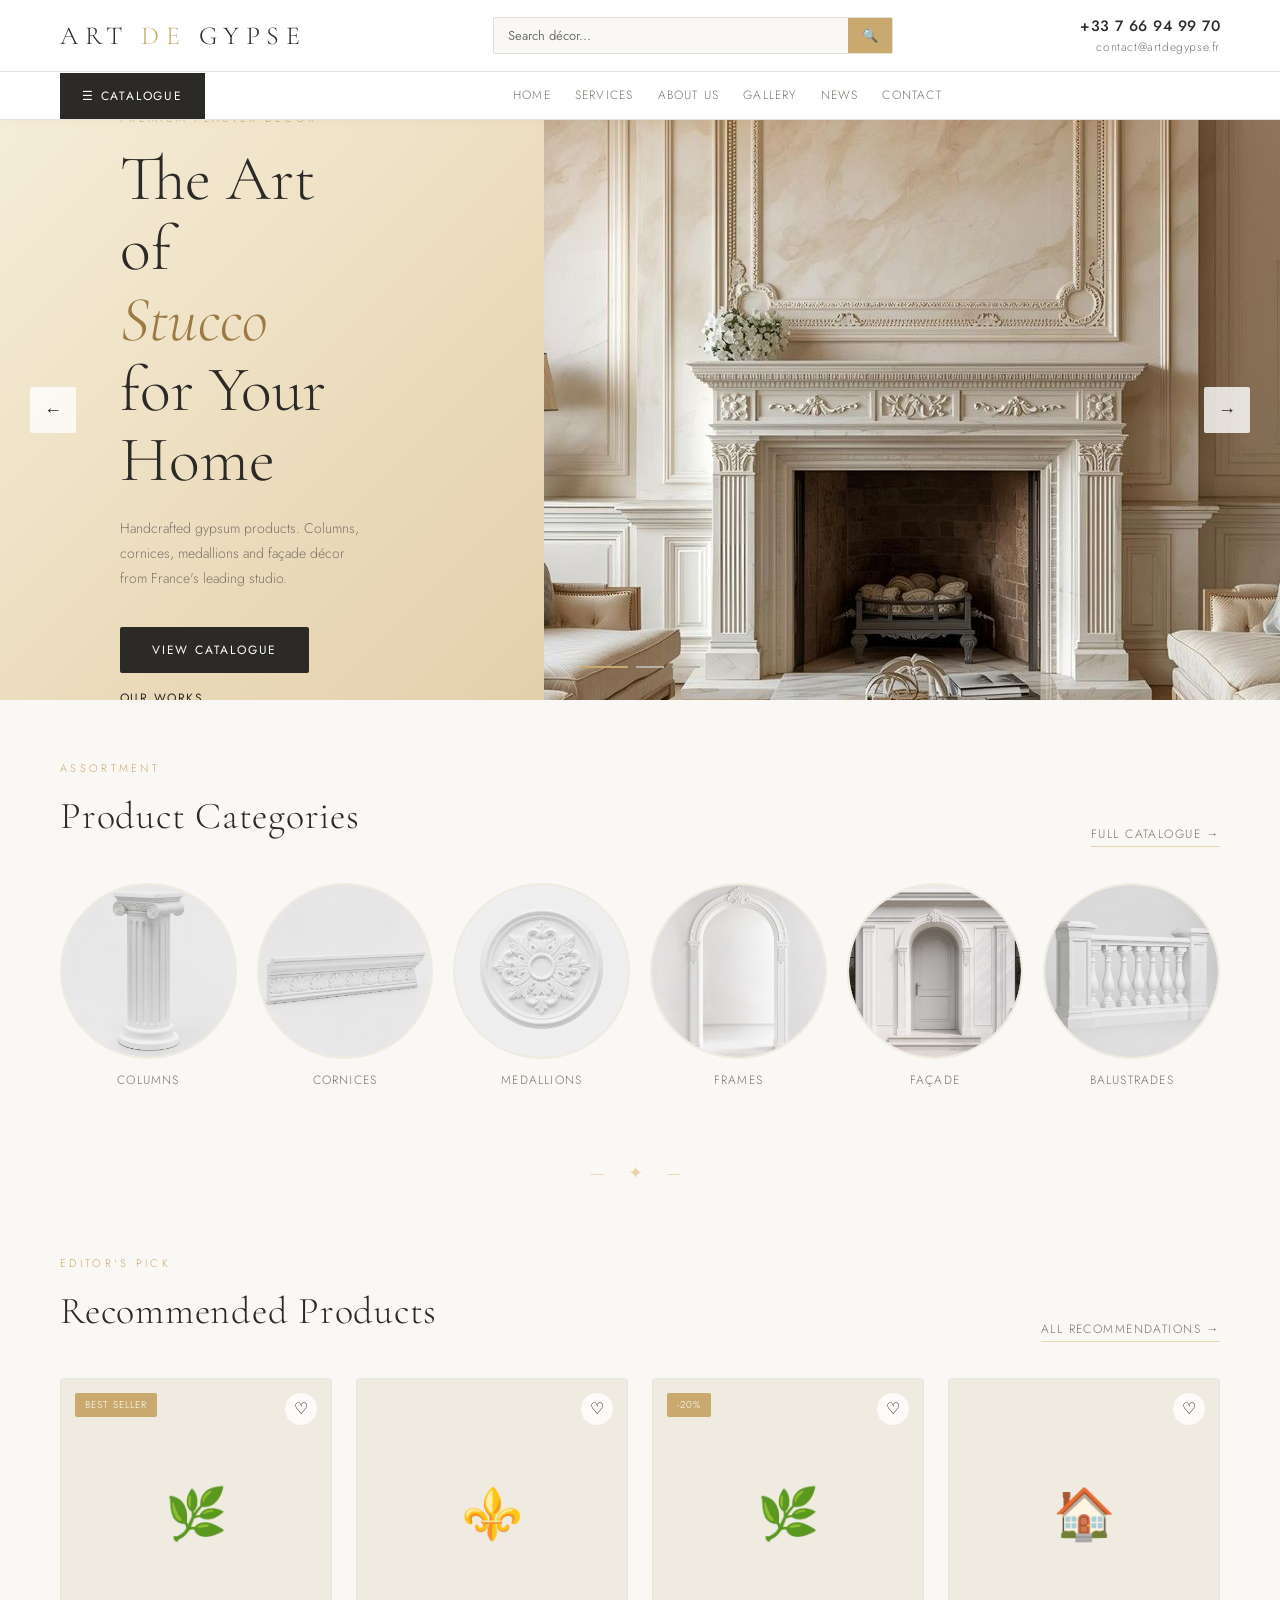
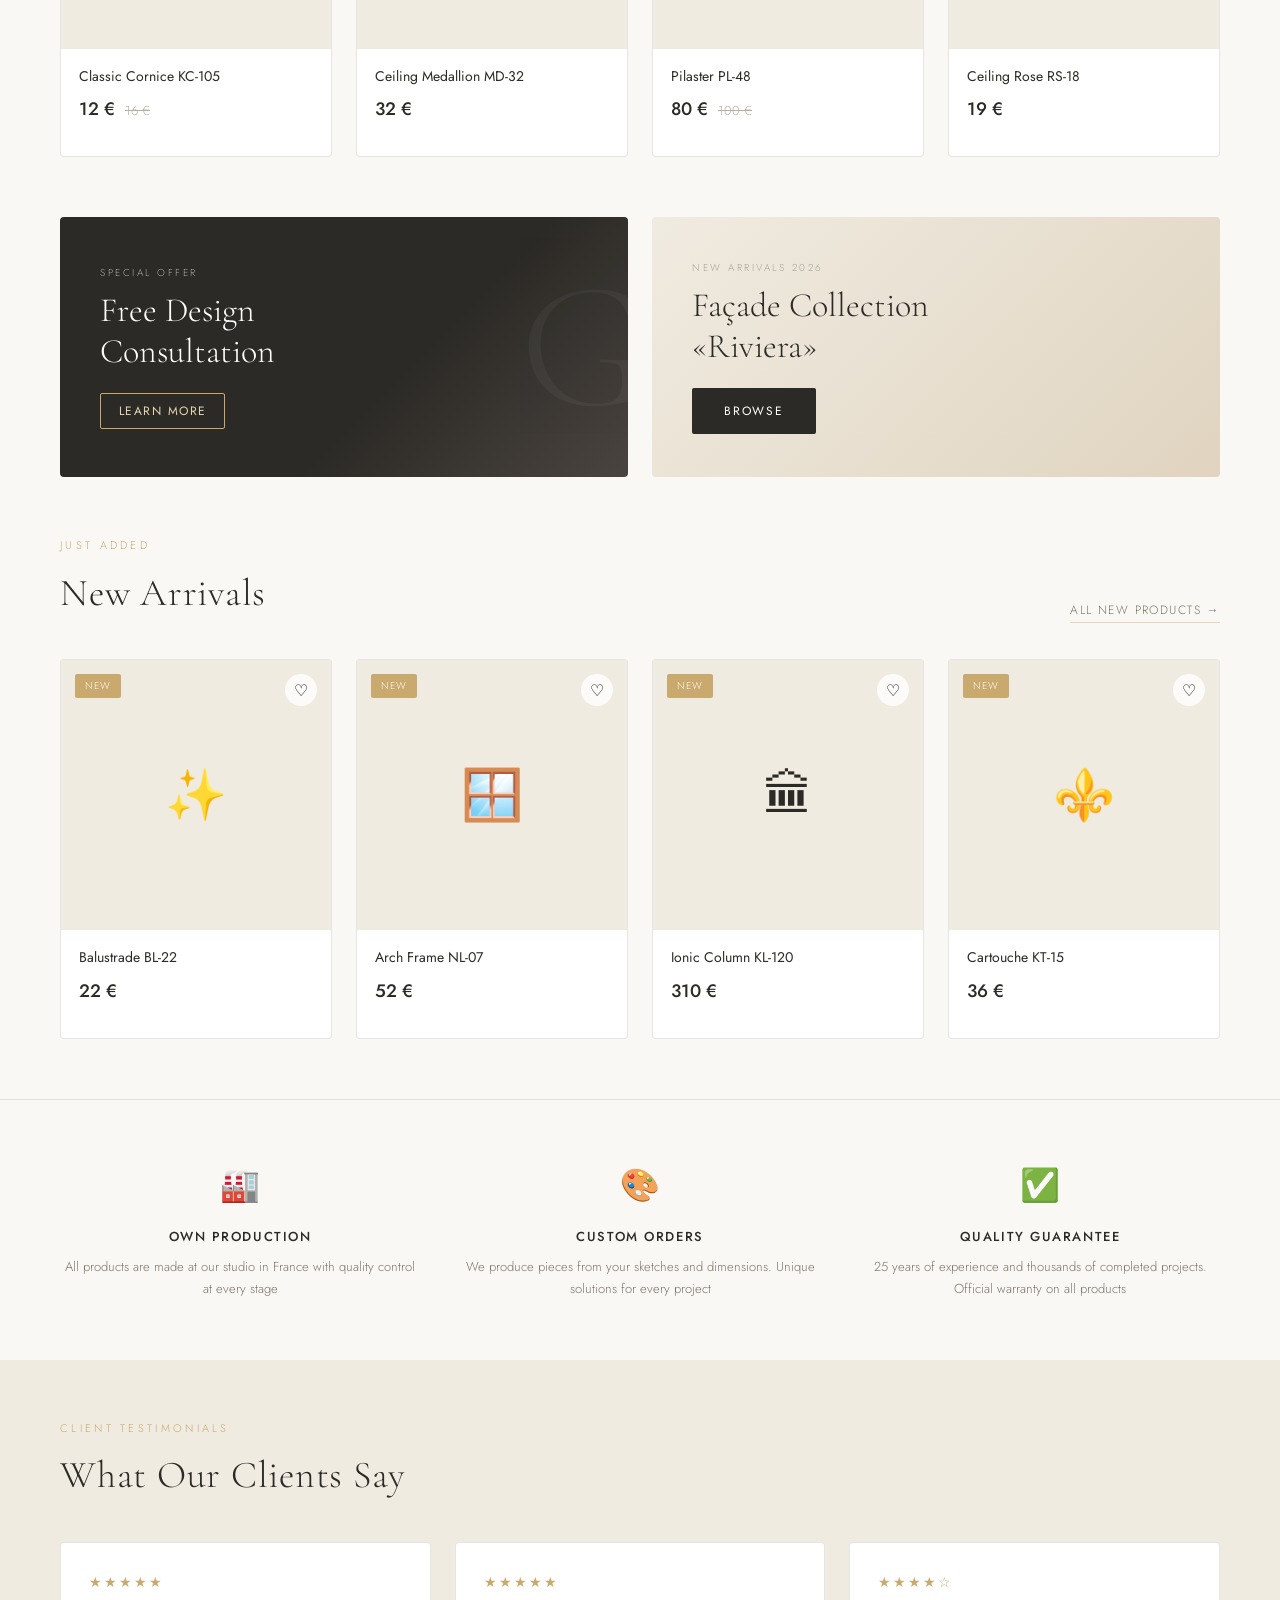
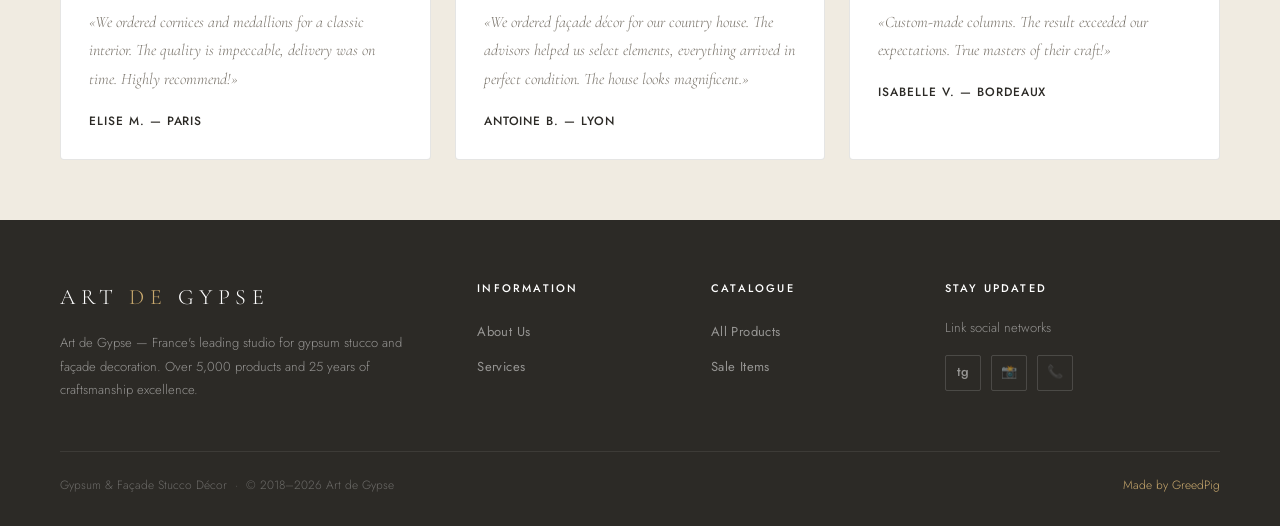
==== index.html @ b49b8cb3 "Edits 2 15.	 Прибрав акцію з банеру 16.	 Зміна локації на гугл карті 17.	Зміна посиланнь на соц мере" ====
<!DOCTYPE html>
<html lang="en">
<head>
<meta charset="UTF-8">
<meta name="viewport" content="width=device-width, initial-scale=1.0, maximum-scale=1.0">
<title>Art de Gypse — Premium Plaster Décor</title>
<link rel="preconnect" href="https://fonts.googleapis.com">
<link href="https://fonts.googleapis.com/css2?family=Cormorant+Garamond:ital,wght@0,300;0,400;0,600;1,300;1,400&family=Jost:wght@300;400;500;600&display=swap" rel="stylesheet">
<style>
*,*::before,*::after{box-sizing:border-box;margin:0;padding:0}
:root{
  --cream:#FAF8F4;--warm:#FFFFFF;--sand:#F0EBE1;
  --gold:#C9A96E;--gold-l:#E8D5B0;--gold-d:#9B7A44;
  --char:#2C2A26;--stone:#7A746B;--stone-l:#B5AFA6;
  --border:rgba(44,42,38,0.12);--red:#C0392B;--green:#27AE60;
  --sh:0 2px 24px rgba(180,150,100,.10);--sh-h:0 8px 40px rgba(180,150,100,.18);
}
html{scroll-behavior:smooth}
body{font-family:'Jost',sans-serif;background:var(--cream);color:var(--char);font-weight:300;line-height:1.6;cursor:default;overflow-x:hidden}

.hidden{display:none!important}
.page{display:none}
.page.active{display:block}
a{text-decoration:none;color:inherit}
input,textarea,select{font-family:'Jost',sans-serif}
button{font-family:'Jost',sans-serif;cursor:pointer}

/* ─ ANNOUNCEMENT ─ */
#announce{background:var(--char);color:var(--gold-l);text-align:center;padding:8px 20px;font-size:11px;letter-spacing:.15em;text-transform:uppercase}

/* ─ HEADER ─ */
.hdr{background:var(--warm);border-bottom:1px solid var(--border);position:sticky;top:0;z-index:200;box-shadow:0 1px 12px rgba(180,150,100,.06)}
.hdr-top{display:flex;align-items:center;justify-content:space-between;padding:14px 60px;border-bottom:1px solid var(--border);gap:16px}
.logo{font-family:'Cormorant Garamond',serif;font-size:26px;font-weight:300;letter-spacing:.25em;text-transform:uppercase;cursor:pointer;white-space:nowrap;flex-shrink:0}
.logo span{color:var(--gold)}
.srch{display:flex;border:1px solid var(--border);border-radius:2px;overflow:hidden;background:var(--cream);flex:1;max-width:400px}
.srch input{border:none;background:transparent;padding:8px 14px;font-size:13px;width:100%;outline:none;color:var(--char)}
.srch button{border:none;background:var(--gold);color:#fff;padding:8px 14px;font-size:13px;transition:background .2s;white-space:nowrap}
.srch button:hover{background:var(--gold-d)}
.hdr-c{text-align:right;flex-shrink:0}
.hdr-c .ph{display:block;font-size:15px;font-weight:500;letter-spacing:.03em}
.hdr-c .em{display:block;font-size:12px;color:var(--stone);letter-spacing:.05em}
.btn-call{background:transparent;border:1px solid var(--gold);color:var(--gold-d);padding:8px 18px;font-size:12px;letter-spacing:.12em;text-transform:uppercase;border-radius:2px;transition:all .25s;display:inline-block;white-space:nowrap;flex-shrink:0}
.btn-call:hover{background:var(--gold);color:#fff}
.nav{display:flex;align-items:center;padding:0 60px}
.nav-cat{background:var(--char);color:#fff;padding:14px 22px;font-size:12px;letter-spacing:.15em;text-transform:uppercase;border:none;font-weight:400;transition:background .2s;margin-right:30px;white-space:nowrap}
.nav-cat:hover{background:var(--gold-d)}
.nav-ul{display:flex;list-style:none;flex:1;gap:0;justify-content: center;}
.nav-ul a{display:block;padding:14px 12px;font-size:12px;letter-spacing:.1em;text-transform:uppercase;color:var(--stone);transition:color .2s;position:relative;white-space:nowrap}
.nav-ul a::after{content:'';position:absolute;bottom:0;left:50%;right:50%;height:2px;background:var(--gold);transition:left .25s,right .25s}
.nav-ul a:hover{color:var(--char)}
.nav-ul a:hover::after{left:12px;right:12px}
.nav-ul a.cur{color:var(--char)}
.nav-ul a.cur::after{left:12px;right:12px}
.cart-btn{margin-left:auto;background:none;border:none;font-size:20px;color:var(--char);padding:10px;position:relative;transition:color .2s;flex-shrink:0}
.cart-btn:hover{color:var(--gold)}
.cart-badge{position:absolute;top:4px;right:4px;background:var(--gold);color:#fff;font-size:9px;width:17px;height:17px;border-radius:50%;display:flex;align-items:center;justify-content:center;font-weight:600}

/* ─ BUTTONS ─ */
.btn-p{background:var(--char);color:#fff;border:none;padding:14px 32px;font-size:12px;letter-spacing:.15em;text-transform:uppercase;border-radius:2px;transition:all .25s;display:inline-block;cursor:pointer}
.btn-p:hover{background:var(--gold-d)}
.btn-o{color:var(--char);font-size:12px;letter-spacing:.12em;text-transform:uppercase;border-bottom:1px solid var(--gold-l);padding-bottom:2px;transition:color .2s;background:none;border-top:none;border-left:none;border-right:none;cursor:pointer}
.btn-o:hover{color:var(--gold-d)}
.btn-g{background:var(--green);color:#fff;border:none;padding:10px 22px;font-size:12px;letter-spacing:.1em;text-transform:uppercase;border-radius:2px;transition:background .2s;cursor:pointer}
.btn-g:hover{background:#219a52}

/* ─ SECTIONS ─ */
.sec{padding:60px}
.sec-hdr{display:flex;align-items:flex-end;justify-content:space-between;margin-bottom:36px}
.sec-lbl{font-size:11px;letter-spacing:.3em;text-transform:uppercase;color:var(--gold);display:block;margin-bottom:8px}
.sec-ttl{font-family:'Cormorant Garamond',serif;font-size:38px;font-weight:300;letter-spacing:.02em}
.sec-lnk{font-size:12px;letter-spacing:.12em;text-transform:uppercase;color:var(--stone);border-bottom:1px solid var(--gold-l);padding-bottom:2px;transition:color .2s}
.sec-lnk:hover{color:var(--gold-d)}
.div-orn{text-align:center;padding:8px 0;color:var(--gold-l);letter-spacing:.5em;font-size:18px}

/* ─ HERO ─ */
.hero{position:relative;height:580px;overflow:hidden;background:var(--sand)}
.hero-slides{display:flex;width:100%;height:100%;transition:transform .7s cubic-bezier(.77,0,.18,1)}
.hero-slide{min-width:100%;height:100%;display:flex;align-items:center;position:relative;overflow:hidden}
.hs1{background:linear-gradient(135deg,#F5EDD8,#EAD9B8 40%,#D4BF98)}
.hs2{background:linear-gradient(135deg,#E8E0D0,#D8CCBA 40%,#C4B49A)}
.hs3{background:linear-gradient(135deg,#F0E8D5,#E0D0B8 40%,#CCBAA0)}
.hero_slide-image {margin-left: 50px}
.hero-orn{position:absolute;right:-40px;top:50%;transform:translateY(-50%);width:480px;height:480px;opacity:.12}
.hero-cnt{padding:0 120px;position:relative;z-index:2;max-width:600px}
.hero-lbl{font-size:11px;letter-spacing:.3em;text-transform:uppercase;color:var(--gold);margin-bottom:16px;display:block}
.hero-ttl{font-family:'Cormorant Garamond',serif;font-size:64px;font-weight:300;line-height:1.1;margin-bottom:20px}
.hero-ttl em{font-style:italic;color:var(--gold-d)}
.hero-dsc{font-size:14px;color:var(--stone);margin-bottom:36px;line-height:1.8;max-width:380px}
.hero-btns{display:flex;gap:16px;align-items:center;flex-wrap:wrap}
.hero-nav{position:absolute;bottom:32px;left:50%;transform:translateX(-50%);display:flex;gap:8px;z-index:10}
.hero-dot{width:28px;height:2px;background:var(--stone-l);border:none;cursor:pointer;transition:all .3s}
.hero-dot.active{background:var(--gold);width:48px}
.hero-arr{position:absolute;top:50%;transform:translateY(-50%);background:rgba(255,255,255,.8);width:46px;height:46px;display:flex;align-items:center;justify-content:center;font-size:18px;color:var(--char);transition:all .2s;z-index:10;border-radius:2px;border:none}
.hero-arr:hover{background:#fff;color:var(--gold)}
.ha-l{left:30px}.ha-r{right:30px}

/* ─ CATS ─ */
.cats-grid{display:grid;grid-template-columns:repeat(6,1fr);gap:20px}
.cat-card{text-align:center;cursor:pointer}
.cat-img{width:100%;aspect-ratio:1;background:var(--sand);border-radius:50%;overflow:hidden;margin-bottom:12px;transition:box-shadow .3s,transform .3s;border:2px solid transparent;display:flex;align-items:center;justify-content:center;color:var(--gold);position:relative}
.cat-img img{position:absolute;inset:0;width:100%;height:100%;object-fit:cover;border-radius:50%}
.cat-card:hover .cat-img{border-color:var(--gold-l);transform:translateY(-4px);box-shadow:var(--sh-h)}
.cat-nm{font-size:12px;letter-spacing:.1em;text-transform:uppercase;color:var(--stone);transition:color .2s}
.cat-card:hover .cat-nm{color:var(--char)}

/* ─ PRODUCTS ─ */
.prod-grid{display:grid;grid-template-columns:repeat(4,1fr);gap:24px}
.prod-card{background:var(--warm);border:1px solid var(--border);border-radius:4px;overflow:hidden;transition:box-shadow .3s,transform .3s;position:relative}
.prod-card:hover{box-shadow:var(--sh-h);transform:translateY(-4px)}
.prod-badge{position:absolute;top:14px;left:14px;background:var(--gold);color:#fff;font-size:10px;letter-spacing:.1em;text-transform:uppercase;padding:4px 10px;border-radius:2px;z-index:2}
.prod-img{aspect-ratio:1;background:var(--sand);display:flex;align-items:center;justify-content:center;font-size:50px;position:relative;overflow:hidden;cursor:pointer}
.prod-img-overlay{position:absolute;inset:0;background:rgba(0,0,0,.35);display:none;align-items:center;justify-content:center;gap:8px;flex-direction:column}
.prod-img:hover .prod-img-overlay{display:flex}
.prod-img-overlay button{background:rgba(255,255,255,.9);border:none;color:var(--char);padding:6px 14px;font-size:11px;letter-spacing:.1em;text-transform:uppercase;border-radius:2px;cursor:pointer;transition:background .2s}
.prod-img-overlay button:hover{background:#fff}
.prod-body{padding:16px 18px 18px}
.prod-nm{font-size:14px;color:var(--char);margin-bottom:8px;font-weight:400}
.prod-prc{display:flex;align-items:baseline;gap:10px;margin-bottom:14px}
.prc-now{font-size:18px;font-weight:500}
.prc-old{font-size:13px;color:var(--stone-l);text-decoration:line-through}
.btn-add{width:100%;background:transparent;border:1px solid var(--char);color:var(--char);padding:10px;font-size:11px;letter-spacing:.15em;text-transform:uppercase;border-radius:2px;transition:all .25s;cursor:pointer}
.btn-add:hover{background:var(--char);color:#fff}
.btn-add.added{background:var(--green);border-color:var(--green);color:#fff}

/* ─ CART SIDEBAR ─ */
#cart-overlay{position:fixed;inset:0;background:rgba(0,0,0,.4);z-index:500;opacity:0;pointer-events:none;transition:opacity .3s}
#cart-overlay.open{opacity:1;pointer-events:all}
#cart-panel{position:fixed;right:-440px;top:0;height:100%;width:440px;background:var(--warm);z-index:501;transition:right .35s cubic-bezier(.77,0,.18,1);display:flex;flex-direction:column;box-shadow:-8px 0 40px rgba(0,0,0,.1)}
#cart-panel.open{right:0}
.cart-hdr{padding:24px 28px;border-bottom:1px solid var(--border);display:flex;justify-content:space-between;align-items:center}
.cart-hdr h2{font-family:'Cormorant Garamond',serif;font-size:26px;font-weight:300}
.cart-close{background:none;border:none;font-size:22px;color:var(--stone);transition:color .2s;cursor:pointer}
.cart-close:hover{color:var(--char)}
.cart-items{flex:1;overflow-y:auto;padding:20px 28px}
.cart-empty{text-align:center;padding:60px 20px;color:var(--stone);font-size:14px}
.cart-item{display:flex;gap:14px;padding:16px 0;border-bottom:1px solid var(--border)}
.ci-img{width:72px;height:72px;background:var(--sand);border-radius:4px;flex-shrink:0;display:flex;align-items:center;justify-content:center;font-size:28px}
.ci-info{flex:1}
.ci-nm{font-size:14px;color:var(--char);margin-bottom:4px}
.ci-prc{font-size:13px;color:var(--stone);margin-bottom:8px}
.ci-qty{display:flex;align-items:center;gap:8px}
.ci-qty button{width:26px;height:26px;border:1px solid var(--border);background:var(--cream);font-size:14px;border-radius:2px;transition:background .2s;cursor:pointer}
.ci-qty button:hover{background:var(--sand)}
.ci-qty span{min-width:24px;text-align:center;font-size:14px}
.ci-del{background:none;border:none;color:var(--stone-l);font-size:16px;align-self:flex-start;transition:color .2s;cursor:pointer}
.ci-del:hover{color:var(--red)}
.cart-foot{padding:20px 28px;border-top:1px solid var(--border)}
.cart-total{display:flex;justify-content:space-between;font-size:16px;margin-bottom:16px}
.cart-total span:last-child{font-weight:500;font-size:20px}
.cart-foot .btn-p{width:100%;text-align:center;display:block;padding:14px}
.cart-coupon{display:flex;gap:8px;margin-bottom:16px}
.cart-coupon input{flex:1;border:1px solid var(--border);background:var(--cream);padding:9px 12px;font-size:13px;outline:none;border-radius:2px}
.cart-coupon button{border:1px solid var(--gold);background:transparent;color:var(--gold-d);padding:9px 14px;font-size:12px;letter-spacing:.1em;text-transform:uppercase;border-radius:2px;transition:all .2s;cursor:pointer}
.cart-coupon button:hover{background:var(--gold);color:#fff}

/* ─ MODAL ─ */
.modal-overlay{position:fixed;inset:0;background:rgba(0,0,0,.5);z-index:600;display:flex;align-items:center;justify-content:center;opacity:0;pointer-events:none;transition:opacity .3s;padding:16px}
.modal-overlay.open{opacity:1;pointer-events:all}
.modal{background:var(--warm);border-radius:4px;width:min(560px,100%);max-height:90vh;overflow-y:auto;padding:40px;position:relative;transform:translateY(20px);transition:transform .3s}
.modal-overlay.open .modal{transform:translateY(0)}
.modal-close{position:absolute;top:18px;right:18px;background:none;border:none;font-size:20px;color:var(--stone);transition:color .2s;cursor:pointer}
.modal-close:hover{color:var(--char)}
.modal h2{font-family:'Cormorant Garamond',serif;font-size:30px;font-weight:300;margin-bottom:24px}
.form-row{margin-bottom:16px}
.form-row label{display:block;font-size:12px;letter-spacing:.1em;text-transform:uppercase;color:var(--stone);margin-bottom:6px}
.form-row input,.form-row textarea,.form-row select{width:100%;border:1px solid var(--border);background:var(--cream);padding:10px 14px;font-size:14px;color:var(--char);outline:none;border-radius:2px;transition:border-color .2s}
.form-row input:focus,.form-row textarea:focus,.form-row select:focus{border-color:var(--gold)}
.form-row textarea{height:100px;resize:vertical}
.form-2{display:grid;grid-template-columns:1fr 1fr;gap:16px}
.msg-channels{display:flex;gap:10px;margin-bottom:20px;flex-wrap:wrap}
.ch-btn{padding:8px 16px;border:1px solid var(--border);background:transparent;font-size:12px;letter-spacing:.08em;text-transform:uppercase;border-radius:20px;transition:all .2s;color:var(--stone);cursor:pointer}
.ch-btn.active{border-color:var(--gold);background:var(--gold);color:#fff}
.msg-status{margin-top:14px;padding:12px;border-radius:2px;font-size:13px;text-align:center}
.msg-ok{background:#e8f5e9;color:#2e7d32}
.msg-err{background:#fce4e4;color:#c62828}

/* ─ PAYMENT ─ */
.pay-methods{display:grid;grid-template-columns:repeat(3,1fr);gap:12px;margin-bottom:24px}
.pay-m{border:2px solid var(--border);border-radius:4px;padding:16px;text-align:center;cursor:pointer;transition:all .2s}
.pay-m:hover,.pay-m.active{border-color:var(--gold)}
.pay-m .icon{font-size:24px;margin-bottom:6px}
.pay-m .nm{font-size:12px;letter-spacing:.1em;text-transform:uppercase;color:var(--stone)}
.pay-m.active .nm{color:var(--gold-d)}
.card-fields{display:none}
.card-fields.show{display:block}
.card-row{display:grid;grid-template-columns:2fr 1fr 1fr;gap:12px}
.pay-secure{display:flex;align-items:center;gap:8px;font-size:11px;color:var(--stone-l);letter-spacing:.08em;margin-top:12px}

/* ─ PRODUCT DETAIL ─ */
.pdp-grid{display:grid;grid-template-columns:1fr 1fr;gap:60px;padding:60px}
.pdp-main-img{aspect-ratio:1;background:var(--sand);border-radius:4px;overflow:hidden;display:flex;align-items:center;justify-content:center;font-size:80px;margin-bottom:12px}
.pdp-thumbs{display:flex;gap:8px}
.pdp-thumb{width:70px;height:70px;background:var(--sand);border-radius:4px;border:2px solid transparent;cursor:pointer;display:flex;align-items:center;justify-content:center;font-size:24px;transition:border-color .2s}
.pdp-thumb.active{border-color:var(--gold)}
.pdp-info .price-big{font-size:36px;font-weight:500;margin:12px 0}
.pdp-info .old-p{font-size:16px;color:var(--stone-l);text-decoration:line-through;margin-left:12px}
.pdp-info .desc{font-size:14px;color:var(--stone);line-height:1.9;margin:20px 0}
.pdp-specs table{width:100%;border-collapse:collapse;margin:20px 0}
.pdp-specs td{padding:8px 0;font-size:13px;border-bottom:1px solid var(--border)}
.pdp-specs td:first-child{color:var(--stone);width:40%}
.qty-row{display:flex;align-items:center;gap:16px;margin:20px 0}
.qty-ctrl{display:flex;align-items:center;border:1px solid var(--border);border-radius:2px;overflow:hidden}
.qty-ctrl button{width:36px;height:40px;border:none;background:var(--cream);font-size:18px;transition:background .2s;cursor:pointer}
.qty-ctrl button:hover{background:var(--sand)}
.qty-ctrl span{width:48px;text-align:center;font-size:16px}

/* ─ FILTERS ─ */
.filter-bar{display:flex;gap:10px;margin-bottom:28px;flex-wrap:wrap;align-items:center}
.filter-tag{padding:7px 16px;border:1px solid var(--border);border-radius:20px;font-size:12px;letter-spacing:.08em;text-transform:uppercase;color:var(--stone);cursor:pointer;transition:all .2s;background:transparent}
.filter-tag.active{border-color:var(--gold);background:var(--gold);color:#fff}
.sort-sel{margin-left:auto;border:1px solid var(--border);background:var(--cream);padding:8px 14px;font-size:12px;color:var(--char);outline:none;border-radius:2px;letter-spacing:.06em}

/* ─ TOAST ─ */
#toast-wrap{position:fixed;bottom:30px;right:30px;z-index:800;display:flex;flex-direction:column;gap:10px}
.toast{background:var(--char);color:#fff;padding:14px 20px;border-radius:4px;font-size:13px;letter-spacing:.06em;box-shadow:0 4px 20px rgba(0,0,0,.25);animation:slideUp .3s ease both;max-width:320px}
.toast.success{border-left:3px solid var(--green)}
.toast.error{border-left:3px solid var(--red)}
.toast.info{border-left:3px solid var(--gold)}
@keyframes slideUp{from{opacity:0;transform:translateY(16px)}to{opacity:1;transform:translateY(0)}}

/* ─ NEWS ─ */
.news-grid{display:grid;grid-template-columns:repeat(3,1fr);gap:28px}
.news-card{background:var(--warm);border:1px solid var(--border);border-radius:4px;overflow:hidden;transition:box-shadow .3s,transform .3s;cursor:pointer}
.news-card:hover{box-shadow:var(--sh-h);transform:translateY(-4px)}
.news-img{height:200px;background:var(--sand);display:flex;align-items:center;justify-content:center;font-size:50px}
.news-body{padding:20px}
.news-dt{font-size:11px;letter-spacing:.15em;text-transform:uppercase;color:var(--gold);margin-bottom:8px}
.news-ttl{font-family:'Cormorant Garamond',serif;font-size:20px;font-weight:400;margin-bottom:8px;line-height:1.4}
.news-ex{font-size:13px;color:var(--stone);line-height:1.7}

/* ─ BREADCRUMB ─ */
.breadcrumb{padding:16px 60px;font-size:12px;color:var(--stone);letter-spacing:.06em;border-bottom:1px solid var(--border);background:var(--warm)}
.breadcrumb a{color:var(--stone);transition:color .2s}
.breadcrumb a:hover{color:var(--gold-d)}
.breadcrumb span{color:var(--stone-l)}

/* ─ GALLERY ─ */
.gallery-grid{display:grid;grid-template-columns:repeat(3,1fr);gap:4px}
.gal-item{aspect-ratio:1;overflow:hidden;position:relative;cursor:pointer;background:var(--sand);display:flex;align-items:center;justify-content:center;font-size:50px}
.gal-item-big{grid-column:span 2;aspect-ratio:auto;height:400px}

/* ─ PROMO ─ */
.promo-grid{display:grid;grid-template-columns:1fr 1fr;gap:24px}
.promo-card{border-radius:4px;overflow:hidden;position:relative;height:260px;display:flex;align-items:center;padding:40px}
.pc1{background:linear-gradient(135deg,#2C2A26 60%,#4A4440);color:#fff}
.pc2{background:linear-gradient(135deg,#F0EBE1,#E0D4C0);color:var(--char)}
.promo-deco{position:absolute;right:-20px;top:50%;transform:translateY(-50%);font-size:180px;opacity:.04;font-family:'Cormorant Garamond',serif}
.promo-ttl{font-family:'Cormorant Garamond',serif;font-size:34px;font-weight:300;line-height:1.2;margin-bottom:20px}
.pc1 .promo-ttl{color:#fff}
.promo-lbl{font-size:10px;letter-spacing:.25em;text-transform:uppercase;opacity:.6;margin-bottom:10px}

/* ─ REVIEWS ─ */
.rev-grid{display:grid;grid-template-columns:repeat(3,1fr);gap:24px}
.rev-card{background:var(--warm);border-radius:4px;padding:28px;border:1px solid var(--border)}
.rev-stars{color:var(--gold);font-size:14px;letter-spacing:2px;margin-bottom:14px}
.rev-txt{font-size:16px;color:var(--stone);line-height:1.8;margin-bottom:18px;font-style:italic;font-family:'Cormorant Garamond',serif}
.rev-auth{font-size:12px;color:var(--char);font-weight:500;letter-spacing:.08em;text-transform:uppercase}

/* ─ BENEFITS ─ */
.ben-grid{display:grid;grid-template-columns:repeat(3,1fr);gap:40px;text-align:center}
.ben-icon{font-size:32px;margin-bottom:16px;display:block}
.ben-title{font-size:13px;letter-spacing:.12em;text-transform:uppercase;color:var(--char);margin-bottom:8px;font-weight:500}
.ben-txt{font-size:13px;color:var(--stone);line-height:1.7}

/* ─ CHECKOUT STEPS ─ */
.steps{display:flex;gap:0;margin-bottom:32px}
.step{flex:1;text-align:center;padding:14px;border-bottom:2px solid var(--border);font-size:12px;letter-spacing:.1em;text-transform:uppercase;color:var(--stone-l);cursor:pointer}
.step.active{border-color:var(--gold);color:var(--gold-d)}
.step.done{border-color:var(--green);color:var(--green)}
.step-content{display:none}
.step-content.active{display:block}

/* ─ WISHLIST ─ */
.wish-btn{position:absolute;top:14px;right:14px;background:rgba(255,255,255,.8);border:none;font-size:16px;width:32px;height:32px;border-radius:50%;display:flex;align-items:center;justify-content:center;cursor:pointer;transition:all .2s;z-index:3}
.wish-btn:hover{background:#fff}
.wish-btn.active{color:var(--red)}

/* ─ CONTACT ─ */
.contact-grid{display:grid;grid-template-columns:1fr 1fr;gap:0}
.contact-left{padding:60px;background:var(--char);color:#fff}
.contact-right{padding:60px;background:var(--warm)}
.contact-left h2{font-family:'Cormorant Garamond',serif;font-size:38px;font-weight:300;color:#fff;margin-bottom:24px}
.cinfo-row{display:flex;gap:16px;align-items:flex-start;margin-bottom:22px;color:rgba(255,255,255,.75);font-size:14px}
.cinfo-icon{font-size:20px;flex-shrink:0;margin-top:2px}
.map-frame{width:100%;height:300px;border:none;border-radius:4px;margin-top:24px;filter:grayscale(.3)}
.social-links{display:flex;gap:12px;margin-top:28px}
.sl-btn{width:42px;height:42px;border:1px solid rgba(255,255,255,.2);display:flex;align-items:center;justify-content:center;border-radius:2px;font-size:15px;color:rgba(255,255,255,.6);transition:all .2s;text-decoration:none}
.sl-btn:hover{border-color:var(--gold);color:var(--gold)}

/* ─ ABOUT ─ */
.about-hero{background:var(--sand);padding:80px 60px;display:grid;grid-template-columns:1fr 1fr;gap:60px;align-items:center}
.about-stats{display:grid;grid-template-columns:repeat(3,1fr);gap:0;border-top:1px solid var(--border);border-left:1px solid var(--border)}
.stat-box{padding:32px;border-right:1px solid var(--border);border-bottom:1px solid var(--border);text-align:center;background:var(--warm)}
.stat-num{font-family:'Cormorant Garamond',serif;font-size:52px;font-weight:300;color:var(--gold-d)}
.stat-lbl{font-size:11px;letter-spacing:.2em;text-transform:uppercase;color:var(--stone)}
.team-grid{display:grid;grid-template-columns:repeat(4,1fr);gap:28px}
.team-card{text-align:center}
.team-av{width:100%;aspect-ratio:1;background:var(--sand);border-radius:4px;margin-bottom:14px;display:flex;align-items:center;justify-content:center;font-size:60px}
.team-nm{font-size:15px;font-weight:400;margin-bottom:4px}
.team-role{font-size:12px;color:var(--stone);letter-spacing:.1em;text-transform:uppercase}

/* ─ SEARCH ─ */
.search-results-grid{display:grid;grid-template-columns:repeat(4,1fr);gap:24px}

/* ─ FOOTER ─ */
.footer{background:var(--char);color:rgba(255,255,255,.7);padding:60px 60px 30px}
.footer-grid{display:grid;grid-template-columns:2fr 1fr 1fr 1.5fr;gap:50px;margin-bottom:50px}
.f-logo{font-family:'Cormorant Garamond',serif;font-size:22px;font-weight:300;letter-spacing:.25em;color:#fff;text-transform:uppercase;margin-bottom:16px}
.f-logo span{color:var(--gold)}
.f-about{font-size:13px;line-height:1.8;color:rgba(255,255,255,.5)}
.f-col-title{font-size:11px;letter-spacing:.2em;text-transform:uppercase;color:#fff;margin-bottom:20px;font-weight:500}
.f-links{list-style:none;display:flex;flex-direction:column;gap:10px}
.f-links a,.f-links button{font-size:13px;color:rgba(255,255,255,.5);text-decoration:none;transition:color .2s;background:none;border:none;text-align:left;letter-spacing:.03em;cursor:pointer;padding:0}
.f-links a:hover,.f-links button:hover{color:var(--gold)}
.f-sub-txt{font-size:13px;color:rgba(255,255,255,.5);margin-bottom:16px;line-height:1.6}
.f-form{display:flex;margin-bottom:24px}
.f-input{flex:1;background:rgba(255,255,255,.08);border:1px solid rgba(255,255,255,.15);border-right:none;color:#fff;padding:10px 14px;font-size:13px;outline:none}
.f-input::placeholder{color:rgba(255,255,255,.3)}
.f-submit{background:var(--gold);border:none;color:#fff;padding:10px 16px;font-size:14px;transition:background .2s;cursor:pointer}
.f-submit:hover{background:var(--gold-d)}
.f-socials{display:flex;gap:10px}
.f-soc{width:36px;height:36px;border:1px solid rgba(255,255,255,.15);display:flex;align-items:center;justify-content:center;font-size:13px;font-weight:500;color:rgba(255,255,255,.5);text-decoration:none;border-radius:2px;transition:all .2s}
/* .f-soc img{position:absolute;inset:0;width:100%;height:100%;object-fit:cover;} */
.f-soc:hover{border-color:var(--gold);color:var(--gold)}
.f-bot{border-top:1px solid rgba(255,255,255,.08);padding-top:24px;display:flex;justify-content:space-between;align-items:center;font-size:12px;color:rgba(255,255,255,.3);flex-wrap:wrap;gap:8px}
.f-bot a{color:var(--gold)}

/* ══ MOBILE NAV ══ */
.mob-nav-btn{display:none;background:none;border:none;font-size:22px;color:var(--char);padding:8px;cursor:pointer}
.mob-search-btn{display:none;background:none;border:none;font-size:18px;color:var(--char);padding:8px;cursor:pointer}
#mob-search-bar{display:none;padding:10px 16px;border-top:1px solid var(--border);background:var(--warm)}
#mob-search-bar.open{display:flex;gap:0}
#mob-search-bar input{flex:1;border:1px solid var(--border);background:var(--cream);padding:9px 13px;font-size:14px;outline:none;border-radius:2px 0 0 2px;font-family:'Jost',sans-serif}
#mob-search-bar button{border:none;background:var(--gold);color:#fff;padding:9px 14px;font-size:14px;border-radius:0 2px 2px 0;cursor:pointer}

/* ══ TABLET (900–1199px) ══ */
@media(max-width:1199px){
  .hdr-top{padding:12px 28px}
  .nav{padding:0 28px; display: flex;}
  .nav-cat{padding:12px 14px;font-size:11px;margin-right:16px}
  .nav-ul a{padding:12px 8px;font-size:11px; justify-content: center;}
  .sec{padding:48px 28px}
  .hero-cnt{padding:0 60px}
  .hero-ttl{font-size:52px}
  .prod-grid,.search-results-grid{grid-template-columns:repeat(3,1fr)}
  .footer{padding:50px 28px 24px}
  .footer-grid{grid-template-columns:1.5fr 1fr 1fr;gap:32px}
  .footer-grid>div:last-child{grid-column:1/-1}
  .pdp-grid{padding:40px 28px;gap:36px}
  .about-hero{padding:60px 28px}
  .contact-left,.contact-right{padding:40px 28px}
  .breadcrumb{padding:16px 28px}
}

/* ══ TABLET PORTRAIT (600–899px) ══ */
@media(max-width:899px){
  .hdr-top{padding:12px 16px;flex-wrap:nowrap;gap:8px}
  .srch{display:none}
  .hdr-c{display:none}
  .btn-call{display:none}
  .mob-search-btn{display:flex;align-items:center}
  .nav{padding:0;position:relative}
  .nav-cat{padding:12px 14px;font-size:11px;margin-right:0;border-radius:0}
  .mob-nav-btn{display:flex;align-items:center}
  .nav-ul{display:none;position:absolute;top:100%;left:0;right:0;background:var(--warm);z-index:300;border-bottom:2px solid var(--gold);box-shadow:0 8px 24px rgba(0,0,0,.1);flex-direction:column}
  .nav-ul.open{display:flex}
  .nav-ul li{border-bottom:1px solid var(--border)}
  .nav-ul a{padding:14px 20px;font-size:13px}
  .nav-ul a::after{display:none}
  .hero{height:440px}
  .hero-cnt{padding:0 30px;max-width:100%}
  .hero-ttl{font-size:42px}
  .hero-orn{width:240px;height:240px;opacity:.07}
  .ha-l{left:12px}.ha-r{right:12px}
  .sec{padding:40px 20px}
  .sec-hdr{flex-direction:column;align-items:flex-start;gap:10px}
  .sec-ttl{font-size:30px}
  .cats-grid{grid-template-columns:repeat(3,1fr);gap:14px}
  .prod-grid,.search-results-grid{grid-template-columns:repeat(2,1fr);gap:16px}
  .rev-grid{grid-template-columns:1fr;gap:16px}
  .ben-grid{grid-template-columns:repeat(2,1fr);gap:28px}
  .team-grid{grid-template-columns:repeat(2,1fr);gap:20px}
  .gallery-grid{grid-template-columns:repeat(2,1fr);gap:3px}
  .gal-item-big{grid-column:span 1;height:220px}
  .news-grid{grid-template-columns:1fr 1fr;gap:20px}
  .about-stats{grid-template-columns:repeat(2,1fr)}
  .pdp-grid{grid-template-columns:1fr;padding:24px 20px;gap:28px}
  .contact-grid{grid-template-columns:1fr}
  .contact-left,.contact-right{padding:36px 20px}
  .promo-grid{grid-template-columns:1fr;gap:16px}
  .promo-card{height:200px;padding:28px}
  .promo-ttl{font-size:26px}
  .footer{padding:40px 20px 20px}
  .footer-grid{grid-template-columns:1fr 1fr;gap:28px}
  .footer-grid>div:first-child{grid-column:1/-1}
  #cart-panel{width:100%;right:-100%}
  .breadcrumb{padding:12px 20px}
  .form-2{grid-template-columns:1fr}
  .pay-methods{grid-template-columns:1fr 1fr;gap:10px}
  .about-hero{padding:40px 20px;grid-template-columns:1fr;gap:32px}
  .about-hero>div:last-child{display:none}
  .step{padding:10px 6px;font-size:10px;letter-spacing:.06em}
}

/* ══ MOBILE (≤599px) ══ */
@media(max-width:599px){
  #announce{font-size:10px;padding:6px 10px;letter-spacing:.06em}
  .hdr-top{padding:10px 12px}
  .logo{font-size:20px;letter-spacing:.15em}
  .hero{height:400px}
  .hero-cnt{padding:0 18px}
  .hero-lbl{font-size:10px;letter-spacing:.15em}
  .hero-ttl{font-size:30px}
  .hero-dsc{font-size:13px;margin-bottom:24px}
  .hero-btns{flex-direction:column;align-items:flex-start;gap:10px}
  .hero-arr{width:36px;height:36px;font-size:14px}
  .ha-l{left:6px}.ha-r{right:6px}
  .sec{padding:28px 14px}
  .sec-ttl{font-size:24px}
  .cats-grid{grid-template-columns:repeat(2,1fr);gap:10px}
  .cat-img{font-size:26px}
  .cat-nm{font-size:10px}
  .prod-grid,.search-results-grid{grid-template-columns:1fr 1fr;gap:12px}
  .prod-body{padding:10px 12px 12px}
  .prc-now{font-size:15px}
  .btn-add{font-size:10px;padding:8px}
  .prod-img{font-size:36px}
  .prod-badge{top:8px;left:8px;font-size:9px;padding:3px 7px}
  .wish-btn{top:8px;right:8px;width:26px;height:26px;font-size:13px}
  .news-grid{grid-template-columns:1fr;gap:16px}
  .gallery-grid{grid-template-columns:1fr 1fr;gap:2px}
  .footer-grid{grid-template-columns:1fr;gap:24px}
  .f-logo{font-size:18px}
  .ben-grid{grid-template-columns:1fr;gap:20px;text-align:left}
  .ben-icon{font-size:24px;margin-bottom:8px}
  .pdp-info h1{font-size:26px!important}
  .pdp-info .price-big{font-size:24px}
  .cart-hdr{padding:16px}
  .cart-items{padding:12px 16px}
  .cart-foot{padding:12px 16px}
  .steps{flex-direction:column;gap:4px}
  .step{text-align:left;padding:10px 14px;border-bottom:none;border-left:2px solid var(--border)}
  .step.active{border-left-color:var(--gold)}
  .step.done{border-left-color:var(--green)}
  .breadcrumb{padding:10px 14px;font-size:11px}
  .about-stats{grid-template-columns:1fr 1fr}
  .stat-num{font-size:36px}
  .promo-card{height:auto;min-height:160px;padding:24px}
  .modal{padding:24px 20px}
  .card-row{grid-template-columns:1fr 1fr;gap:10px}
  .card-row>div:last-child{display:none}
  .pay-methods{grid-template-columns:1fr 1fr 1fr;gap:8px}
  .pay-m{padding:10px 6px}
  .pay-m .icon{font-size:18px}
  .pay-m .nm{font-size:10px}
  #toast-wrap{bottom:16px;right:12px;left:12px}
  .toast{max-width:100%}
  .checkout-summary-sticky{position:static!important}
  .team-grid{grid-template-columns:1fr 1fr;gap:16px}
  .sec-hdr{gap:6px;margin-bottom:24px}
  /* Services grid */
  #page-services .services-inner{grid-template-columns:1fr!important}
  /* Delivery grid 
  #page-delivery .delivery-inner{grid-template-columns:1fr!important} */
}
</style>
</head>
<body>

<!-- ANNOUNCEMENT 
<div id="announce">Free shipping across France from €150 · Over 5,000 products in the catalogue</div> -->

<!-- HEADER -->
<header class="hdr">
  <div class="hdr-top">
    <div class="logo" onclick="nav('home')">Art <span>de</span> Gypse</div>
    <div class="srch">
      <input id="srch-input" type="text" placeholder="Search décor..." onkeydown="if(event.key==='Enter')doSearch()">
      <button onclick="doSearch()">🔍</button>
    </div>
    <div class="hdr-c">
      <span class="ph">+33 7 66 94 99 70</span>
      <span class="em">contact@artdegypse.fr</span>
    </div>
    <!--<button class="btn-call" onclick="openModal('modal-call')">Call Back 📞</button>-->
    <button class="mob-search-btn" onclick="document.getElementById('mob-search-bar').classList.toggle('open')">🔍</button>
  </div>
  <div id="mob-search-bar">
    <input type="text" id="mob-srch-input" placeholder="Search..." onkeydown="if(event.key==='Enter')doSearchMob()">
    <button onclick="doSearchMob()">🔍</button>
  </div>
  <nav class="nav">
    <button class="nav-cat" onclick="nav('catalog')">☰ Catalogue</button>
    <ul class="nav-ul" id="nav-ul">
      <li><a href="#" data-page="home" onclick="nav('home');return false">Home</a></li>
      <li><a href="#" data-page="services" onclick="nav('services');return false">Services</a></li>
      <li><a href="#" data-page="about" onclick="nav('about');return false">About Us</a></li>
      <li><a href="#" data-page="gallery" onclick="nav('gallery');return false">Gallery</a></li>
      <!-- <li><a href="#" data-page="delivery" onclick="nav('delivery');return false">Delivery</a></li> -->
      <li><a href="#" data-page="news" onclick="nav('news');return false">News</a></li>
      <li><a href="#" data-page="contact" onclick="nav('contact');return false">Contact</a></li>
    </ul>
    <button class="mob-nav-btn" id="mob-nav-btn" onclick="toggleMobNav()">☰</button>
    <!-- <button class="cart-btn" onclick="toggleCart()">🛒<span class="cart-badge" id="cart-badge">0</span></button> -->
  </nav>
</header>

<!-- ══ PAGES ══ -->

<!-- HOME -->
<div id="page-home" class="page active">
  <section class="hero">
    <button class="hero-arr ha-l" onclick="heroSlide(-1)">←</button>
    <button class="hero-arr ha-r" onclick="heroSlide(1)">→</button>
    <div class="hero-slides" id="heroSlides">
      <div class="hero-slide hs1">
        <div class="hero-cnt">
          <span class="hero-lbl">Premium Plaster Décor</span>
          <h1 class="hero-ttl">The Art of<br><em>Stucco</em><br>for Your Home</h1>
          <p class="hero-dsc">Handcrafted gypsum products. Columns, cornices, medallions and façade décor from France's leading studio.</p>
          <div class="hero-btns">
            <button class="btn-p" onclick="nav('catalog')">View Catalogue</button>
            <button class="btn-o" onclick="nav('gallery')">Our Works</button>
          </div>
        </div>
        <img class="hero_slide-image" src="images/banners/banner-premium-design.jpg" alt="Image banner slide 1"></img>
      </div>
      <div class="hero-slide hs2">
        <div class="hero-cnt">
          <span class="hero-lbl">New Collection 2026</span>
          <h1 class="hero-ttl">Façade<br><em>Décor</em><br>New Era</h1>
          <p class="hero-dsc">Weather-resistant elements for exterior finishing. Classic elegance meets modern durability.</p>
          <div class="hero-btns"><button class="btn-p" onclick="nav('catalog')">Explore Now</button></div>
        </div>
        <img class="hero_slide-image" src="images/banners/banner-new-era.jpg" alt="Image banner slide 2"></img>
      </div>
      <div class="hero-slide hs3">
        <div class="hero-cnt">
          <span class="hero-lbl">Facade Decor</span>
          <h1 class="hero-ttl">Built<br><em>to</em><br> Impress</h1>
          <p class="hero-dsc">Durable exterior gypsum elements created for refined architectural design and long-lasting beauty.</p>
          <div class="hero-btns"><button class="btn-p" onclick="nav('catalog')">Shop Sale</button></div>
        </div>
        <img class="hero_slide-image" src="images/banners/banner-spring.jpg" alt="Image banner slide 3"></img>
      </div>
    </div>
    <div class="hero-nav" id="heroDots">
      <button class="hero-dot active" onclick="heroGo(0)"></button>
      <button class="hero-dot" onclick="heroGo(1)"></button>
      <button class="hero-dot" onclick="heroGo(2)"></button>
    </div>
  </section>

  <section class="sec">
    <div class="sec-hdr">
      <div><span class="sec-lbl">Assortment</span><h2 class="sec-ttl">Product Categories</h2></div>
      <a class="sec-lnk" href="#" onclick="nav('catalog');return false">Full Catalogue →</a>
    </div>
    <div class="cats-grid" id="home-cats"></div>
  </section>

  <div class="div-orn">— ✦ —</div>

  <section class="sec">
    <div class="sec-hdr">
      <div><span class="sec-lbl">Editor's Pick</span><h2 class="sec-ttl">Recommended Products</h2></div>
      <a class="sec-lnk" href="#" onclick="nav('catalog');return false">All Recommendations →</a>
    </div>
    <div class="prod-grid" id="home-recs"></div>
  </section>

  <section class="sec" style="padding-top:0">
    <div class="promo-grid">
      <div class="promo-card pc1">
        <div style="position:relative;z-index:2">
          <p class="promo-lbl">Special Offer</p>
          <h3 class="promo-ttl">Free Design<br>Consultation</h3>
          <button class="btn-call" style="color:var(--gold-l);border-color:var(--gold)" onclick="openModal('modal-contact')">Learn More</button>
        </div>
        <div class="promo-deco">G</div>
      </div>
      <div class="promo-card pc2">
        <div style="position:relative;z-index:2">
          <p class="promo-lbl" style="color:var(--stone)">New Arrivals 2026</p>
          <h3 class="promo-ttl" style="color:var(--char)">Façade Collection<br>«Riviera»</h3>
          <button class="btn-p" onclick="nav('catalog')">Browse</button>
        </div>
      </div>
    </div>
  </section>

  <section class="sec" style="padding-top:0">
    <div class="sec-hdr">
      <div><span class="sec-lbl">Just Added</span><h2 class="sec-ttl">New Arrivals</h2></div>
      <a class="sec-lnk" href="#" onclick="nav('catalog');return false">All New Products →</a>
    </div>
    <div class="prod-grid" id="home-new"></div>
  </section>

  <section class="sec" style="border-top:1px solid var(--border)">
    <div class="ben-grid">
      <div><span class="ben-icon">🏭</span><p class="ben-title">Own Production</p><p class="ben-txt">All products are made at our studio in France with quality control at every stage</p></div>
      <!-- <div><span class="ben-icon">🚚</span><p class="ben-title">Fast Delivery</p><p class="ben-txt">Shipped across France within 2–5 days. Free from €150</p></div> -->
      <div><span class="ben-icon">🎨</span><p class="ben-title">Custom Orders</p><p class="ben-txt">We produce pieces from your sketches and dimensions. Unique solutions for every project</p></div>
      <div><span class="ben-icon">✅</span><p class="ben-title">Quality Guarantee</p><p class="ben-txt">25 years of experience and thousands of completed projects. Official warranty on all products</p></div>
    </div>
  </section>

  <section class="sec" style="background:var(--sand)">
    <div class="sec-hdr">
      <div><span class="sec-lbl">Client Testimonials</span><h2 class="sec-ttl">What Our Clients Say</h2></div>
    </div>
    <div class="rev-grid">
      <div class="rev-card"><div class="rev-stars">★★★★★</div><p class="rev-txt">«We ordered cornices and medallions for a classic interior. The quality is impeccable, delivery was on time. Highly recommend!»</p><p class="rev-auth">Elise M. — Paris</p></div>
      <div class="rev-card"><div class="rev-stars">★★★★★</div><p class="rev-txt">«We ordered façade décor for our country house. The advisors helped us select elements, everything arrived in perfect condition. The house looks magnificent.»</p><p class="rev-auth">Antoine B. — Lyon</p></div>
      <div class="rev-card"><div class="rev-stars">★★★★☆</div><p class="rev-txt">«Custom-made columns. The result exceeded our expectations. True masters of their craft!»</p><p class="rev-auth">Isabelle V. — Bordeaux</p></div>
    </div>
  </section>
</div>

<!-- CATALOG -->
<div id="page-catalog" class="page">
  <div class="breadcrumb"><a href="#" onclick="nav('home');return false">Home</a> <span>/ Catalogue</span></div>
  <section class="sec">
    <div class="sec-hdr">
      <div><span class="sec-lbl">Browse</span><h2 class="sec-ttl">Full Catalogue</h2></div>
    </div>
    <div class="filter-bar" id="filter-bar">
      <button class="filter-tag active" data-cat="all" onclick="filterCat('all',this)">All</button>
      <button class="filter-tag" data-cat="columns" onclick="filterCat('columns',this)">Columns</button>
      <button class="filter-tag" data-cat="cornices" onclick="filterCat('cornices',this)">Cornices</button>
      <button class="filter-tag" data-cat="medallions" onclick="filterCat('medallions',this)">Medallions</button>
      <button class="filter-tag" data-cat="facade" onclick="filterCat('facade',this)">Façade</button>
      <button class="filter-tag" data-cat="balustrades" onclick="filterCat('balustrades',this)">Balustrades</button>
      <button class="filter-tag" data-cat="frames" onclick="filterCat('frames',this)">Frames</button>
      <select class="sort-sel" onchange="sortProducts(this.value)">
        <option value="">Sort by</option>
        <option value="price-asc">Price: Low to High</option>
        <option value="price-desc">Price: High to Low</option>
        <option value="name">Name A–Z</option>
      </select>
    </div>
    <div class="prod-grid" id="catalog-grid"></div>
  </section>
</div>

<!-- PRODUCT DETAIL -->
<div id="page-product" class="page">
  <div class="breadcrumb" id="pdp-crumb"></div>
  <div class="pdp-grid" id="pdp-content"></div>
</div>

<!-- SEARCH -->
<div id="page-search" class="page">
  <div class="breadcrumb">Search Results</div>
  <section class="sec">
    <div class="sec-hdr">
      <div><span class="sec-lbl">Results for</span><h2 class="sec-ttl" id="srch-ttl"></h2></div>
    </div>
    <div class="search-results-grid" id="search-grid"></div>
  </section>
</div>

<!-- SERVICES -->
<div id="page-services" class="page">
  <div class="breadcrumb"><a href="#" onclick="nav('home');return false">Home</a> <span>/ Services</span></div>
  <section class="sec">
    <div class="sec-hdr">
      <div><span class="sec-lbl">What We Offer</span><h2 class="sec-ttl">Our Services</h2></div>
    </div>
    <div class="services-inner" style="display:grid;grid-template-columns:repeat(3,1fr);gap:28px">
      <div style="background:var(--warm);border:1px solid var(--border);border-radius:4px;padding:36px;text-align:center">
        <div style="font-size:48px;margin-bottom:16px">🎨</div>
        <h3 style="font-family:'Cormorant Garamond',serif;font-size:24px;font-weight:300;margin-bottom:12px">Design Consultation</h3>
        <p style="font-size:14px;color:var(--stone);line-height:1.8;margin-bottom:20px">Professional advice on selecting and placing plaster elements for your interior or exterior project.</p>
        <button class="btn-p" onclick="openModal('modal-contact')">Book Now</button>
      </div>
      <div style="background:var(--warm);border:1px solid var(--border);border-radius:4px;padding:36px;text-align:center">
        <div style="font-size:48px;margin-bottom:16px">🏗️</div>
        <h3 style="font-family:'Cormorant Garamond',serif;font-size:24px;font-weight:300;margin-bottom:12px">Fabrication Custom Orders</h3>
        <p style="font-size:14px;color:var(--stone);line-height:1.8;margin-bottom:20px">We produce unique pieces from your sketches and technical drawings. Any size, any complexity.</p>
        <button class="btn-p" onclick="openModal('modal-contact')">Get Quote</button>
      </div>
      <div style="background:var(--warm);border:1px solid var(--border);border-radius:4px;padding:36px;text-align:center">
        <div style="font-size:48px;margin-bottom:16px">🔧</div>
        <h3 style="font-family:'Cormorant Garamond',serif;font-size:24px;font-weight:300;margin-bottom:12px">Installation</h3>
        <p style="font-size:14px;color:var(--stone);line-height:1.8;margin-bottom:20px">Our certified craftsmen install all types of plaster décor with a full warranty on workmanship.</p>
        <button class="btn-p" onclick="openModal('modal-contact')">Book Installer</button>
      </div>
      <div style="background:var(--warm);border:1px solid var(--border);border-radius:4px;padding:36px;text-align:center">
        <div style="font-size:48px;margin-bottom:16px">🖼️</div>
        <h3 style="font-family:'Cormorant Garamond',serif;font-size:24px;font-weight:300;margin-bottom:12px">Restoration</h3>
        <p style="font-size:14px;color:var(--stone);line-height:1.8;margin-bottom:20px">We restore damaged historical stucco décor to its original appearance using traditional techniques.</p>
        <button class="btn-p" onclick="openModal('modal-contact')">Request Service</button>
      </div>
      <div style="background:var(--warm);border:1px solid var(--border);border-radius:4px;padding:36px;text-align:center">
        <div style="font-size:48px;margin-bottom:16px">📐</div>
        <h3 style="font-family:'Cormorant Garamond',serif;font-size:24px;font-weight:300;margin-bottom:12px">Measurement Visit</h3>
        <p style="font-size:14px;color:var(--stone);line-height:1.8;margin-bottom:20px">Our specialist will visit your site to take measurements and provide an accurate quote.</p>
        <button class="btn-p" onclick="openModal('modal-contact')">Schedule Visit</button>
      </div>
      <div style="background:var(--warm);border:1px solid var(--border);border-radius:4px;padding:36px;text-align:center">
        <div style="font-size:48px;margin-bottom:16px">🚚</div>
        <h3 style="font-family:'Cormorant Garamond',serif;font-size:24px;font-weight:300;margin-bottom:12px">Wholesale Supply</h3>
        <p style="font-size:14px;color:var(--stone);line-height:1.8;margin-bottom:20px">Special pricing for contractors, architects and designers. Ongoing supply agreements available.</p>
        <button class="btn-p" onclick="openModal('modal-contact')">Wholesale Inquiry</button>
      </div>
    </div>
  </section>
</div>

<!-- ABOUT -->
<div id="page-about" class="page">
  <div class="breadcrumb"><a href="#" onclick="nav('home');return false">Home</a> <span>/ À Propos</span></div>
  <div class="about-hero">
    <div>
      <span class="sec-lbl">Our Story</span>
      <h2 style="font-family:'Cormorant Garamond',serif;font-size:48px;font-weight:300;margin-bottom:24px;line-height:1.2">25 Years of<br><em style="color:var(--gold-d)">Craftsmanship</em></h2>
      <p style="font-size:15px;color:var(--stone);line-height:1.9;margin-bottom:20px">Art de Gypse was founded in 1999 as a small artisan studio in Paris. Over two and a half decades, we have grown into France's leading manufacturer of gypsum stucco and façade decoration.</p>
      <p style="font-size:15px;color:var(--stone);line-height:1.9;margin-bottom:28px">Every piece that leaves our workshop carries the signature of skilled hands — from classic Baroque cornices to contemporary minimalist panels.</p>
      <button class="btn-p" onclick="nav('catalog')">Explore Our Products</button>
    </div>
    <div style="background:var(--sand);border-radius:4px;aspect-ratio:1;display:flex;align-items:center;justify-content:center;font-size:120px">🏛</div>
  </div>
  <section class="sec" style="padding:0">
    <div class="about-stats">
      <div class="stat-box"><div class="stat-num">5000+</div><div class="stat-lbl">Products</div></div>
      <div class="stat-box"><div class="stat-num">25</div><div class="stat-lbl">Years of Experience</div></div>
      <div class="stat-box"><div class="stat-num">15K+</div><div class="stat-lbl">Completed Orders</div></div>
      <div class="stat-box"><div class="stat-num">47</div><div class="stat-lbl">Craftsmen</div></div>
      <div class="stat-box"><div class="stat-num">3</div><div class="stat-lbl">Production Sites</div></div>
      <div class="stat-box"><div class="stat-num">100%</div><div class="stat-lbl">Made in France</div></div>
    </div>
  </section>
  <!--<section class="sec">
    <div class="sec-hdr">
      <div><span class="sec-lbl">Our People</span><h2 class="sec-ttl">Meet the Team</h2></div>
    </div>
     <div class="team-grid">
      <div class="team-card"><div class="team-av">👨‍💼</div><p class="team-nm">Pierre Dumont</p><p class="team-role">Fondateur & Directeur</p></div>
      <div class="team-card"><div class="team-av">👩‍🎨</div><p class="team-nm">Marie Laurent</p><p class="team-role">Head of Design</p></div>
      <div class="team-card"><div class="team-av">👨‍🔧</div><p class="team-nm">Jean Moreau</p><p class="team-role">Master Craftsman</p></div>
      <div class="team-card"><div class="team-av">👩‍💻</div><p class="team-nm">Sophie Bernard</p><p class="team-role">Client Relations</p></div>
    </div> -->
  </section>
</div>

<!-- GALLERY -->
<div id="page-gallery" class="page">
  <div class="breadcrumb"><a href="#" onclick="nav('home');return false">Home</a> <span>/ Galerie</span></div>
  <section class="sec">
    <div class="sec-hdr">
      <div><span class="sec-lbl">Our Portfolio</span><h2 class="sec-ttl">Photo Gallery</h2></div>
    </div>
    <div style="margin-bottom:20px;display:flex;gap:10px;flex-wrap:wrap">
      <button class="filter-tag active" onclick="filterGal('all',this)">All</button>
      <button class="filter-tag" onclick="filterGal('interior',this)">Interior</button>
      <button class="filter-tag" onclick="filterGal('exterior',this)">Exterior</button>
      <button class="filter-tag" onclick="filterGal('custom',this)">Custom Orders</button>
    </div>
    <div class="gallery-grid" id="gallery-grid"></div>
  </section>
</div>

<!-- DELIVERY 
<div id="page-delivery" class="page">
  <div class="breadcrumb"><a href="#" onclick="nav('home');return false">Home</a> <span>/ Payment & Delivery</span></div>
  <section class="sec">
    <div class="sec-hdr">
      <div><span class="sec-lbl">Logistics</span><h2 class="sec-ttl">Payment & Delivery</h2></div>
    </div>
    <div class="delivery-inner" style="display:grid;grid-template-columns:1fr 1fr;gap:40px">
      <div>
        <h3 style="font-family:'Cormorant Garamond',serif;font-size:28px;font-weight:300;margin-bottom:20px">Delivery Options</h3>
        <div style="border:1px solid var(--border);border-radius:4px;padding:24px;margin-bottom:16px">
          <p style="font-weight:500;margin-bottom:8px">Colissimo (La Poste)</p>
          <p style="font-size:14px;color:var(--stone);line-height:1.8">Delivery to your door or pick-up point anywhere in France. Standard: 2–4 business days. Free from €150.</p>
        </div>
        <div style="border:1px solid var(--border);border-radius:4px;padding:24px;margin-bottom:16px">
          <p style="font-weight:500;margin-bottom:8px">Chronopost Express</p>
          <p style="font-size:14px;color:var(--stone);line-height:1.8">Next-day express delivery before 1 PM across mainland France.</p>
        </div>
        <div style="border:1px solid var(--border);border-radius:4px;padding:24px">
          <p style="font-weight:500;margin-bottom:8px">Courier Delivery (Paris)</p>
          <p style="font-size:14px;color:var(--stone);line-height:1.8">Same-day or next-day courier delivery within Paris and inner suburbs. €15 flat rate.</p>
        </div>
      </div>
      <div>
        <h3 style="font-family:'Cormorant Garamond',serif;font-size:28px;font-weight:300;margin-bottom:20px">Payment Methods</h3>
        <div style="border:1px solid var(--border);border-radius:4px;padding:24px;margin-bottom:16px">
          <p style="font-weight:500;margin-bottom:8px">💳 Card Payment</p>
          <p style="font-size:14px;color:var(--stone);line-height:1.8">Visa, Mastercard, American Express. Secure 3D Secure processing. Instant order confirmation.</p>
        </div>
        <div style="border:1px solid var(--border);border-radius:4px;padding:24px;margin-bottom:16px">
          <p style="font-weight:500;margin-bottom:8px">🏦 Bank Transfer</p>
          <p style="font-size:14px;color:var(--stone);line-height:1.8">Transfer to our IBAN. Order processed after payment confirmation (1 business day).</p>
        </div>
        <div style="border:1px solid var(--border);border-radius:4px;padding:24px">
          <p style="font-weight:500;margin-bottom:8px">💰 Cash on Delivery</p>
          <p style="font-size:14px;color:var(--stone);line-height:1.8">Pay upon receipt via Colissimo. Available for orders up to €500.</p>
        </div>
      </div>
    </div>
  </section>
</div> -->

<!-- NEWS -->
<div id="page-news" class="page">
  <div class="breadcrumb"><a href="#" onclick="nav('home');return false">Home</a> <span>/ News &amp; Articles</span></div>
  <section class="sec">
    <div class="sec-hdr">
      <div><span class="sec-lbl">Latest Updates</span><h2 class="sec-ttl">Actualités & Articles</h2></div>
    </div>
    <div class="news-grid" id="news-grid"></div>
  </section>
</div>

<!-- CONTACT -->
<div id="page-contact" class="page">
  <div class="breadcrumb"><a href="#" onclick="nav('home');return false">Home</a> <span>/ Contact</span></div>
  <div class="contact-grid">
    <div class="contact-left">
      <h2>Get in Touch</h2>
      <div class="cinfo-row"><span class="cinfo-icon">📍</span><div><strong>Address</strong><br>06500 Menton, France</div></div>
      <div class="cinfo-row"><span class="cinfo-icon">📞</span><div><strong>Phone</strong><br>+33 7 66 94 99 70</div></div>
      <div class="cinfo-row"><span class="cinfo-icon">✉️</span><div><strong>Email</strong><br>contact@artdegypse.fr</div></div>
      <div class="cinfo-row"><span class="cinfo-icon">🕐</span><div><strong>Working Hours</strong><br>Mon–Fri: 8:00–19:00<br>Sat: 8:00–19:00</div></div>
      <div class="social-links">
        <!-- <a href="#" class="sl-btn">f</a> -->
        <a href="https://www.instagram.com/_lepnina__cotedazur/" class="sl-btn">in</a>
        <!-- <a href="#" class="sl-btn">ig</a> -->
        <a href="https://t.me/Toxxa777" class="sl-btn">✈</a>
      </div>
      <iframe class="map-frame" src="https://www.google.com/maps/embed?pb=!1m18!1m12!1m3!1d26470.807584595208!2d7.48876094386277!3d43.782781120740296!2m3!1f0!2f0!3f0!3m2!1i1024!2i768!4f13.1!3m3!1m2!1s0x12cdebbec4ca024f%3A0x40819a5fd979ac0!2zMDY1MDAg0JzQsNC90YLQvtC9LCDQpNGA0LDQvdGG0ZbRjw!5e0!3m2!1suk!2sua!4v1778209670330!5m2!1suk!2sua" allowfullscreen loading="lazy"></iframe>
    </div>
    <!--<div class="contact-right">
      <h2 style="font-family:'Cormorant Garamond',serif;font-size:30px;font-weight:300;margin-bottom:24px">Send a Message</h2>
      <p style="font-size:13px;color:var(--stone);margin-bottom:16px">Choose how you would like to be contacted:</p>
      <div class="msg-channels" id="contact-channels">
        <button class="ch-btn active" data-ch="email" onclick="setChannel(this)">📧 Email</button>
        <button class="ch-btn" data-ch="telegram" onclick="setChannel(this)">✈ Telegram</button>
        <button class="ch-btn" data-ch="whatsapp" onclick="setChannel(this)">📱 WhatsApp</button>
      </div>
       <div class="form-row"><label>Your Name</label><input id="c-name" type="text" placeholder="John Smith"></div>
      <div class="form-row"><label>Phone / Email</label><input id="c-contact" type="text" placeholder="+33 6 XX XX XX XX or email@example.com"></div>
      <div class="form-row"><label>Message</label><textarea id="c-msg" placeholder="Tell us about your project..."></textarea></div>
      <button class="btn-p" onclick="sendContactMsg()" style="width:100%;text-align:center">Send Message</button>
      <div id="contact-status" class="msg-status hidden"></div> 
    </div> -->
  </div>
</div>

<!-- CHECKOUT 
<div id="page-checkout" class="page">
  <div class="breadcrumb"><a href="#" onclick="nav('home');return false">Home</a> <span>/ Checkout</span></div>
  <section class="sec">
    <h2 style="font-family:'Cormorant Garamond',serif;font-size:38px;font-weight:300;margin-bottom:32px">Checkout</h2>
    <div style="display:grid;grid-template-columns:1.6fr 1fr;gap:48px">
      <div>
        <div class="steps">
          <div class="step active" id="step1-tab">1. Details</div>
          <div class="step" id="step2-tab">2. Shipping</div>
          <div class="step" id="step3-tab">3. Payment</div>
        </div>
        <div class="step-content active" id="step1">
          <div class="form-2">
            <div class="form-row"><label>First Name</label><input id="ch-fname" type="text" placeholder="John"></div>
            <div class="form-row"><label>Last Name</label><input id="ch-lname" type="text" placeholder="Smith"></div>
          </div>
          <div class="form-row"><label>E-mail</label><input id="ch-email" type="email" placeholder="your@email.com"></div>
          <div class="form-row"><label>Phone</label><input id="ch-phone" type="tel" placeholder="+33 6 XX XX XX XX"></div>
          <button class="btn-p" style="margin-top:8px" onclick="checkoutStep(2)">Continue to Shipping →</button>
        </div>
        <div class="step-content" id="step2">
          <div class="form-row"><label>City</label><input id="ch-city" type="text" placeholder="Paris, Lyon, Bordeaux..."></div>
          <div class="form-row"><label>Delivery Method</label>
            <select id="ch-delivery">
              <option value="colissimo">Colissimo — €8 (2–4 days)</option>
              <option value="chrono">Chronopost Express — €18 (next day)</option>
              <option value="courier">Courier Paris — €15</option>
              <option value="pickup">Studio Pickup — Free</option>
            </select>
          </div>
          <div class="form-row"><label>Full Address</label><input id="ch-addr" type="text" placeholder="Street, number, apartment, postcode"></div>
          <div style="display:flex;gap:12px;margin-top:8px;flex-wrap:wrap">
            <button class="btn-o" onclick="checkoutStep(1)">← Back</button>
            <button class="btn-p" onclick="checkoutStep(3)">Continue to Payment →</button>
          </div>
        </div>
        <div class="step-content" id="step3">
          <p style="font-size:13px;color:var(--stone);letter-spacing:.1em;text-transform:uppercase;margin-bottom:16px">Payment Method</p>
          <div class="pay-methods">
            <div class="pay-m active" onclick="selectPay(this,'card')"><div class="icon">💳</div><div class="nm">Card</div></div>
            <div class="pay-m" onclick="selectPay(this,'bank')"><div class="icon">🏦</div><div class="nm">Bank Transfer</div></div>
            <div class="pay-m" onclick="selectPay(this,'cod')"><div class="icon">💰</div><div class="nm">Cash on Delivery</div></div>
          </div>
          <div class="card-fields show" id="card-fields">
            <div class="form-row"><label>Cardholder Name</label><input id="ch-cname" type="text" placeholder="JOHN SMITH" style="text-transform:uppercase"></div>
            <div class="form-row"><label>Card Number</label><input id="ch-cnum" type="text" placeholder="•••• •••• •••• ••••" maxlength="19" oninput="fmtCard(this)"></div>
            <div class="card-row">
              <div class="form-row"><label>Expiry</label><input id="ch-exp" type="text" placeholder="MM/YY" maxlength="5"></div>
              <div class="form-row"><label>CVV</label><input id="ch-cvv" type="password" placeholder="•••" maxlength="3"></div>
              <div></div>
            </div>
            <div class="pay-secure">🔒 Secured by 3D Secure — your card data is never stored</div>
          </div>
          <div style="display:flex;gap:12px;margin-top:24px;flex-wrap:wrap">
            <button class="btn-o" onclick="checkoutStep(2)">← Back</button>
            <button class="btn-g" onclick="placeOrder()" style="flex:1">Place Order — €<span id="order-total-btn">0</span></button>
          </div>
        </div>
      </div>
      <div>
        <div class="checkout-summary-sticky" style="background:var(--warm);border:1px solid var(--border);border-radius:4px;padding:24px;position:sticky;top:90px">
          <h3 style="font-family:'Cormorant Garamond',serif;font-size:22px;font-weight:300;margin-bottom:20px;border-bottom:1px solid var(--border);padding-bottom:14px">Order Summary</h3>
          <div id="checkout-items"></div>
          <div style="border-top:1px solid var(--border);margin-top:16px;padding-top:16px">
            <div style="display:flex;justify-content:space-between;font-size:14px;color:var(--stone);margin-bottom:8px"><span>Subtotal</span><span id="co-sub">€0</span></div>
            <div style="display:flex;justify-content:space-between;font-size:14px;color:var(--stone);margin-bottom:8px"><span>Delivery</span><span id="co-del">€8</span></div>
            <div style="display:flex;justify-content:space-between;font-size:18px;font-weight:500;margin-top:12px"><span>Total</span><span id="co-total">€8</span></div>
          </div>
        </div>
      </div>
    </div>
  </section>
</div> -->

<!-- SUCCESS 
<div id="page-success" class="page">
  <section class="sec" style="text-align:center;padding:100px 60px">
    <div style="font-size:80px;margin-bottom:24px">✅</div>
    <h2 style="font-family:'Cormorant Garamond',serif;font-size:48px;font-weight:300;margin-bottom:16px">Order Placed!</h2>
    <p style="font-size:16px;color:var(--stone);margin-bottom:32px">Thank you for your order. We will contact you within 30 minutes to confirm details.</p>
    <p id="order-confirm-num" style="font-size:14px;color:var(--stone);margin-bottom:32px"></p>
    <button class="btn-p" onclick="nav('home')">Continue Shopping</button>
  </section>
</div> -->

<!-- CART 
<div id="cart-overlay" onclick="toggleCart()"></div>
<div id="cart-panel">
  <div class="cart-hdr">
    <h2>Your Cart</h2>
    <button class="cart-close" onclick="toggleCart()">✕</button>
  </div>
  <div class="cart-items" id="cart-items"></div>
  <div class="cart-foot" id="cart-foot">
    <div class="cart-coupon">
      <input id="coupon-input" type="text" placeholder="Coupon code (try SAVE10)">
      <button onclick="applyCoupon()">Apply</button>
    </div>
    <div class="cart-total"><span>Total:</span><span id="cart-total-val">0 €</span></div>
    <button class="btn-p" style="width:100%;text-align:center;display:block;padding:14px" onclick="toggleCart();nav('checkout')">Proceed to Checkout</button>
  </div>
</div> -->

<!-- MODALS 
<div class="modal-overlay" id="modal-call">
  <div class="modal">
    <button class="modal-close" onclick="closeModal('modal-call')">✕</button>
    <h2>Request a Call Back</h2>
    <div class="form-row"><label>Your Name</label><input id="rc-name" type="text" placeholder="John Smith"></div>
    <div class="form-row"><label>Phone Number</label><input id="rc-phone" type="tel" placeholder="+33 6 XX XX XX XX"></div>
    <div class="form-row"><label>Convenient Time</label>
      <select id="rc-time">
        <option>As soon as possible</option>
        <option>Morning (9:00–12:00)</option>
        <option>Afternoon (12:00–16:00)</option>
        <option>Evening (16:00–18:00)</option>
      </select>
    </div>
    <button class="btn-p" style="width:100%;margin-top:8px" onclick="submitCall()">Send Request</button>
    <div id="call-status" class="msg-status hidden"></div>
  </div>
</div> -->

<!-- <div class="modal-overlay" id="modal-contact">
  <div class="modal">
    <button class="modal-close" onclick="closeModal('modal-contact')">✕</button>
    <h2>Send a Message</h2>
    <div class="msg-channels">
      <button class="ch-btn active" data-ch="email" onclick="setChannelM(this)">📧 Email</button>
      <button class="ch-btn" data-ch="telegram" onclick="setChannelM(this)">✈ Telegram</button>
      <button class="ch-btn" data-ch="whatsapp" onclick="setChannelM(this)">📱 WhatsApp</button>
    </div>
    <div class="form-row"><label>Last Name</label><input id="m-name" type="text" placeholder="Your name"></div>
    <div class="form-row"><label>Contact</label><input id="m-contact" type="text" placeholder="Phone or email"></div>
    <div class="form-row"><label>Message</label><textarea id="m-msg" placeholder="How can we help?"></textarea></div>
    <button class="btn-p" style="width:100%" onclick="sendModalMsg()">Envoyer</button>
    <div id="modal-msg-status" class="msg-status hidden"></div>
  </div>
</div>-->

<div id="lightbox" style="position:fixed;inset:0;background:rgba(0,0,0,.93);z-index:700;display:flex;align-items:center;justify-content:center;opacity:0;pointer-events:none;transition:opacity .3s" onclick="closeLightbox()">
  <button id="lightbox-close" style="position:absolute;top:24px;right:32px;background:none;border:none;color:#fff;font-size:28px;cursor:pointer" onclick="closeLightbox()">✕</button>
  <span id="lb-icon" style="font-size:120px"></span>
</div>

<div id="toast-wrap"></div>

<!-- FOOTER -->
<footer class="footer">
  <div class="footer-grid">
    <div>
      <div class="f-logo">Art <span>de</span> Gypse</div>
      <p class="f-about">Art de Gypse — France's leading studio for gypsum stucco and façade decoration. Over 5,000 products and 25 years of craftsmanship excellence.</p>
    </div>
    <div>
      <p class="f-col-title">Information</p>
      <ul class="f-links">
        <!-- <li><button onclick="nav('delivery')">Payment & Delivery</button></li> -->
        <li><button onclick="nav('about')">About Us</button></li>
        <li><button onclick="nav('services')">Services</button></li>
        <!-- <li><a href="#">Returns & Exchanges</a></li>
        <li><a href="#">3D Showroom Tour</a></li> -->
      </ul>
    </div>
    <div>
      <p class="f-col-title">Catalogue</p>
      <ul class="f-links">
        <li><button onclick="nav('catalog')">All Products</button></li>
        <li><button onclick="nav('catalog')">Sale Items</button></li>
        <!-- <li><a href="#">Wholesale</a></li>
        <li><a href="#">Custom Orders</a></li> -->
      </ul>
    </div>
    <div>
      <p class="f-col-title">Stay Updated</p>
      <p class="f-sub-txt">Link social networks</p>
      <!-- <div class="f-form">
        <input class="f-input" id="f-email" type="email" placeholder="your@email.com">
        <button class="f-submit" onclick="subscribeEmail()">→</button> 
      </div> -->
      <div class="f-socials">
        <a href="https://t.me/GreedPig" class="f-soc"><!--<img class src="images/icon-telegram.png" alt="">--> tg</a>
        <a href="https://www.instagram.com/_lepnina__cotedazur/" class="f-soc">📸</a>
        <a href="#" class="f-soc">📞</a>
      </div>
    </div>
  </div>
  <div class="f-bot">
    <p>Gypsum & Façade Stucco Décor &nbsp;·&nbsp; © 2018–2026 Art de Gypse</p>
    <a href="https://t.me/GreedPig">Made by GreedPig</a>
  </div>
</footer>

<script>
// ─── DATA ───────────────────────────────────────────────────────
const CATS = [
  {id:'columns',name:'Columns',icon:'images/category/cat-columns.png'},
  {id:'cornices',name:'Cornices',icon:'images/category/cat-cornices.png'},
  {id:'medallions',name:'Medallions',icon:'images/category/cat-medallions.png'},
  {id:'frames',name:'Frames',icon:'images/category/cat-frames.png'},
  {id:'facade',name:'Façade',icon:'images/category/cat-facade.png'},
  {id:'balustrades',name:'Balustrades',icon:'images/category/cat-balustrades.png'},
];

// EUR prices (approx /40 from UAH)
const PRODUCTS = [
  {id:1,name:'Classic Cornice KC-105',cat:'cornices',price:12,oldPrice:16,icon:'🌿',badge:'Best Seller',desc:'Classic cornice in pure gypsum. Width 105mm, ideal for rooms with 2.7–3.5m ceilings. Available in any length.',specs:{Material:'Gypsum',Width:'105mm',Length:'2000mm',Weight:'1,8 kg/m','Finish':'Raw (paintable)'}} ,
  {id:2,name:'Ceiling Medallion MD-32',cat:'medallions',price:32,icon:'⚜️',desc:'Decorative ceiling rose for chandeliers. Diameter 320mm. Classical floral motif.',specs:{Material:'Gypsum',Diameter:'320mm',Thickness:'18mm',Weight:'2,1 kg','Finish':'Raw (paintable)'}},
  {id:3,name:'Pilaster PL-48',cat:'columns',price:80,oldPrice:100,icon:'🌿',badge:'-20%',desc:'Full decorative pilaster with capital and base. Height 2400mm, width 480mm.',specs:{Material:'Gypsum',Height:'2400mm',Width:'480mm',Weight:'28 kg','Finish':'Raw (paintable)'}},
  {id:4,name:'Ceiling Rose RS-18',cat:'medallions',price:19,icon:'🏠',desc:'Small decorative ceiling rose for pendant lights. Diameter 180mm.',specs:{Material:'Gypsum',Diameter:'180mm',Thickness:'12mm',Weight:'0,9 kg','Finish':'Raw (paintable)'}},
  {id:5,name:'Balustrade BL-22',cat:'balustrades',price:22,icon:'✨',badge:'New',desc:'Classical balustrade spindle. Height 220mm, for railings and balconies.',specs:{Material:'Gypsum',Height:'220mm',Diameter:'80mm',Weight:'1,4 kg','Finish':'Raw (paintable)'}},
  {id:6,name:'Arch Frame NL-07',cat:'frames',price:52,icon:'🪟',badge:'New',desc:'Decorative arch surround for doorways. Width 70mm, custom lengths available.',specs:{Material:'Gypsum',Width:'70mm',Length:'Sur mesure',Weight:'2,2 kg/m','Finish':'Raw (paintable)'}},
  {id:7,name:'Ionic Column KL-120',cat:'columns',price:310,icon:'🏛',badge:'New',desc:'Full ionic column set: shaft, capital and base. Height 1200mm.',specs:{Material:'Gypsum',Height:'1200mm',Diameter:'180mm',Weight:'65 kg','Finish':'Raw (paintable)'}},
  {id:8,name:'Cartouche KT-15',cat:'facade',price:36,icon:'⚜️',badge:'New',desc:'Wall-mounted decorative cartouche. 350×220mm, for interiors and exteriors.',specs:{Material:'Gypsum',Size:'350×220mm',Thickness:'40mm',Weight:'2,8 kg','Finish':'Raw (paintable)'}},
  {id:9,name:'Façade Cornice FC-200',cat:'facade',price:17,icon:'🏠',desc:'Weather-resistant façade cornice. Width 200mm, reinforced gypsum composite.',specs:{Material:'Reinforced gypsum',Width:'200mm',Length:'2000mm',Weight:'3,2 kg/m','Finish':'White primer'}},
  {id:10,name:'Rosette Window Frame',cat:'frames',price:90,icon:'🪟',desc:'Circular window surround with rosette motif. Inner diameter 600mm.',specs:{Material:'Gypsum',Size:'800×800mm',Thickness:'55mm',Weight:'12 kg','Finish':'Raw (paintable)'}},
  {id:11,name:'Modillion Block MB-12',cat:'cornices',price:8,icon:'🌿',desc:'Decorative bracket for cornice systems. 120×80×60mm.',specs:{Material:'Gypsum',Size:'120×80×60mm',Weight:'0,6 kg','Finish':'Raw (paintable)'}},
  {id:12,name:'Balustrade Rail',cat:'balustrades',price:28,icon:'✨',desc:'Top and bottom rail for balustrade systems. Length 2000mm.',specs:{Material:'Gypsum',Length:'2000mm',Height:'80mm',Weight:'4,1 kg','Finish':'Raw (paintable)'}},
];

const NEWS = [
  {title:'New Riviera Façade Collection Launched',date:'April 12, 2026',excerpt:'Notre somptueuse nouvelle collection extérieure s\'inspire de l\'architecture méditerranéenne. 47 nouveaux produits disponibles.',icon:'🏠'},
  {title:'Spring Sale — Up to 30% Off Selected Items',date:'March 28, 2026',excerpt:'Limited-time discounts on our most popular interior décor pieces. Order before May 1st.',icon:'🎉'},
  {title:'New Showroom Opens in Paris',date:'March 5, 2026',excerpt:'Visit our brand-new 400m² showroom at 15 Avenue des Champs-Élysées to see the full range in person.',icon:'🏛'},
  {title:'Wholesale Partnership Programme',date:'February 14, 2026',excerpt:'We are expanding our partner network. Special pricing for architects, builders and interior designers.',icon:'🤝'},
  {title:'How to Choose the Right Cornice',date:'January 22, 2026',excerpt:'Expert guide to selecting cornice proportions for different room heights and architectural styles.',icon:'📐'},
  {title:'Installation Workshop — Paris',date:'January 8, 2026',excerpt:'Free hands-on installation workshop for professionals. Register now — limited places available.',icon:'🔧'},
];

// ─── STATE ───────────────────────────────────────────────────────
let cart = JSON.parse(localStorage.getItem('adg-cart-en')||'[]');
let wishlist = JSON.parse(localStorage.getItem('adg-wish-en')||'[]');
let currentPage = 'home';
let heroIdx = 0;
let payMethod = 'card';
let activeChannel = 'email';
let activeChannelM = 'email';
let discount = 0;
let filteredCat = 'all';

// ─── NAV ─────────────────────────────────────────────────────────
function nav(page) {
  document.querySelectorAll('.page').forEach(p=>p.classList.remove('active'));
  const pg = document.getElementById('page-'+page);
  if(pg) pg.classList.add('active');
  currentPage = page;
  document.querySelectorAll('.nav-ul a').forEach(a=>{
    a.classList.toggle('cur', a.dataset.page===page);
  });
  // Close mobile nav
  document.getElementById('nav-ul').classList.remove('open');
  document.getElementById('mob-nav-btn').textContent='☰';
  window.scrollTo({top:0,behavior:'smooth'});
  if(page==='home') renderHome();
  if(page==='catalog') renderCatalog();
  if(page==='news') renderNews();
  if(page==='gallery') renderGallery();
  if(page==='checkout') renderCheckout();
}

function toggleMobNav(){
  const ul=document.getElementById('nav-ul');
  const btn=document.getElementById('mob-nav-btn');
  ul.classList.toggle('open');
  btn.textContent=ul.classList.contains('open')?'✕':'☰';
}

// ─── HERO ─────────────────────────────────────────────────────────
function heroSlide(d){heroIdx=(heroIdx+d+3)%3;updateHero();}
function heroGo(n){heroIdx=n;updateHero();}
function updateHero(){
  document.getElementById('heroSlides').style.transform=`translateX(-${heroIdx*100}%)`;
  document.querySelectorAll('.hero-dot').forEach((d,i)=>d.classList.toggle('active',i===heroIdx));
}
setInterval(()=>heroSlide(1),5000);

// ─── PRICE FORMAT ─────────────────────────────────────────────────
function fmt(n){return n.toLocaleString('fr-FR');}

// ─── RENDER HOME ─────────────────────────────────────────────────
function renderHome(){
  renderCatsMini();
  renderProductGrid('home-recs', PRODUCTS.slice(0,4));
  renderProductGrid('home-new', PRODUCTS.slice(4,8));
}

function renderCatsMini(){
  const el=document.getElementById('home-cats');
  if(!el) return;
  el.innerHTML=CATS.map(c=>`
    <div class="cat-card" onclick="filterCat('${c.id}',null);nav('catalog')">
      <div class="cat-img"><img class="cat-img-obj" src="${c.icon}"></img></div>
      <p class="cat-nm">${c.name}</p>
    </div>`).join('');
}

function renderProductGrid(containerId, products){
  const el=document.getElementById(containerId);
  if(!el) return;
  el.innerHTML=products.map(p=>prodCardHTML(p)).join('');
}

function prodCardHTML(p){
  const inW=wishlist.includes(p.id);
  const inC=cart.find(i=>i.id===p.id);
  return`<div class="prod-card">
    ${p.badge?`<span class="prod-badge">${p.badge}</span>`:''}
    <button class="wish-btn${inW?' active':''}" onclick="toggleWish(${p.id},this)" title="Favoris">${inW?'♥':'♡'}</button>
    <div class="prod-img" onclick="openProduct(${p.id})">
      <span>${p.icon}</span>
      <div class="prod-img-overlay">
        <button onclick="event.stopPropagation();openProduct(${p.id})">Quick View</button>
      </div>
    </div>
    <div class="prod-body">
      <p class="prod-nm">${p.name}</p>
      <div class="prod-prc">
        <span class="prc-now">${fmt(p.price)} €</span>
        ${p.oldPrice?`<span class="prc-old">${fmt(p.oldPrice)} €</span>`:''}
      </div>
    </div>
  </div>`;
}
/*<button class="btn-add${inC?' added':''}" onclick="addToCart(${p.id},this)">${inC?'✓ In Cart':'Add to Cart'}</button> */
// ─── CATALOG ─────────────────────────────────────────────────────
function renderCatalog(){
  let products=[...PRODUCTS];
  if(filteredCat!=='all') products=products.filter(p=>p.cat===filteredCat);
  const el=document.getElementById('catalog-grid');
  if(el) el.innerHTML=products.map(p=>prodCardHTML(p)).join('');
}

function filterCat(cat, btn){
  filteredCat=cat;
  document.querySelectorAll('#filter-bar .filter-tag').forEach(b=>{
    b.classList.toggle('active', b.dataset.cat===cat);
  });
  renderCatalog();
}

function sortProducts(val){
  if(!val) return;
  let products=[...PRODUCTS];
  if(filteredCat!=='all') products=products.filter(p=>p.cat===filteredCat);
  if(val==='price-asc') products.sort((a,b)=>a.price-b.price);
  if(val==='price-desc') products.sort((a,b)=>b.price-a.price);
  if(val==='name') products.sort((a,b)=>a.name.localeCompare(b.name));
  const el=document.getElementById('catalog-grid');
  if(el) el.innerHTML=products.map(p=>prodCardHTML(p)).join('');
}

// ─── PRODUCT DETAIL ───────────────────────────────────────────────
function openProduct(id){
  const p=PRODUCTS.find(x=>x.id===id);
  if(!p) return;
  document.getElementById('pdp-crumb').innerHTML=
    `<a href="#" onclick="nav('home');return false">Home</a> <span>/ <a href="#" onclick="nav('catalog');return false">Catalogue</a></span> <span>/ ${p.name}</span>`;
  document.getElementById('pdp-content').innerHTML=`
    <div class="pdp-imgs">
      <div class="pdp-main-img" style="font-size:80px">${p.icon}</div>
      <div class="pdp-thumbs">
        <div class="pdp-thumb active"><span style="font-size:24px">${p.icon}</span></div>
      </div>
    </div>
    <div class="pdp-info">
      <span class="sec-lbl">${CATS.find(c=>c.id===p.cat)?.name||''}</span>
      <h1 style="font-family:'Cormorant Garamond',serif;font-size:40px;font-weight:300;margin-bottom:8px">${p.name}</h1>
      <div style="display:flex;align-items:baseline;gap:0">
        <span class="price-big">${fmt(p.price)} €</span>
        ${p.oldPrice?`<span class="old-p">${fmt(p.oldPrice)} €</span>`:''}
      </div>
      <p class="desc">${p.desc}</p>
      <div class="pdp-specs">
        <table>${Object.entries(p.specs).map(([k,v])=>`<tr><td>${k}</td><td>${v}</td></tr>`).join('')}</table>
      </div>
      <div class="qty-row">
        <label style="font-size:12px;letter-spacing:.1em;text-transform:uppercase;color:var(--stone)">Qty</label>
        <div class="qty-ctrl">
          <button onclick="pdpQty(-1)">−</button>
          <span id="pdp-qty">1</span>
          <button onclick="pdpQty(1)">+</button>
        </div>
      </div>
      <div style="display:flex;gap:14px;flex-wrap:wrap">
        <button class="btn-p" style="flex:1;min-width:160px" onclick="addToCartPDP(${id})">Add to Cart</button>
        <button class="btn-o" onclick="toggleWish(${id},this)">♡ Wishlist</button>
      </div>
    </div>`;
  nav('product');
}

function pdpQty(d){
  const el=document.getElementById('pdp-qty');
  if(!el) return;
  const v=parseInt(el.textContent)+d;
  if(v>=1) el.textContent=v;
}

function addToCartPDP(id){
  const qty=parseInt(document.getElementById('pdp-qty')?.textContent||1);
  const p=PRODUCTS.find(x=>x.id===id);
  if(!p) return;
  const ex=cart.find(i=>i.id===id);
  if(ex){ex.qty+=qty;}else{cart.push({id,name:p.name,price:p.price,icon:p.icon,qty});}
  saveCart();
  toast(`${p.name} added to cart`,'success');
}
/*
// ─── CART ─────────────────────────────────────────────────────────
function addToCart(id, btn){
  const p=PRODUCTS.find(x=>x.id===id);
  if(!p) return;
  const ex=cart.find(i=>i.id===id);
  if(ex){ex.qty++;}else{cart.push({id,name:p.name,price:p.price,icon:p.icon,qty:1});}
  saveCart();
  if(btn){btn.textContent='✓ In Cart';btn.classList.add('added');}
  toast(`${p.name} added to cart`,'success');
}

function saveCart(){
  localStorage.setItem('adg-cart-en',JSON.stringify(cart));
  updateCartBadge();
  renderCartPanel();
}

function updateCartBadge(){
  const total=cart.reduce((s,i)=>s+i.qty,0);
  document.getElementById('cart-badge').textContent=total;
}

function renderCartPanel(){
  const el=document.getElementById('cart-items');
  if(!cart.length){
    el.innerHTML='<div class="cart-empty">🛒<br><br>Your cart is empty</div>';
    document.getElementById('cart-foot').style.opacity='.4';
    return;
  }
  document.getElementById('cart-foot').style.opacity='1';
  el.innerHTML=cart.map(item=>`<div class="cart-item">
    <div class="ci-img"><span>${item.icon}</span></div>
    <div class="ci-info">
      <p class="ci-nm">${item.name}</p>
      <p class="ci-prc">${fmt(item.price)} € / each</p>
      <div class="ci-qty">
        <button onclick="changeQty(${item.id},-1)">−</button>
        <span>${item.qty}</span>
        <button onclick="changeQty(${item.id},1)">+</button>
      </div>
    </div>
    <button class="ci-del" onclick="removeFromCart(${item.id})">✕</button>
  </div>`).join('');
  const sub=cartSubtotal();
  const total=Math.round(sub*(1-discount));
  document.getElementById('cart-total-val').textContent=`${fmt(total)} €`;
}

function cartSubtotal(){return cart.reduce((s,i)=>s+i.price*i.qty,0);}

function changeQty(id,d){
  const item=cart.find(i=>i.id===id);
  if(!item) return;
  item.qty+=d;
  if(item.qty<=0) cart=cart.filter(i=>i.id!==id);
  saveCart();
}

function removeFromCart(id){
  cart=cart.filter(i=>i.id!==id);
  saveCart();
  if(currentPage==='catalog') renderCatalog();
  if(currentPage==='home') renderHome();
}

function toggleCart(){
  document.getElementById('cart-overlay').classList.toggle('open');
  document.getElementById('cart-panel').classList.toggle('open');
  renderCartPanel();
}

function applyCoupon(){
  const code=document.getElementById('coupon-input').value.trim().toUpperCase();
  if(code==='SAVE10'){discount=.1;toast('Coupon applied: 10% off','success');}
  else if(code==='SAVE20'){discount=.2;toast('Coupon applied: 20% off','success');}
  else{discount=0;toast('Invalid coupon code','error');}
  renderCartPanel();
} */

// ─── WISHLIST ─────────────────────────────────────────────────────
function toggleWish(id, btn){
  const idx=wishlist.indexOf(id);
  if(idx>=0){wishlist.splice(idx,1);toast('Removed from wishlist','info');}
  else{wishlist.push(id);toast('Added to wishlist','info');}
  localStorage.setItem('adg-wish-en',JSON.stringify(wishlist));
  if(btn){btn.classList.toggle('active',wishlist.includes(id));btn.textContent=wishlist.includes(id)?'♥':'♡';}
}

// ─── SEARCH ───────────────────────────────────────────────────────
function doSearch(){
  const q=document.getElementById('srch-input').value.trim().toLowerCase();
  if(!q) return;
  runSearch(q);
}
function doSearchMob(){
  const q=document.getElementById('mob-srch-input').value.trim().toLowerCase();
  if(!q) return;
  document.getElementById('mob-search-bar').classList.remove('open');
  runSearch(q);
}
function runSearch(q){
  const results=PRODUCTS.filter(p=>p.name.toLowerCase().includes(q)||p.cat.toLowerCase().includes(q));
  document.getElementById('srch-ttl').textContent=`"${q}"`;
  const el=document.getElementById('search-grid');
  el.innerHTML=results.length?results.map(p=>prodCardHTML(p)).join(''):'<p style="color:var(--stone)">No products found for this query.</p>';
  nav('search');
}

// ─── GALLERY ─────────────────────────────────────────────────────
const GAL_ITEMS=[
  {icon:'🏛',cat:'interior',label:'Living room columns — Paris'},
  {icon:'🌿',cat:'interior',label:'Cornice installation — Lyon'},
  {icon:'🏠',cat:'exterior',label:'Façade décor — Nice'},
  {icon:'⚜️',cat:'interior',label:'Ceiling medallion — Bordeaux'},
  {icon:'✨',cat:'exterior',label:'Balustrade terrace — Marseille'},
  {icon:'🪟',cat:'custom',label:'Custom arch frames — Toulouse'},
  {icon:'🏛',cat:'exterior',label:'Column portico — Strasbourg'},
  {icon:'🌿',cat:'interior',label:'Dining room cornice — Paris'},
  {icon:'⚜️',cat:'custom',label:'Bespoke ceiling — Nantes'},
];
let galFilter='all';
function filterGal(cat,btn){
  galFilter=cat;
  document.querySelectorAll('#page-gallery .filter-tag').forEach(b=>{
    b.classList.remove('active');
    if((cat==='all'&&b.textContent==='All')||(b.textContent.toLowerCase().includes(cat))) b.classList.add('active');
  });
  renderGallery();
}
function renderGallery(){
  const el=document.getElementById('gallery-grid');
  if(!el) return;
  let items=[...GAL_ITEMS];
  if(galFilter!=='all') items=items.filter(i=>i.cat===galFilter);
  el.innerHTML=items.map((item,i)=>`
    <div class="gal-item${i===0?' gal-item-big':''}" onclick="openLightbox('${item.icon}')" style="cursor:pointer">
      <span>${item.icon}</span>
    </div>`).join('');
}
function openLightbox(icon){
  document.getElementById('lb-icon').textContent=icon;
  const lb=document.getElementById('lightbox');
  lb.style.opacity='1';lb.style.pointerEvents='all';
}
function closeLightbox(){
  const lb=document.getElementById('lightbox');
  lb.style.opacity='0';lb.style.pointerEvents='none';
}

// ─── CHECKOUT ─────────────────────────────────────────────────────
function renderCheckout(){
  const el=document.getElementById('checkout-items');
  if(!el) return;
  el.innerHTML=cart.map(i=>`
    <div style="display:flex;justify-content:space-between;font-size:14px;color:var(--stone);margin-bottom:8px">
      <span>${i.name} ×${i.qty}</span>
      <span>${fmt(i.price*i.qty)} €</span>
    </div>`).join('');
  const sub=cartSubtotal();
  const del=8;
  const total=Math.round(sub*(1-discount))+del;
  document.getElementById('co-sub').textContent=fmt(Math.round(sub*(1-discount)))+' €';
  document.getElementById('co-del').textContent=del+' €';
  document.getElementById('co-total').textContent=fmt(total)+' €';
  document.getElementById('order-total-btn').textContent=fmt(total);
}

function checkoutStep(n){
  for(let i=1;i<=3;i++){
    document.getElementById('step'+i).classList.toggle('active',i===n);
    const tab=document.getElementById('step'+i+'-tab');
    tab.classList.toggle('active',i===n);
    if(i<n) tab.classList.add('done'); else tab.classList.remove('done');
  }
  renderCheckout();
}

function selectPay(el,method){
  document.querySelectorAll('.pay-m').forEach(m=>m.classList.remove('active'));
  el.classList.add('active');
  payMethod=method;
  document.getElementById('card-fields').classList.toggle('show',method==='card');
}

function fmtCard(input){
  let v=input.value.replace(/\D/g,'').substring(0,16);
  input.value=v.replace(/(.{4})/g,'$1 ').trim();
}

function placeOrder(){
  if(payMethod==='card'){
    const cn=document.getElementById('ch-cnum').value.replace(/\s/g,'');
    if(cn.length<16){toast('Please enter a valid card number','error');return;}
    const cvv=document.getElementById('ch-cvv').value;
    if(cvv.length<3){toast('Please enter CVV','error');return;}
  }
  const fn=document.getElementById('ch-fname').value;
  const ln=document.getElementById('ch-lname').value;
  if(!fn||!ln){toast('Veuillez remplir vos coordonnées à l\'étape 1','error');checkoutStep(1);return;}
  toast('Processing payment...','info');
  setTimeout(()=>{
    const orderNum='ADG-'+Date.now().toString().slice(-6);
    document.getElementById('order-confirm-num').textContent='Order number: '+orderNum;
    cart=[];saveCart();
    toast('Order placed successfully!','success');
    nav('success');
  },1800);
}

// ─── NEWS ─────────────────────────────────────────────────────────
function renderNews(){
  const el=document.getElementById('news-grid');
  if(!el) return;
  el.innerHTML=NEWS.map(n=>`
    <div class="news-card">
      <div class="news-img"><span>${n.icon}</span></div>
      <div class="news-body">
        <p class="news-dt">${n.date}</p>
        <h3 class="news-ttl">${n.title}</h3>
        <p class="news-ex">${n.excerpt}</p>
      </div>
    </div>`).join('');
}

// ─── MESSAGING ────────────────────────────────────────────────────
function setChannel(btn){
  document.querySelectorAll('#contact-channels .ch-btn').forEach(b=>b.classList.remove('active'));
  btn.classList.add('active');
  activeChannel=btn.dataset.ch;
}
function setChannelM(btn){
  btn.closest('.modal').querySelectorAll('.ch-btn').forEach(b=>b.classList.remove('active'));
  btn.classList.add('active');
  activeChannelM=btn.dataset.ch;
}

function sendContactMsg(){
  const name=document.getElementById('c-name').value.trim();
  const contact=document.getElementById('c-contact').value.trim();
  const msg=document.getElementById('c-msg').value.trim();
  if(!name||!contact||!msg){toast('Please fill all fields','error');return;}
  dispatchMessage(activeChannel,name,contact,msg,'contact-status');
}

function sendModalMsg(){
  const name=document.getElementById('m-name').value.trim();
  const contact=document.getElementById('m-contact').value.trim();
  const msg=document.getElementById('m-msg').value.trim();
  if(!name||!contact||!msg){toast('Please fill all fields','error');return;}
  dispatchMessage(activeChannelM,name,contact,msg,'modal-msg-status');
}

function dispatchMessage(channel,name,contact,msg,statusId){
  const el=document.getElementById(statusId);
  if(channel==='telegram'){
    const text=encodeURIComponent(`New inquiry from ${name} (${contact}):\n${msg}`);
    window.open(`https://t.me/share/url?url=https://artdegypse.fr&text=${text}`,'_blank');
    showStatus(el,true,'Message prepared for Telegram');
  } else if(channel==='whatsapp'){
    const text=encodeURIComponent(`Bonjour, je suis ${name} (${contact}). ${msg}`);
    window.open(`https://wa.me/33142682205?text=${text}`,'_blank');
    showStatus(el,true,'Message prepared for WhatsApp');
  } else {
    setTimeout(()=>{
      showStatus(el,true,`Email sent to contact@artdegypse.fr! We will reply within 1 business day.`);
      toast('Message sent successfully','success');
    },800);
  }
}

function submitCall(){
  const name=document.getElementById('rc-name').value.trim();
  const phone=document.getElementById('rc-phone').value.trim();
  if(!name||!phone){toast('Please fill all fields','error');return;}
  setTimeout(()=>{
    showStatus(document.getElementById('call-status'),true,`Thank you, ${name} ! We'll call you at ${phone} very soon.`);
    toast('Call request sent','success');
  },600);
}

function showStatus(el,ok,msg){
  if(!el) return;
  el.className='msg-status '+(ok?'msg-ok':'msg-err');
  el.textContent=msg;
}

function subscribeEmail(){
  const em=document.getElementById('f-email').value.trim();
  if(!em||!em.includes('@')){toast('Please enter a valid email','error');return;}
  toast('Subscribed! Your 5% discount code: SAVE5','success');
  document.getElementById('f-email').value='';
}

function openModal(id){document.getElementById(id).classList.add('open');}
function closeModal(id){document.getElementById(id).classList.remove('open');}
document.querySelectorAll('.modal-overlay').forEach(m=>{
  m.addEventListener('click',e=>{if(e.target===m) m.classList.remove('open');});
});

function toast(msg,type='info'){
  const w=document.getElementById('toast-wrap');
  const t=document.createElement('div');
  t.className='toast '+type;
  t.textContent=msg;
  w.appendChild(t);
  setTimeout(()=>{t.style.opacity='0';t.style.transition='opacity .4s';setTimeout(()=>t.remove(),400);},3000);
}

// ─── INIT ─────────────────────────────────────────────────────────
renderHome();
updateCartBadge();
renderCartPanel();
</script>
</body>
</html>
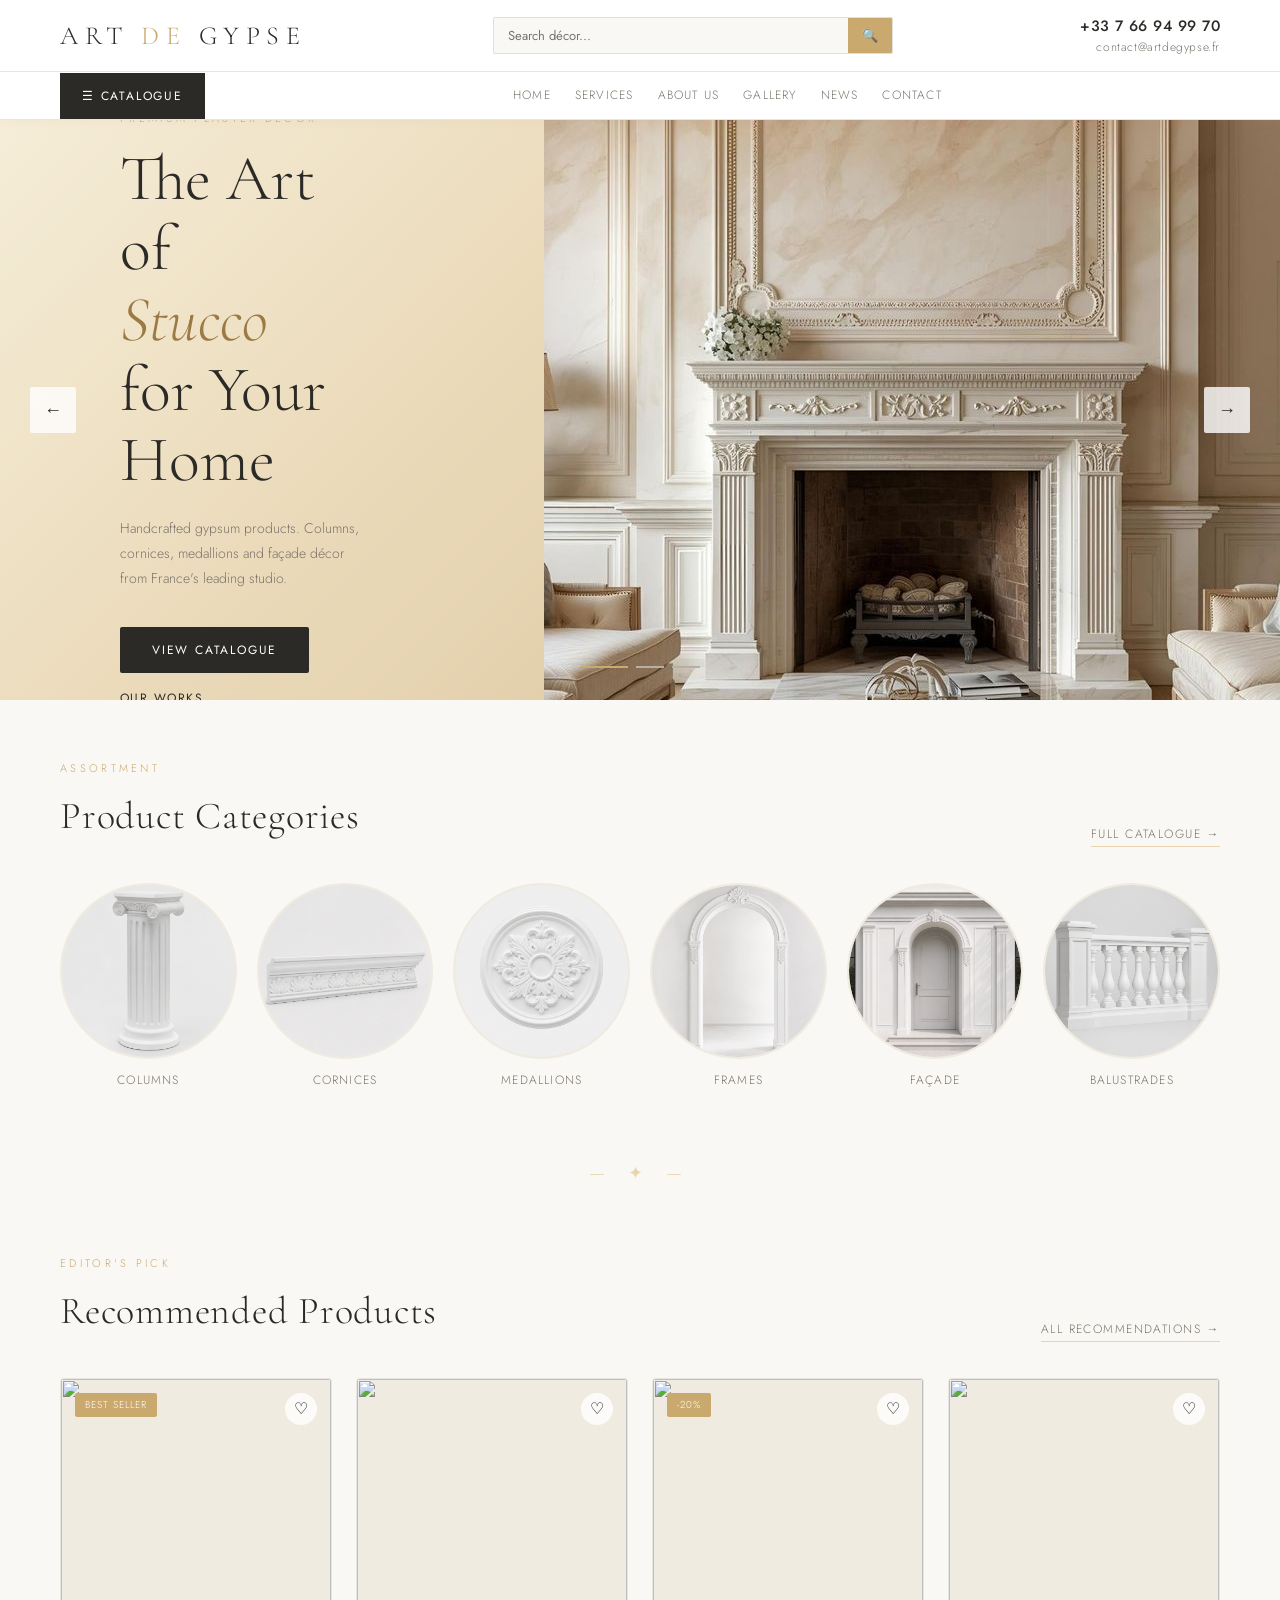
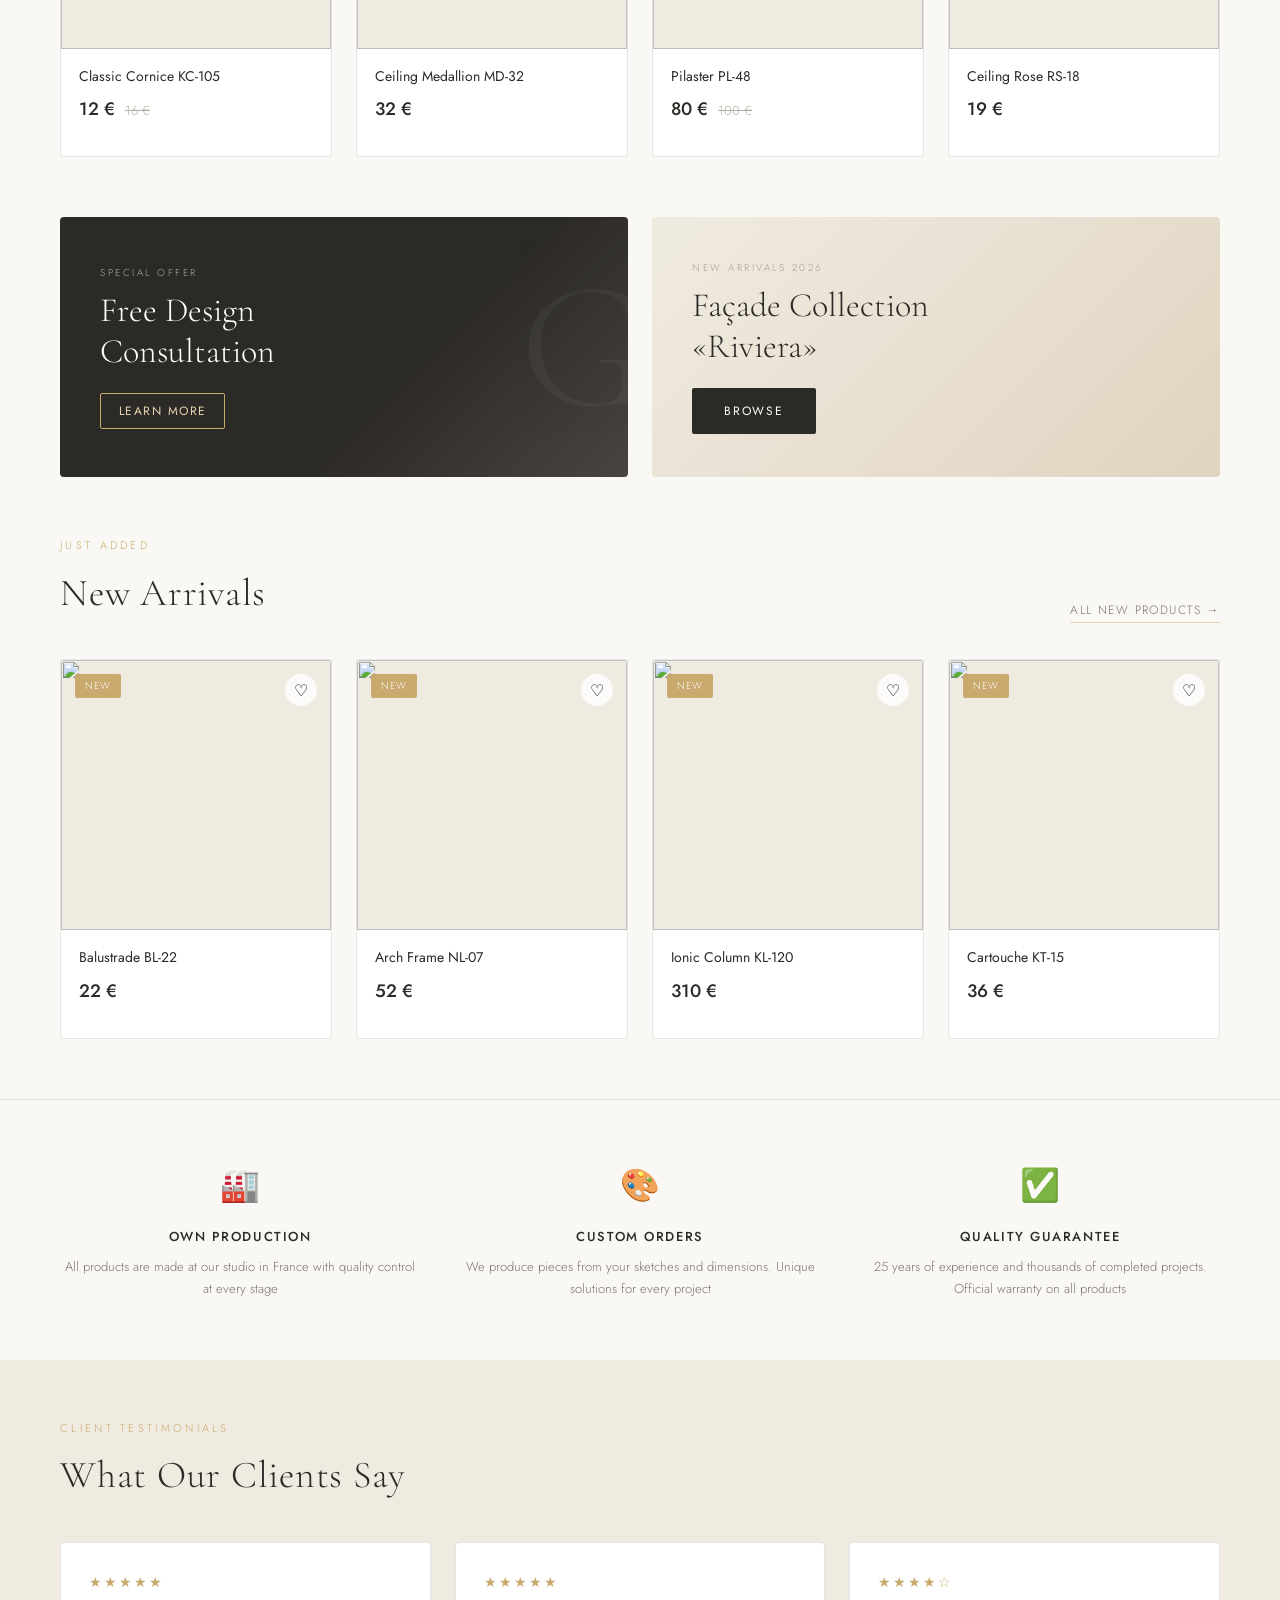
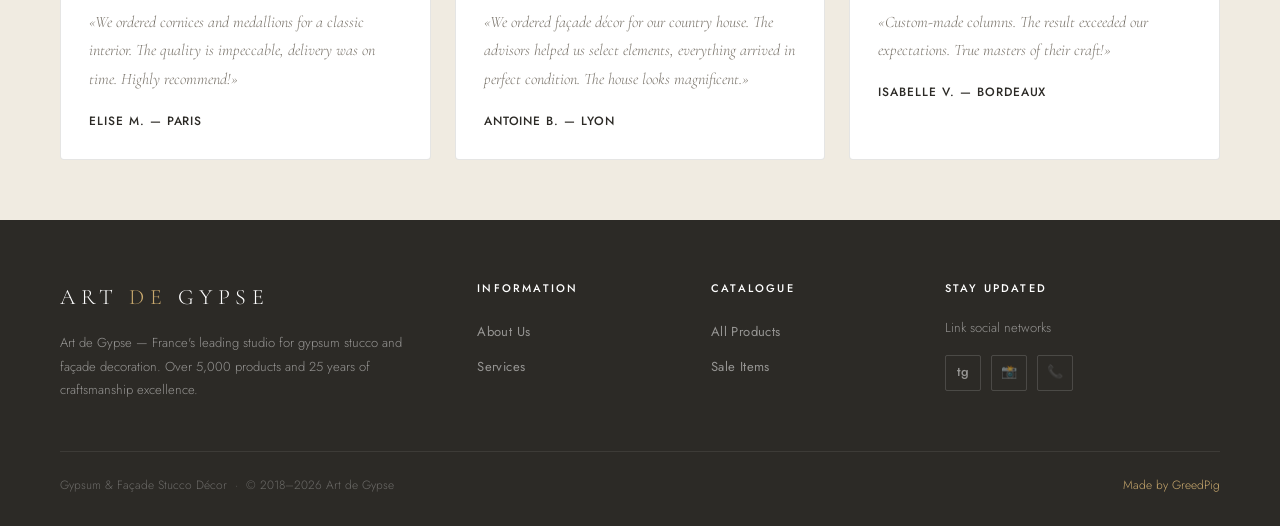
==== commit 979fa2aa: "Add Photo 1 add photos categorys ( cornices, facade, frame)" ====
--- a/index.html
+++ b/index.html
@@ -4,6 +4,7 @@
 <meta charset="UTF-8">
 <meta name="viewport" content="width=device-width, initial-scale=1.0, maximum-scale=1.0">
 <title>Art de Gypse — Premium Plaster Décor</title>
+<link rel="shortcut icon" href="logo.png" type="image/x-icon">
 <link rel="preconnect" href="https://fonts.googleapis.com">
 <link href="https://fonts.googleapis.com/css2?family=Cormorant+Garamond:ital,wght@0,300;0,400;0,600;1,300;1,400&family=Jost:wght@300;400;500;600&display=swap" rel="stylesheet">
 <style>
@@ -110,6 +111,7 @@
 .prod-card:hover{box-shadow:var(--sh-h);transform:translateY(-4px)}
 .prod-badge{position:absolute;top:14px;left:14px;background:var(--gold);color:#fff;font-size:10px;letter-spacing:.1em;text-transform:uppercase;padding:4px 10px;border-radius:2px;z-index:2}
 .prod-img{aspect-ratio:1;background:var(--sand);display:flex;align-items:center;justify-content:center;font-size:50px;position:relative;overflow:hidden;cursor:pointer}
+.prod-img img{position:absolute;inset:0;width:100%;height:100%;object-fit:cover;}
 .prod-img-overlay{position:absolute;inset:0;background:rgba(0,0,0,.35);display:none;align-items:center;justify-content:center;gap:8px;flex-direction:column}
 .prod-img:hover .prod-img-overlay{display:flex}
 .prod-img-overlay button{background:rgba(255,255,255,.9);border:none;color:var(--char);padding:6px 14px;font-size:11px;letter-spacing:.1em;text-transform:uppercase;border-radius:2px;cursor:pointer;transition:background .2s}
@@ -193,6 +195,8 @@
 .pdp-thumbs{display:flex;gap:8px}
 .pdp-thumb{width:70px;height:70px;background:var(--sand);border-radius:4px;border:2px solid transparent;cursor:pointer;display:flex;align-items:center;justify-content:center;font-size:24px;transition:border-color .2s}
 .pdp-thumb.active{border-color:var(--gold)}
+.pdp-imgs{aspect-ratio:1;background:var(--sand);display:flex;align-items:center;justify-content:center;font-size:50px;position:relative;overflow:hidden;cursor:pointer}
+.pdp-imgs img{position:absolute;inset:0;width:100%;height:100%;object-fit:cover;}
 .pdp-info .price-big{font-size:36px;font-weight:500;margin:12px 0}
 .pdp-info .old-p{font-size:16px;color:var(--stone-l);text-decoration:line-through;margin-left:12px}
 .pdp-info .desc{font-size:14px;color:var(--stone);line-height:1.9;margin:20px 0}
@@ -1058,18 +1062,78 @@
 
 // EUR prices (approx /40 from UAH)
 const PRODUCTS = [
-  {id:1,name:'Classic Cornice KC-105',cat:'cornices',price:12,oldPrice:16,icon:'🌿',badge:'Best Seller',desc:'Classic cornice in pure gypsum. Width 105mm, ideal for rooms with 2.7–3.5m ceilings. Available in any length.',specs:{Material:'Gypsum',Width:'105mm',Length:'2000mm',Weight:'1,8 kg/m','Finish':'Raw (paintable)'}} ,
-  {id:2,name:'Ceiling Medallion MD-32',cat:'medallions',price:32,icon:'⚜️',desc:'Decorative ceiling rose for chandeliers. Diameter 320mm. Classical floral motif.',specs:{Material:'Gypsum',Diameter:'320mm',Thickness:'18mm',Weight:'2,1 kg','Finish':'Raw (paintable)'}},
-  {id:3,name:'Pilaster PL-48',cat:'columns',price:80,oldPrice:100,icon:'🌿',badge:'-20%',desc:'Full decorative pilaster with capital and base. Height 2400mm, width 480mm.',specs:{Material:'Gypsum',Height:'2400mm',Width:'480mm',Weight:'28 kg','Finish':'Raw (paintable)'}},
-  {id:4,name:'Ceiling Rose RS-18',cat:'medallions',price:19,icon:'🏠',desc:'Small decorative ceiling rose for pendant lights. Diameter 180mm.',specs:{Material:'Gypsum',Diameter:'180mm',Thickness:'12mm',Weight:'0,9 kg','Finish':'Raw (paintable)'}},
-  {id:5,name:'Balustrade BL-22',cat:'balustrades',price:22,icon:'✨',badge:'New',desc:'Classical balustrade spindle. Height 220mm, for railings and balconies.',specs:{Material:'Gypsum',Height:'220mm',Diameter:'80mm',Weight:'1,4 kg','Finish':'Raw (paintable)'}},
-  {id:6,name:'Arch Frame NL-07',cat:'frames',price:52,icon:'🪟',badge:'New',desc:'Decorative arch surround for doorways. Width 70mm, custom lengths available.',specs:{Material:'Gypsum',Width:'70mm',Length:'Sur mesure',Weight:'2,2 kg/m','Finish':'Raw (paintable)'}},
-  {id:7,name:'Ionic Column KL-120',cat:'columns',price:310,icon:'🏛',badge:'New',desc:'Full ionic column set: shaft, capital and base. Height 1200mm.',specs:{Material:'Gypsum',Height:'1200mm',Diameter:'180mm',Weight:'65 kg','Finish':'Raw (paintable)'}},
-  {id:8,name:'Cartouche KT-15',cat:'facade',price:36,icon:'⚜️',badge:'New',desc:'Wall-mounted decorative cartouche. 350×220mm, for interiors and exteriors.',specs:{Material:'Gypsum',Size:'350×220mm',Thickness:'40mm',Weight:'2,8 kg','Finish':'Raw (paintable)'}},
-  {id:9,name:'Façade Cornice FC-200',cat:'facade',price:17,icon:'🏠',desc:'Weather-resistant façade cornice. Width 200mm, reinforced gypsum composite.',specs:{Material:'Reinforced gypsum',Width:'200mm',Length:'2000mm',Weight:'3,2 kg/m','Finish':'White primer'}},
-  {id:10,name:'Rosette Window Frame',cat:'frames',price:90,icon:'🪟',desc:'Circular window surround with rosette motif. Inner diameter 600mm.',specs:{Material:'Gypsum',Size:'800×800mm',Thickness:'55mm',Weight:'12 kg','Finish':'Raw (paintable)'}},
-  {id:11,name:'Modillion Block MB-12',cat:'cornices',price:8,icon:'🌿',desc:'Decorative bracket for cornice systems. 120×80×60mm.',specs:{Material:'Gypsum',Size:'120×80×60mm',Weight:'0,6 kg','Finish':'Raw (paintable)'}},
-  {id:12,name:'Balustrade Rail',cat:'balustrades',price:28,icon:'✨',desc:'Top and bottom rail for balustrade systems. Length 2000mm.',specs:{Material:'Gypsum',Length:'2000mm',Height:'80mm',Weight:'4,1 kg','Finish':'Raw (paintable)'}},
+  {id:1,name:'Classic Cornice KC-105',cat:'cornices',price:12,oldPrice:16,icon:'images/category/columns/cat-columns.png',badge:'Best Seller',desc:'Classic cornice in pure gypsum. Width 105mm, ideal for rooms with 2.7–3.5m ceilings. Available in any length.',specs:{Material:'Gypsum',Width:'105mm',Length:'2000mm',Weight:'1,8 kg/m','Finish':'Raw (paintable)'}} ,
+  {id:2,name:'Ceiling Medallion MD-32',cat:'medallions',price:32,icon:'images/category/',desc:'Decorative ceiling rose for chandeliers. Diameter 320mm. Classical floral motif.',specs:{Material:'Gypsum',Diameter:'320mm',Thickness:'18mm',Weight:'2,1 kg','Finish':'Raw (paintable)'}},
+  {id:3,name:'Pilaster PL-48',cat:'columns',price:80,oldPrice:100,icon:'images/category/',badge:'-20%',desc:'Full decorative pilaster with capital and base. Height 2400mm, width 480mm.',specs:{Material:'Gypsum',Height:'2400mm',Width:'480mm',Weight:'28 kg','Finish':'Raw (paintable)'}},
+  {id:4,name:'Ceiling Rose RS-18',cat:'medallions',price:19,icon:'images/category/',desc:'Small decorative ceiling rose for pendant lights. Diameter 180mm.',specs:{Material:'Gypsum',Diameter:'180mm',Thickness:'12mm',Weight:'0,9 kg','Finish':'Raw (paintable)'}},
+  {id:5,name:'Balustrade BL-22',cat:'balustrades',price:22,icon:'images/category/',badge:'New',desc:'Classical balustrade spindle. Height 220mm, for railings and balconies.',specs:{Material:'Gypsum',Height:'220mm',Diameter:'80mm',Weight:'1,4 kg','Finish':'Raw (paintable)'}},
+  {id:6,name:'Arch Frame NL-07',cat:'frames',price:52,icon:'images/frames1.png',badge:'New',desc:'Decorative arch surround for doorways. Width 70mm, custom lengths available.',specs:{Material:'Gypsum',Width:'70mm',Length:'Sur mesure',Weight:'2,2 kg/m','Finish':'Raw (paintable)'}},
+  {id:7,name:'Ionic Column KL-120',cat:'columns',price:310,icon:'images/category/',badge:'New',desc:'Full ionic column set: shaft, capital and base. Height 1200mm.',specs:{Material:'Gypsum',Height:'1200mm',Diameter:'180mm',Weight:'65 kg','Finish':'Raw (paintable)'}},
+  {id:8,name:'Cartouche KT-15',cat:'facade',price:36,icon:'images/category/',badge:'New',desc:'Wall-mounted decorative cartouche. 350×220mm, for interiors and exteriors.',specs:{Material:'Gypsum',Size:'350×220mm',Thickness:'40mm',Weight:'2,8 kg','Finish':'Raw (paintable)'}},
+  {id:9,name:'Façade Cornice FC-200',cat:'facade',price:17,icon:'images/category/',desc:'Weather-resistant façade cornice. Width 200mm, reinforced gypsum composite.',specs:{Material:'Reinforced gypsum',Width:'200mm',Length:'2000mm',Weight:'3,2 kg/m','Finish':'White primer'}},
+  {id:10,name:'Rosette Window Frame',cat:'frames',price:90,icon:'images/category/',desc:'Circular window surround with rosette motif. Inner diameter 600mm.',specs:{Material:'Gypsum',Size:'800×800mm',Thickness:'55mm',Weight:'12 kg','Finish':'Raw (paintable)'}},
+  {id:11,name:'Modillion Block MB-12',cat:'cornices',price:8,icon:'images/category/',desc:'Decorative bracket for cornice systems. 120×80×60mm.',specs:{Material:'Gypsum',Size:'120×80×60mm',Weight:'0,6 kg','Finish':'Raw (paintable)'}},
+  {id:12,name:'Balustrade Rail',cat:'balustrades',price:28,icon:'images/category/',desc:'Top and bottom rail for balustrade systems. Length 2000mm.',specs:{Material:'Gypsum',Length:'2000mm',Height:'80mm',Weight:'4,1 kg','Finish':'Raw (paintable)'}},
+  {id:13,name:'Decorative frames 9',cat:'frames',price:301,icon:'images/category/frames/frames9.png',desc:'',specs:{Material:'Gypsum',Length:'3250mm',Height:'2450mm',Weight:'','Finish':'Raw (paintable)'}},
+  {id:14,name:'',cat:'',price:0,icon:'images/category/',desc:'',specs:{Material:'',Length:'',Height:'',Weight:'','Finish':'Raw (paintable)'}},
+  {id:15,name:'',cat:'',price:0,icon:'images/category/',desc:'',specs:{Material:'',Length:'',Height:'',Weight:'','Finish':'Raw (paintable)'}},
+  {id:16,name:'',cat:'',price:0,icon:'images/category/',desc:'',specs:{Material:'',Length:'',Height:'',Weight:'','Finish':'Raw (paintable)'}},
+  {id:17,name:'',cat:'',price:0,icon:'images/category/',desc:'',specs:{Material:'',Length:'',Height:'',Weight:'','Finish':'Raw (paintable)'}},
+  {id:18,name:'',cat:'',price:0,icon:'images/category/',desc:'',specs:{Material:'',Length:'',Height:'',Weight:'','Finish':'Raw (paintable)'}},
+  {id:19,name:'',cat:'',price:0,icon:'images/category/',desc:'',specs:{Material:'',Length:'',Height:'',Weight:'','Finish':'Raw (paintable)'}},
+  {id:20,name:'',cat:'',price:0,icon:'images/category/',desc:'',specs:{Material:'',Length:'',Height:'',Weight:'','Finish':'Raw (paintable)'}},
+  {id:21,name:'',cat:'',price:0,icon:'images/category/',desc:'',specs:{Material:'',Length:'',Height:'',Weight:'','Finish':'Raw (paintable)'}},
+  {id:22,name:'',cat:'',price:0,icon:'images/category/',desc:'',specs:{Material:'',Length:'',Height:'',Weight:'','Finish':'Raw (paintable)'}},
+  {id:23,name:'',cat:'',price:0,icon:'images/category/',desc:'',specs:{Material:'',Length:'',Height:'',Weight:'','Finish':'Raw (paintable)'}},
+  {id:24,name:'',cat:'',price:0,icon:'images/category/',desc:'',specs:{Material:'',Length:'',Height:'',Weight:'','Finish':'Raw (paintable)'}},
+  {id:25,name:'',cat:'',price:0,icon:'images/category/',desc:'',specs:{Material:'',Length:'',Height:'',Weight:'','Finish':'Raw (paintable)'}},
+  {id:26,name:'',cat:'',price:0,icon:'images/category/',desc:'',specs:{Material:'',Length:'',Height:'',Weight:'','Finish':'Raw (paintable)'}},
+  {id:27,name:'',cat:'',price:0,icon:'images/category/',desc:'',specs:{Material:'',Length:'',Height:'',Weight:'','Finish':'Raw (paintable)'}},
+  {id:28,name:'',cat:'',price:0,icon:'images/category/',desc:'',specs:{Material:'',Length:'',Height:'',Weight:'','Finish':'Raw (paintable)'}},
+  {id:29,name:'',cat:'',price:0,icon:'images/category/',desc:'',specs:{Material:'',Length:'',Height:'',Weight:'','Finish':'Raw (paintable)'}},
+  {id:30,name:'',cat:'',price:0,icon:'images/category/',desc:'',specs:{Material:'',Length:'',Height:'',Weight:'','Finish':'Raw (paintable)'}},
+  {id:31,name:'',cat:'',price:0,icon:'images/category/',desc:'',specs:{Material:'',Length:'',Height:'',Weight:'','Finish':'Raw (paintable)'}},
+  {id:32,name:'',cat:'',price:0,icon:'images/category/',desc:'',specs:{Material:'',Length:'',Height:'',Weight:'','Finish':'Raw (paintable)'}},
+  {id:33,name:'',cat:'',price:0,icon:'images/category/',desc:'',specs:{Material:'',Length:'',Height:'',Weight:'','Finish':'Raw (paintable)'}},
+  {id:34,name:'',cat:'',price:0,icon:'images/category/',desc:'',specs:{Material:'',Length:'',Height:'',Weight:'','Finish':'Raw (paintable)'}},
+  {id:35,name:'',cat:'',price:0,icon:'images/category/',desc:'',specs:{Material:'',Length:'',Height:'',Weight:'','Finish':'Raw (paintable)'}},
+  {id:36,name:'',cat:'',price:0,icon:'images/category/',desc:'',specs:{Material:'',Length:'',Height:'',Weight:'','Finish':'Raw (paintable)'}},
+  {id:37,name:'',cat:'',price:0,icon:'images/category/',desc:'',specs:{Material:'',Length:'',Height:'',Weight:'','Finish':'Raw (paintable)'}},
+  {id:38,name:'',cat:'',price:0,icon:'images/category/',desc:'',specs:{Material:'',Length:'',Height:'',Weight:'','Finish':'Raw (paintable)'}},
+  {id:39,name:'',cat:'',price:0,icon:'images/category/',desc:'',specs:{Material:'',Length:'',Height:'',Weight:'','Finish':'Raw (paintable)'}},
+  {id:40,name:'',cat:'',price:0,icon:'images/category/',desc:'',specs:{Material:'',Length:'',Height:'',Weight:'','Finish':'Raw (paintable)'}},
+  {id:41,name:'',cat:'',price:0,icon:'images/category/',desc:'',specs:{Material:'',Length:'',Height:'',Weight:'','Finish':'Raw (paintable)'}},
+  {id:42,name:'',cat:'',price:0,icon:'images/category/',desc:'',specs:{Material:'',Length:'',Height:'',Weight:'','Finish':'Raw (paintable)'}},
+  {id:43,name:'',cat:'',price:0,icon:'images/category/',desc:'',specs:{Material:'',Length:'',Height:'',Weight:'','Finish':'Raw (paintable)'}},
+  {id:44,name:'',cat:'',price:0,icon:'images/category/',desc:'',specs:{Material:'',Length:'',Height:'',Weight:'','Finish':'Raw (paintable)'}},
+  {id:45,name:'',cat:'',price:0,icon:'images/category/',desc:'',specs:{Material:'',Length:'',Height:'',Weight:'','Finish':'Raw (paintable)'}},
+  {id:46,name:'',cat:'',price:0,icon:'images/category/',desc:'',specs:{Material:'',Length:'',Height:'',Weight:'','Finish':'Raw (paintable)'}},
+  {id:47,name:'',cat:'',price:0,icon:'images/category/',desc:'',specs:{Material:'',Length:'',Height:'',Weight:'','Finish':'Raw (paintable)'}},
+  {id:48,name:'',cat:'',price:0,icon:'images/category/',desc:'',specs:{Material:'',Length:'',Height:'',Weight:'','Finish':'Raw (paintable)'}},
+  {id:49,name:'',cat:'',price:0,icon:'images/category/',desc:'',specs:{Material:'',Length:'',Height:'',Weight:'','Finish':'Raw (paintable)'}},
+  {id:50,name:'',cat:'',price:0,icon:'images/category/',desc:'',specs:{Material:'',Length:'',Height:'',Weight:'','Finish':'Raw (paintable)'}},
+  {id:51,name:'',cat:'',price:0,icon:'images/category/',desc:'',specs:{Material:'',Length:'',Height:'',Weight:'','Finish':'Raw (paintable)'}},
+  {id:52,name:'',cat:'',price:0,icon:'images/category/',desc:'',specs:{Material:'',Length:'',Height:'',Weight:'','Finish':'Raw (paintable)'}},
+  {id:53,name:'',cat:'',price:0,icon:'images/category/',desc:'',specs:{Material:'',Length:'',Height:'',Weight:'','Finish':'Raw (paintable)'}},
+  {id:54,name:'',cat:'',price:0,icon:'images/category/',desc:'',specs:{Material:'',Length:'',Height:'',Weight:'','Finish':'Raw (paintable)'}},
+  {id:55,name:'',cat:'',price:0,icon:'images/category/',desc:'',specs:{Material:'',Length:'',Height:'',Weight:'','Finish':'Raw (paintable)'}},
+  {id:56,name:'',cat:'',price:0,icon:'images/category/',desc:'',specs:{Material:'',Length:'',Height:'',Weight:'','Finish':'Raw (paintable)'}},
+  {id:57,name:'',cat:'',price:0,icon:'images/category/',desc:'',specs:{Material:'',Length:'',Height:'',Weight:'','Finish':'Raw (paintable)'}},
+  {id:58,name:'',cat:'',price:0,icon:'images/category/',desc:'',specs:{Material:'',Length:'',Height:'',Weight:'','Finish':'Raw (paintable)'}},
+  {id:59,name:'',cat:'',price:0,icon:'images/category/',desc:'',specs:{Material:'',Length:'',Height:'',Weight:'','Finish':'Raw (paintable)'}},
+  {id:60,name:'',cat:'',price:0,icon:'images/category/',desc:'',specs:{Material:'',Length:'',Height:'',Weight:'','Finish':'Raw (paintable)'}},
+  {id:61,name:'',cat:'',price:0,icon:'images/category/',desc:'',specs:{Material:'',Length:'',Height:'',Weight:'','Finish':'Raw (paintable)'}},
+  {id:62,name:'',cat:'',price:0,icon:'images/category/',desc:'',specs:{Material:'',Length:'',Height:'',Weight:'','Finish':'Raw (paintable)'}},
+  {id:63,name:'',cat:'',price:0,icon:'images/category/',desc:'',specs:{Material:'',Length:'',Height:'',Weight:'','Finish':'Raw (paintable)'}},
+  {id:64,name:'',cat:'',price:0,icon:'images/category/',desc:'',specs:{Material:'',Length:'',Height:'',Weight:'','Finish':'Raw (paintable)'}},
+  {id:65,name:'',cat:'',price:0,icon:'images/category/',desc:'',specs:{Material:'',Length:'',Height:'',Weight:'','Finish':'Raw (paintable)'}},
+  {id:66,name:'',cat:'',price:0,icon:'images/category/',desc:'',specs:{Material:'',Length:'',Height:'',Weight:'','Finish':'Raw (paintable)'}},
+  {id:67,name:'',cat:'',price:0,icon:'images/category/',desc:'',specs:{Material:'',Length:'',Height:'',Weight:'','Finish':'Raw (paintable)'}},
+  {id:68,name:'',cat:'',price:0,icon:'images/category/',desc:'',specs:{Material:'',Length:'',Height:'',Weight:'','Finish':'Raw (paintable)'}},
+  {id:69,name:'',cat:'',price:0,icon:'images/category/',desc:'',specs:{Material:'',Length:'',Height:'',Weight:'','Finish':'Raw (paintable)'}},
+  {id:70,name:'',cat:'',price:0,icon:'images/category/',desc:'',specs:{Material:'',Length:'',Height:'',Weight:'','Finish':'Raw (paintable)'}},
+  {id:71,name:'',cat:'',price:0,icon:'images/category/',desc:'',specs:{Material:'',Length:'',Height:'',Weight:'','Finish':'Raw (paintable)'}},
+  {id:72,name:'',cat:'',price:0,icon:'images/category/',desc:'',specs:{Material:'',Length:'',Height:'',Weight:'','Finish':'Raw (paintable)'}},
 ];
 
 const NEWS = [
@@ -1161,7 +1225,7 @@
     ${p.badge?`<span class="prod-badge">${p.badge}</span>`:''}
     <button class="wish-btn${inW?' active':''}" onclick="toggleWish(${p.id},this)" title="Favoris">${inW?'♥':'♡'}</button>
     <div class="prod-img" onclick="openProduct(${p.id})">
-      <span>${p.icon}</span>
+      <img src=${p.icon} alt=""></img>
       <div class="prod-img-overlay">
         <button onclick="event.stopPropagation();openProduct(${p.id})">Quick View</button>
       </div>
@@ -1211,9 +1275,9 @@
     `<a href="#" onclick="nav('home');return false">Home</a> <span>/ <a href="#" onclick="nav('catalog');return false">Catalogue</a></span> <span>/ ${p.name}</span>`;
   document.getElementById('pdp-content').innerHTML=`
     <div class="pdp-imgs">
-      <div class="pdp-main-img" style="font-size:80px">${p.icon}</div>
+      <div class="pdp-main-img" style="font-size:80px"><img src=${p.icon}></img></div>
       <div class="pdp-thumbs">
-        <div class="pdp-thumb active"><span style="font-size:24px">${p.icon}</span></div>
+        <div class="pdp-thumb active"><img src=${p.icon}></img></div>
       </div>
     </div>
     <div class="pdp-info">
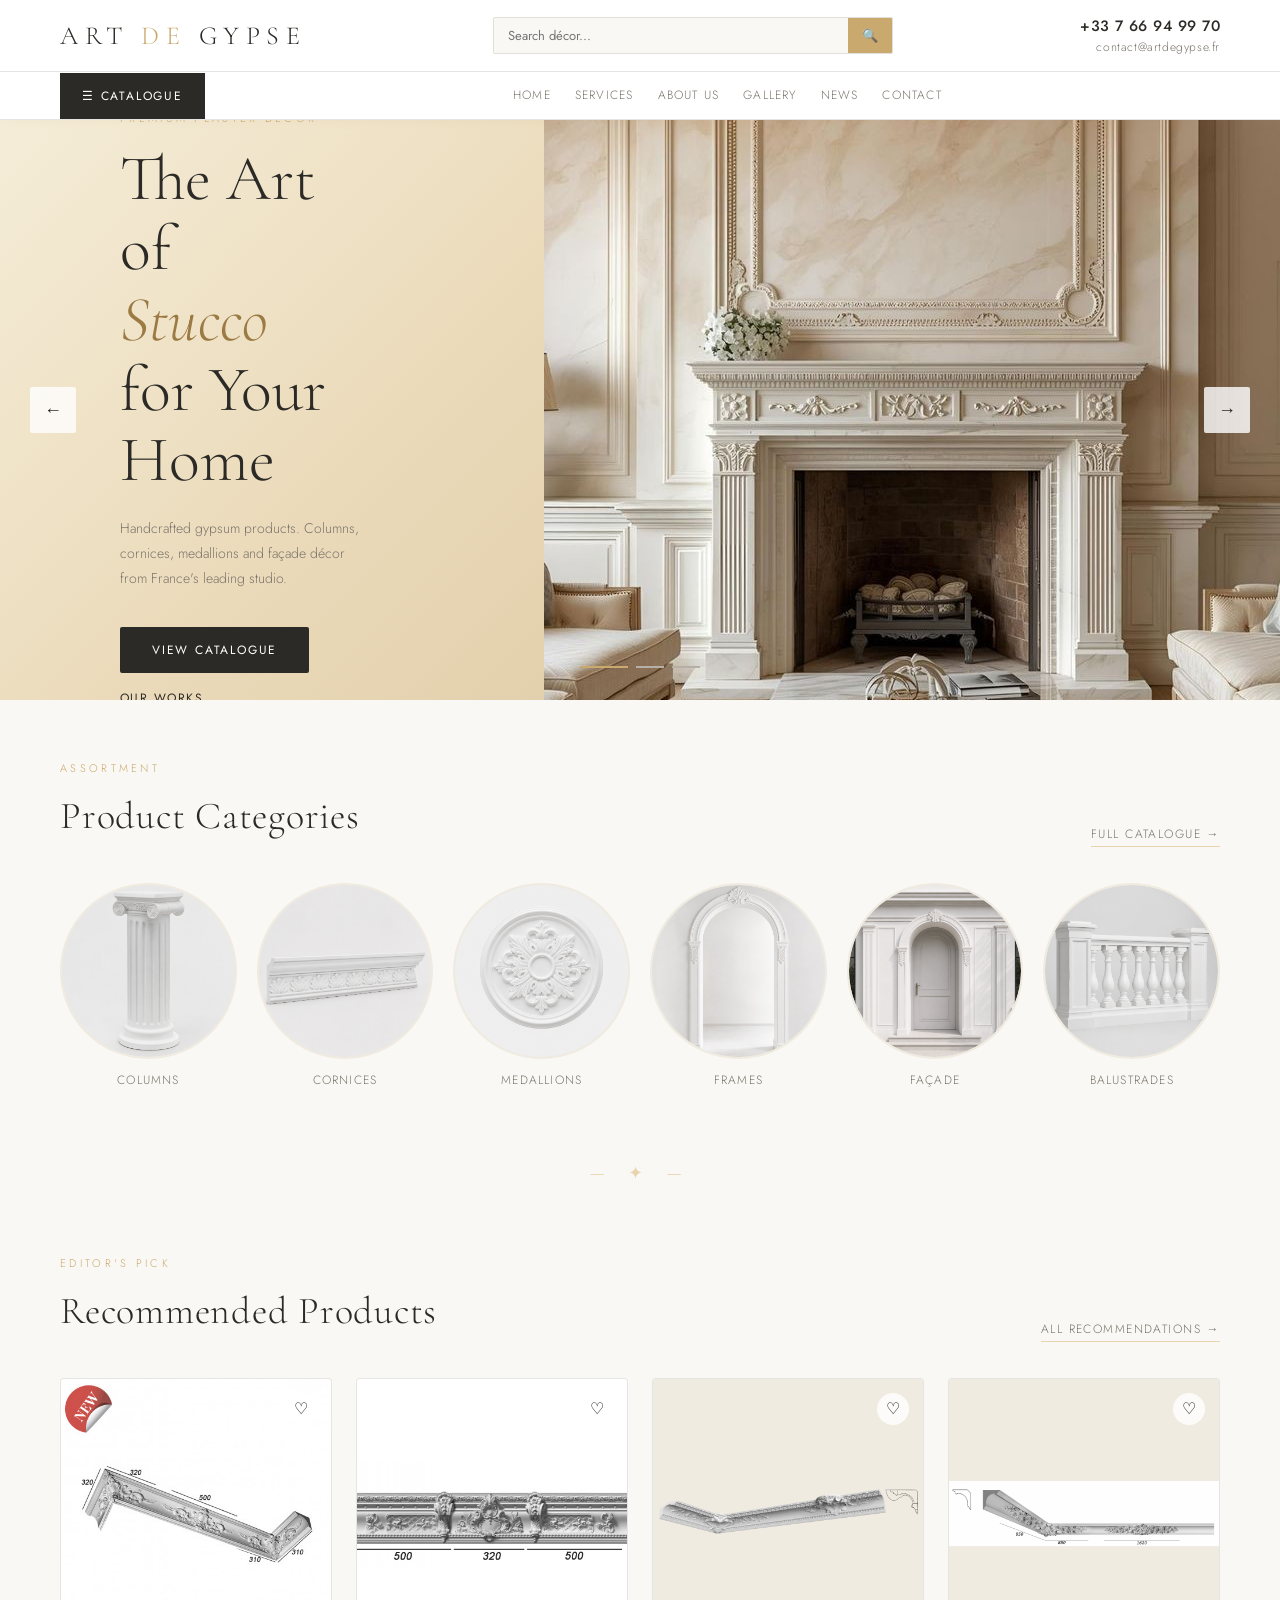
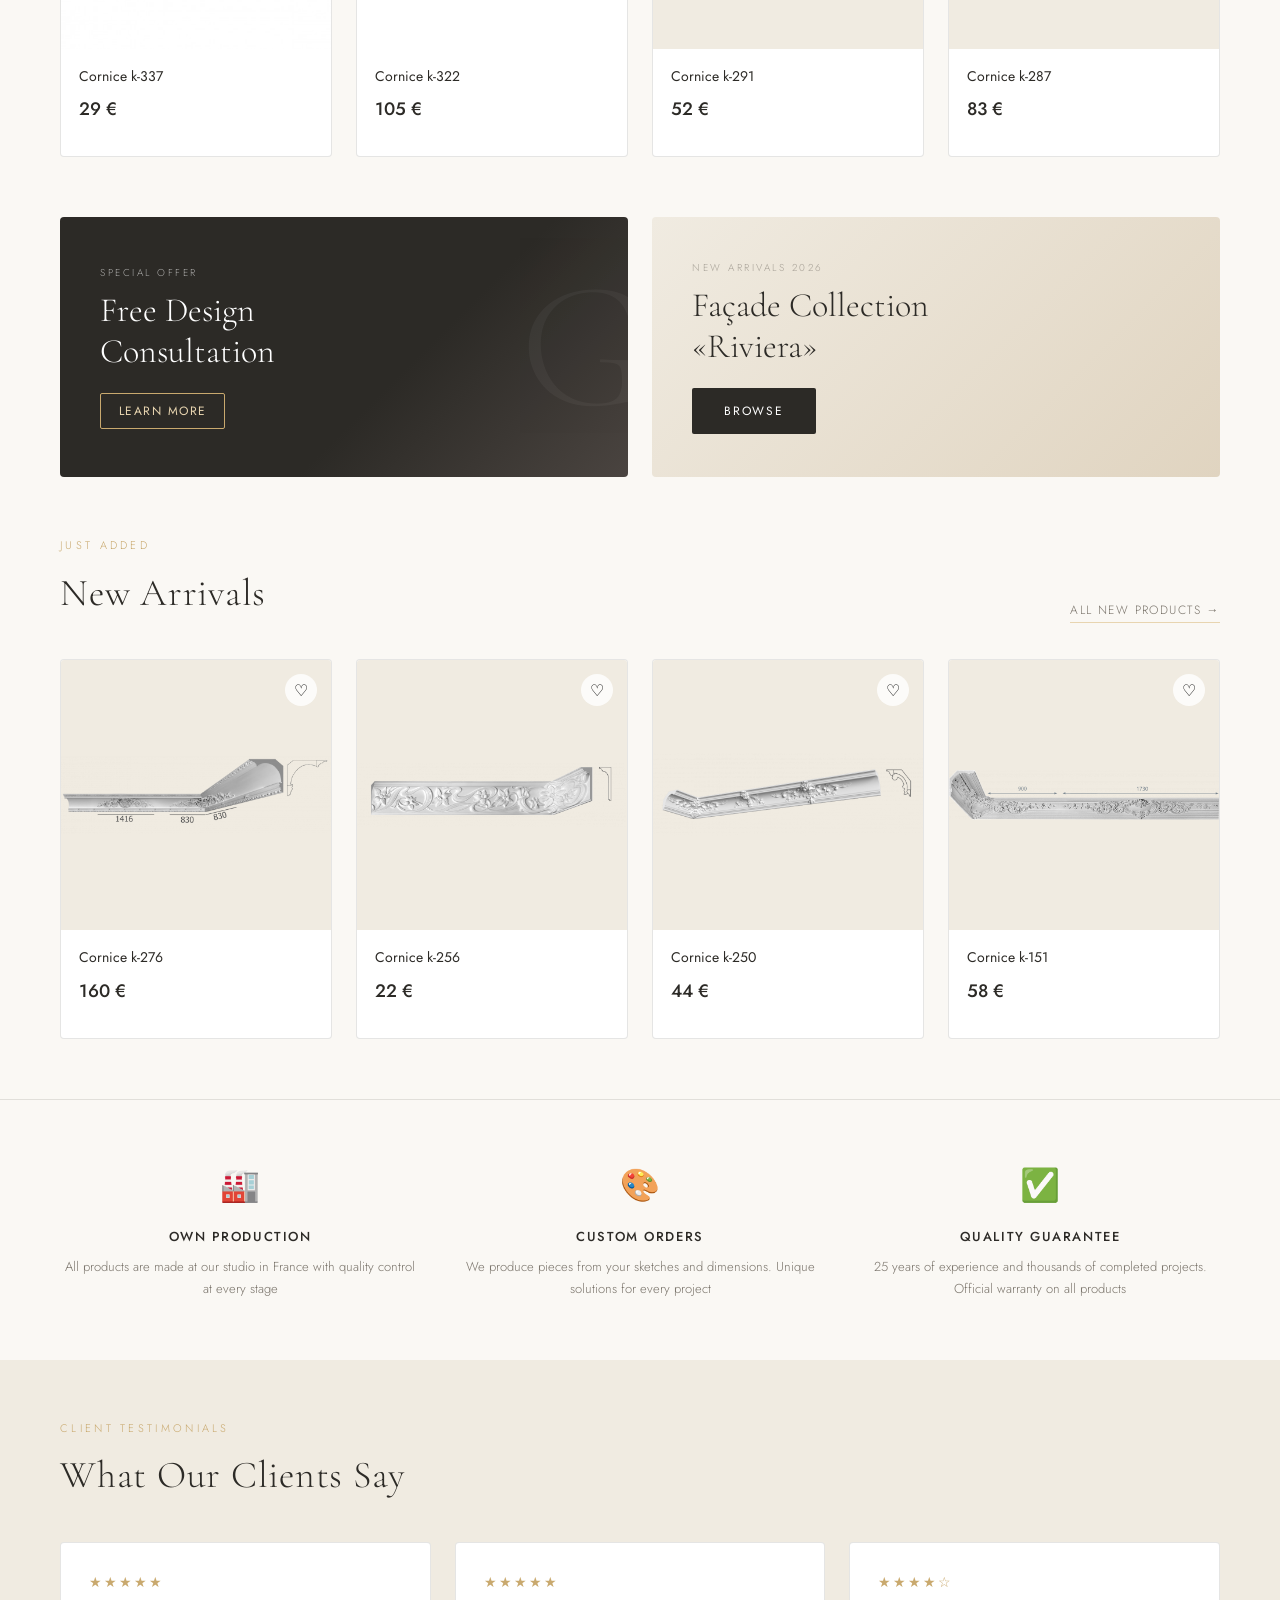
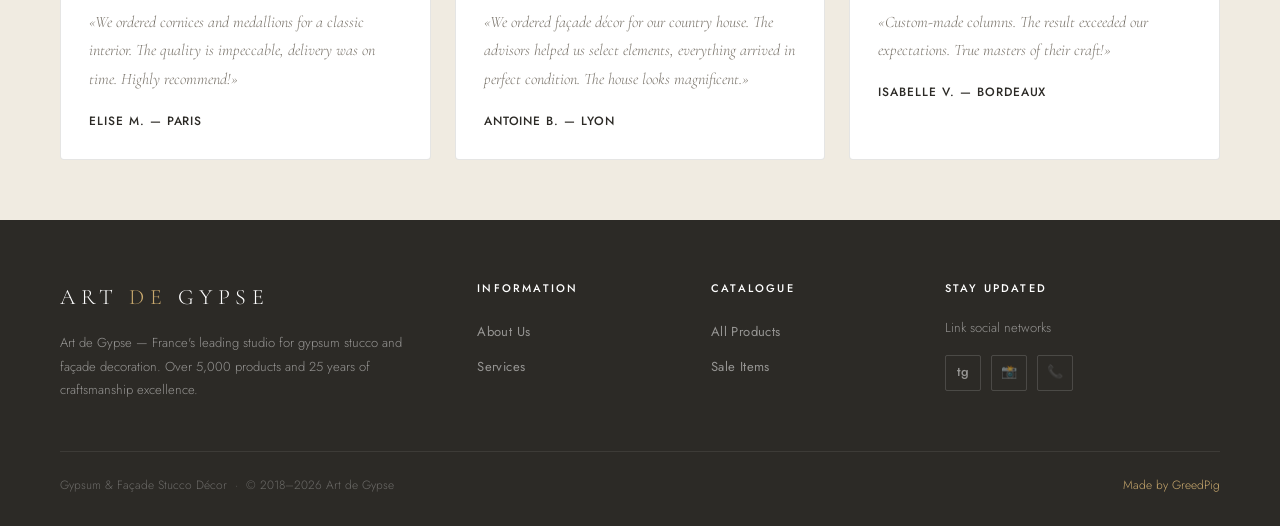
==== commit 5cfd1822: "Add products add category: cornices, frames (name, price, image)" ====
--- a/index.html
+++ b/index.html
@@ -1060,80 +1060,190 @@
   {id:'balustrades',name:'Balustrades',icon:'images/category/cat-balustrades.png'},
 ];
 
-// EUR prices (approx /40 from UAH)
+// EUR prices (approx /51,4 from UAH)
 const PRODUCTS = [
-  {id:1,name:'Classic Cornice KC-105',cat:'cornices',price:12,oldPrice:16,icon:'images/category/columns/cat-columns.png',badge:'Best Seller',desc:'Classic cornice in pure gypsum. Width 105mm, ideal for rooms with 2.7–3.5m ceilings. Available in any length.',specs:{Material:'Gypsum',Width:'105mm',Length:'2000mm',Weight:'1,8 kg/m','Finish':'Raw (paintable)'}} ,
-  {id:2,name:'Ceiling Medallion MD-32',cat:'medallions',price:32,icon:'images/category/',desc:'Decorative ceiling rose for chandeliers. Diameter 320mm. Classical floral motif.',specs:{Material:'Gypsum',Diameter:'320mm',Thickness:'18mm',Weight:'2,1 kg','Finish':'Raw (paintable)'}},
-  {id:3,name:'Pilaster PL-48',cat:'columns',price:80,oldPrice:100,icon:'images/category/',badge:'-20%',desc:'Full decorative pilaster with capital and base. Height 2400mm, width 480mm.',specs:{Material:'Gypsum',Height:'2400mm',Width:'480mm',Weight:'28 kg','Finish':'Raw (paintable)'}},
-  {id:4,name:'Ceiling Rose RS-18',cat:'medallions',price:19,icon:'images/category/',desc:'Small decorative ceiling rose for pendant lights. Diameter 180mm.',specs:{Material:'Gypsum',Diameter:'180mm',Thickness:'12mm',Weight:'0,9 kg','Finish':'Raw (paintable)'}},
-  {id:5,name:'Balustrade BL-22',cat:'balustrades',price:22,icon:'images/category/',badge:'New',desc:'Classical balustrade spindle. Height 220mm, for railings and balconies.',specs:{Material:'Gypsum',Height:'220mm',Diameter:'80mm',Weight:'1,4 kg','Finish':'Raw (paintable)'}},
-  {id:6,name:'Arch Frame NL-07',cat:'frames',price:52,icon:'images/frames1.png',badge:'New',desc:'Decorative arch surround for doorways. Width 70mm, custom lengths available.',specs:{Material:'Gypsum',Width:'70mm',Length:'Sur mesure',Weight:'2,2 kg/m','Finish':'Raw (paintable)'}},
-  {id:7,name:'Ionic Column KL-120',cat:'columns',price:310,icon:'images/category/',badge:'New',desc:'Full ionic column set: shaft, capital and base. Height 1200mm.',specs:{Material:'Gypsum',Height:'1200mm',Diameter:'180mm',Weight:'65 kg','Finish':'Raw (paintable)'}},
-  {id:8,name:'Cartouche KT-15',cat:'facade',price:36,icon:'images/category/',badge:'New',desc:'Wall-mounted decorative cartouche. 350×220mm, for interiors and exteriors.',specs:{Material:'Gypsum',Size:'350×220mm',Thickness:'40mm',Weight:'2,8 kg','Finish':'Raw (paintable)'}},
-  {id:9,name:'Façade Cornice FC-200',cat:'facade',price:17,icon:'images/category/',desc:'Weather-resistant façade cornice. Width 200mm, reinforced gypsum composite.',specs:{Material:'Reinforced gypsum',Width:'200mm',Length:'2000mm',Weight:'3,2 kg/m','Finish':'White primer'}},
-  {id:10,name:'Rosette Window Frame',cat:'frames',price:90,icon:'images/category/',desc:'Circular window surround with rosette motif. Inner diameter 600mm.',specs:{Material:'Gypsum',Size:'800×800mm',Thickness:'55mm',Weight:'12 kg','Finish':'Raw (paintable)'}},
-  {id:11,name:'Modillion Block MB-12',cat:'cornices',price:8,icon:'images/category/',desc:'Decorative bracket for cornice systems. 120×80×60mm.',specs:{Material:'Gypsum',Size:'120×80×60mm',Weight:'0,6 kg','Finish':'Raw (paintable)'}},
-  {id:12,name:'Balustrade Rail',cat:'balustrades',price:28,icon:'images/category/',desc:'Top and bottom rail for balustrade systems. Length 2000mm.',specs:{Material:'Gypsum',Length:'2000mm',Height:'80mm',Weight:'4,1 kg','Finish':'Raw (paintable)'}},
-  {id:13,name:'Decorative frames 9',cat:'frames',price:301,icon:'images/category/frames/frames9.png',desc:'',specs:{Material:'Gypsum',Length:'3250mm',Height:'2450mm',Weight:'','Finish':'Raw (paintable)'}},
-  {id:14,name:'',cat:'',price:0,icon:'images/category/',desc:'',specs:{Material:'',Length:'',Height:'',Weight:'','Finish':'Raw (paintable)'}},
-  {id:15,name:'',cat:'',price:0,icon:'images/category/',desc:'',specs:{Material:'',Length:'',Height:'',Weight:'','Finish':'Raw (paintable)'}},
-  {id:16,name:'',cat:'',price:0,icon:'images/category/',desc:'',specs:{Material:'',Length:'',Height:'',Weight:'','Finish':'Raw (paintable)'}},
-  {id:17,name:'',cat:'',price:0,icon:'images/category/',desc:'',specs:{Material:'',Length:'',Height:'',Weight:'','Finish':'Raw (paintable)'}},
-  {id:18,name:'',cat:'',price:0,icon:'images/category/',desc:'',specs:{Material:'',Length:'',Height:'',Weight:'','Finish':'Raw (paintable)'}},
-  {id:19,name:'',cat:'',price:0,icon:'images/category/',desc:'',specs:{Material:'',Length:'',Height:'',Weight:'','Finish':'Raw (paintable)'}},
-  {id:20,name:'',cat:'',price:0,icon:'images/category/',desc:'',specs:{Material:'',Length:'',Height:'',Weight:'','Finish':'Raw (paintable)'}},
-  {id:21,name:'',cat:'',price:0,icon:'images/category/',desc:'',specs:{Material:'',Length:'',Height:'',Weight:'','Finish':'Raw (paintable)'}},
-  {id:22,name:'',cat:'',price:0,icon:'images/category/',desc:'',specs:{Material:'',Length:'',Height:'',Weight:'','Finish':'Raw (paintable)'}},
-  {id:23,name:'',cat:'',price:0,icon:'images/category/',desc:'',specs:{Material:'',Length:'',Height:'',Weight:'','Finish':'Raw (paintable)'}},
-  {id:24,name:'',cat:'',price:0,icon:'images/category/',desc:'',specs:{Material:'',Length:'',Height:'',Weight:'','Finish':'Raw (paintable)'}},
-  {id:25,name:'',cat:'',price:0,icon:'images/category/',desc:'',specs:{Material:'',Length:'',Height:'',Weight:'','Finish':'Raw (paintable)'}},
-  {id:26,name:'',cat:'',price:0,icon:'images/category/',desc:'',specs:{Material:'',Length:'',Height:'',Weight:'','Finish':'Raw (paintable)'}},
-  {id:27,name:'',cat:'',price:0,icon:'images/category/',desc:'',specs:{Material:'',Length:'',Height:'',Weight:'','Finish':'Raw (paintable)'}},
-  {id:28,name:'',cat:'',price:0,icon:'images/category/',desc:'',specs:{Material:'',Length:'',Height:'',Weight:'','Finish':'Raw (paintable)'}},
-  {id:29,name:'',cat:'',price:0,icon:'images/category/',desc:'',specs:{Material:'',Length:'',Height:'',Weight:'','Finish':'Raw (paintable)'}},
-  {id:30,name:'',cat:'',price:0,icon:'images/category/',desc:'',specs:{Material:'',Length:'',Height:'',Weight:'','Finish':'Raw (paintable)'}},
-  {id:31,name:'',cat:'',price:0,icon:'images/category/',desc:'',specs:{Material:'',Length:'',Height:'',Weight:'','Finish':'Raw (paintable)'}},
-  {id:32,name:'',cat:'',price:0,icon:'images/category/',desc:'',specs:{Material:'',Length:'',Height:'',Weight:'','Finish':'Raw (paintable)'}},
-  {id:33,name:'',cat:'',price:0,icon:'images/category/',desc:'',specs:{Material:'',Length:'',Height:'',Weight:'','Finish':'Raw (paintable)'}},
-  {id:34,name:'',cat:'',price:0,icon:'images/category/',desc:'',specs:{Material:'',Length:'',Height:'',Weight:'','Finish':'Raw (paintable)'}},
-  {id:35,name:'',cat:'',price:0,icon:'images/category/',desc:'',specs:{Material:'',Length:'',Height:'',Weight:'','Finish':'Raw (paintable)'}},
-  {id:36,name:'',cat:'',price:0,icon:'images/category/',desc:'',specs:{Material:'',Length:'',Height:'',Weight:'','Finish':'Raw (paintable)'}},
-  {id:37,name:'',cat:'',price:0,icon:'images/category/',desc:'',specs:{Material:'',Length:'',Height:'',Weight:'','Finish':'Raw (paintable)'}},
-  {id:38,name:'',cat:'',price:0,icon:'images/category/',desc:'',specs:{Material:'',Length:'',Height:'',Weight:'','Finish':'Raw (paintable)'}},
-  {id:39,name:'',cat:'',price:0,icon:'images/category/',desc:'',specs:{Material:'',Length:'',Height:'',Weight:'','Finish':'Raw (paintable)'}},
-  {id:40,name:'',cat:'',price:0,icon:'images/category/',desc:'',specs:{Material:'',Length:'',Height:'',Weight:'','Finish':'Raw (paintable)'}},
-  {id:41,name:'',cat:'',price:0,icon:'images/category/',desc:'',specs:{Material:'',Length:'',Height:'',Weight:'','Finish':'Raw (paintable)'}},
-  {id:42,name:'',cat:'',price:0,icon:'images/category/',desc:'',specs:{Material:'',Length:'',Height:'',Weight:'','Finish':'Raw (paintable)'}},
-  {id:43,name:'',cat:'',price:0,icon:'images/category/',desc:'',specs:{Material:'',Length:'',Height:'',Weight:'','Finish':'Raw (paintable)'}},
-  {id:44,name:'',cat:'',price:0,icon:'images/category/',desc:'',specs:{Material:'',Length:'',Height:'',Weight:'','Finish':'Raw (paintable)'}},
-  {id:45,name:'',cat:'',price:0,icon:'images/category/',desc:'',specs:{Material:'',Length:'',Height:'',Weight:'','Finish':'Raw (paintable)'}},
-  {id:46,name:'',cat:'',price:0,icon:'images/category/',desc:'',specs:{Material:'',Length:'',Height:'',Weight:'','Finish':'Raw (paintable)'}},
-  {id:47,name:'',cat:'',price:0,icon:'images/category/',desc:'',specs:{Material:'',Length:'',Height:'',Weight:'','Finish':'Raw (paintable)'}},
-  {id:48,name:'',cat:'',price:0,icon:'images/category/',desc:'',specs:{Material:'',Length:'',Height:'',Weight:'','Finish':'Raw (paintable)'}},
-  {id:49,name:'',cat:'',price:0,icon:'images/category/',desc:'',specs:{Material:'',Length:'',Height:'',Weight:'','Finish':'Raw (paintable)'}},
-  {id:50,name:'',cat:'',price:0,icon:'images/category/',desc:'',specs:{Material:'',Length:'',Height:'',Weight:'','Finish':'Raw (paintable)'}},
-  {id:51,name:'',cat:'',price:0,icon:'images/category/',desc:'',specs:{Material:'',Length:'',Height:'',Weight:'','Finish':'Raw (paintable)'}},
-  {id:52,name:'',cat:'',price:0,icon:'images/category/',desc:'',specs:{Material:'',Length:'',Height:'',Weight:'','Finish':'Raw (paintable)'}},
-  {id:53,name:'',cat:'',price:0,icon:'images/category/',desc:'',specs:{Material:'',Length:'',Height:'',Weight:'','Finish':'Raw (paintable)'}},
-  {id:54,name:'',cat:'',price:0,icon:'images/category/',desc:'',specs:{Material:'',Length:'',Height:'',Weight:'','Finish':'Raw (paintable)'}},
-  {id:55,name:'',cat:'',price:0,icon:'images/category/',desc:'',specs:{Material:'',Length:'',Height:'',Weight:'','Finish':'Raw (paintable)'}},
-  {id:56,name:'',cat:'',price:0,icon:'images/category/',desc:'',specs:{Material:'',Length:'',Height:'',Weight:'','Finish':'Raw (paintable)'}},
-  {id:57,name:'',cat:'',price:0,icon:'images/category/',desc:'',specs:{Material:'',Length:'',Height:'',Weight:'','Finish':'Raw (paintable)'}},
-  {id:58,name:'',cat:'',price:0,icon:'images/category/',desc:'',specs:{Material:'',Length:'',Height:'',Weight:'','Finish':'Raw (paintable)'}},
-  {id:59,name:'',cat:'',price:0,icon:'images/category/',desc:'',specs:{Material:'',Length:'',Height:'',Weight:'','Finish':'Raw (paintable)'}},
-  {id:60,name:'',cat:'',price:0,icon:'images/category/',desc:'',specs:{Material:'',Length:'',Height:'',Weight:'','Finish':'Raw (paintable)'}},
-  {id:61,name:'',cat:'',price:0,icon:'images/category/',desc:'',specs:{Material:'',Length:'',Height:'',Weight:'','Finish':'Raw (paintable)'}},
-  {id:62,name:'',cat:'',price:0,icon:'images/category/',desc:'',specs:{Material:'',Length:'',Height:'',Weight:'','Finish':'Raw (paintable)'}},
-  {id:63,name:'',cat:'',price:0,icon:'images/category/',desc:'',specs:{Material:'',Length:'',Height:'',Weight:'','Finish':'Raw (paintable)'}},
-  {id:64,name:'',cat:'',price:0,icon:'images/category/',desc:'',specs:{Material:'',Length:'',Height:'',Weight:'','Finish':'Raw (paintable)'}},
-  {id:65,name:'',cat:'',price:0,icon:'images/category/',desc:'',specs:{Material:'',Length:'',Height:'',Weight:'','Finish':'Raw (paintable)'}},
-  {id:66,name:'',cat:'',price:0,icon:'images/category/',desc:'',specs:{Material:'',Length:'',Height:'',Weight:'','Finish':'Raw (paintable)'}},
-  {id:67,name:'',cat:'',price:0,icon:'images/category/',desc:'',specs:{Material:'',Length:'',Height:'',Weight:'','Finish':'Raw (paintable)'}},
-  {id:68,name:'',cat:'',price:0,icon:'images/category/',desc:'',specs:{Material:'',Length:'',Height:'',Weight:'','Finish':'Raw (paintable)'}},
-  {id:69,name:'',cat:'',price:0,icon:'images/category/',desc:'',specs:{Material:'',Length:'',Height:'',Weight:'','Finish':'Raw (paintable)'}},
-  {id:70,name:'',cat:'',price:0,icon:'images/category/',desc:'',specs:{Material:'',Length:'',Height:'',Weight:'','Finish':'Raw (paintable)'}},
-  {id:71,name:'',cat:'',price:0,icon:'images/category/',desc:'',specs:{Material:'',Length:'',Height:'',Weight:'','Finish':'Raw (paintable)'}},
-  {id:72,name:'',cat:'',price:0,icon:'images/category/',desc:'',specs:{Material:'',Length:'',Height:'',Weight:'','Finish':'Raw (paintable)'}},
+  {id:1,name:'Cornice k-337',cat:'cornices',price:29,icon:'images/category/cornices/cornicesK-337.png',desc:'',specs:{Material:'Gypsum',Width:'100mm',Length:'810mm',Height:'100mm','Finish':'Raw (paintable)'}} ,
+  {id:2,name:'Cornice k-322',cat:'cornices',price:105,icon:'images/category/cornices/cornicesK-322.png',desc:'',specs:{Material:'Gypsum',Width:'200mm',Length:'1320mm',Height:'200mm','Finish':'Raw (paintable)'}},
+  {id:3,name:'Cornice k-291',cat:'cornices',price:52,icon:'images/category/cornices/cornicesK-291.png',desc:'',specs:{Material:'Gypsum',Width:'213mm',Length:'720mm',Height:'110mm','Finish':'Raw (paintable)'}},
+  {id:4,name:'Cornice k-287',cat:'cornices',price:83,icon:'images/category/cornices/cornicesK-287.png',desc:'',specs:{Material:'Gypsum',Width:'165mm',Length:'1620mm',Height:'160mm','Finish':'Raw (paintable)'}},
+  {id:5,name:'Cornice k-276',cat:'cornices',price:160,icon:'images/category/cornices/cornicesK-276.png',desc:'',specs:{Material:'Gypsum',Width:'305mm',Length:'800mm',Height:'205mm','Finish':'Raw (paintable)'}},
+  {id:6,name:'Cornice k-256',cat:'cornices',price:22,icon:'images/category/cornices/cornicesK-256.png',desc:'',specs:{Material:'Gypsum',Width:'55mm',Length:'800mm',Height:'150mm','Finish':'Raw (paintable)'}},
+  {id:7,name:'Cornice k-250',cat:'cornices',price:44,icon:'images/category/cornices/cornicesK-250.png',desc:'',specs:{Material:'Gypsum',Width:'',Length:'',Height:'','Finish':'Raw (paintable)'}},
+  {id:8,name:'Cornice k-151',cat:'cornices',price:58,icon:'images/category/cornices/cornicesK-151.png',desc:'',specs:{Material:'Gypsum',Width:'',Length:'',Height:'','Finish':'Raw (paintable)'}},
+  {id:9,name:'Cornice k-143',cat:'cornices',price:98,icon:'images/category/cornices/cornicesK-143.png',desc:'',specs:{Material:'Gypsum',Width:'',Length:'',Height:'','Finish':'Raw (paintable)'}},
+  {id:10,name:'Cornice k-126min',cat:'cornices',price:138,icon:'images/category/cornices/cornicesK-126min.png',desc:'',specs:{Material:'Gypsum',Width:'',Length:'',Height:'','Finish':'Raw (paintable)'}},
+  {id:11,name:'Cornice k-126',cat:'cornices',price:220,icon:'images/category/cornices/cornicesK-126.png',desc:'',specs:{Material:'Gypsum',Width:'',Length:'',Height:'','Finish':'Raw (paintable)'}},
+  {id:12,name:'Cornice k-125',cat:'cornices',price:59,icon:'images/category/cornices/cornicesK-125.png',desc:'',specs:{Material:'Gypsum',Width:'',Length:'',Height:'','Finish':'Raw (paintable)'}},
+  {id:13,name:'Cornice k-1001',cat:'cornices',price:81,icon:'images/category/cornices/cornicesK-1001.png',desc:'',specs:{Material:'Gypsum',Width:'',Length:'',Height:'','Finish':'Raw (paintable)'}},
+  {id:14,name:'Cornice k-1',cat:'cornices',price:15,icon:'images/category/cornices/cornicesK-1.png',desc:'',specs:{Material:'Gypsum',Width:'',Length:'',Height:'','Finish':'Raw (paintable)'}},
+  {id:15,name:'Cornice k-98',cat:'cornices',price:12,icon:'images/category/cornices/cornicesK-98.png',desc:'',specs:{Material:'Gypsum',Width:'',Length:'',Height:'','Finish':'Raw (paintable)'}},
+  {id:16,name:'Cornice k-97',cat:'cornices',price:15,icon:'images/category/cornices/cornicesK-97.png',desc:'',specs:{Material:'Gypsum',Width:'',Length:'',Height:'','Finish':'Raw (paintable)'}},
+  {id:17,name:'Cornice k-96',cat:'cornices',price:8,icon:'images/category/cornices/cornicesK-96.png',desc:'',specs:{Material:'Gypsum',Width:'',Length:'',Height:'','Finish':'Raw (paintable)'}},
+  {id:18,name:'Cornice k-92',cat:'cornices',price:124,icon:'images/category/cornices/cornicesK-92.png',desc:'',specs:{Material:'Gypsum',Width:'',Length:'',Height:'','Finish':'Raw (paintable)'}},
+  {id:19,name:'Cornice k-91',cat:'cornices',price:14,icon:'images/category/cornices/cornicesK-91.png',desc:'',specs:{Material:'Gypsum',Width:'',Length:'',Height:'','Finish':'Raw (paintable)'}},
+  {id:20,name:'Cornice k-90',cat:'cornices',price:38,icon:'images/category/cornices/cornicesK-90.png',desc:'',specs:{Material:'Gypsum',Width:'',Length:'',Height:'','Finish':'Raw (paintable)'}},
+  {id:21,name:'Cornice k-9',cat:'cornices',price:11,icon:'images/category/cornices/cornicesK-9.png',desc:'',specs:{Material:'Gypsum',Width:'',Length:'',Height:'','Finish':'Raw (paintable)'}},
+  {id:22,name:'Cornice k-89',cat:'cornices',price:21,icon:'images/category/cornices/cornicesK-89.png',desc:'',specs:{Material:'Gypsum',Width:'',Length:'',Height:'','Finish':'Raw (paintable)'}},
+  {id:23,name:'Cornice k-88',cat:'cornices',price:26,icon:'images/category/cornices/cornicesK-88.png',desc:'',specs:{Material:'Gypsum',Width:'',Length:'',Height:'','Finish':'Raw (paintable)'}},
+  {id:24,name:'Cornice k-87',cat:'cornices',price:26,icon:'images/category/cornices/cornicesK-87.png',desc:'',specs:{Material:'Gypsum',Width:'',Length:'',Height:'','Finish':'Raw (paintable)'}},
+  {id:25,name:'Cornice k-86',cat:'cornices',price:12,icon:'images/category/cornices/cornicesK-86.png',desc:'',specs:{Material:'Gypsum',Width:'',Length:'',Height:'','Finish':'Raw (paintable)'}},
+  {id:26,name:'Cornice k-84',cat:'cornices',price:13,icon:'images/category/cornices/cornicesK-84.png',desc:'',specs:{Material:'Gypsum',Width:'',Length:'',Height:'','Finish':'Raw (paintable)'}},
+  {id:27,name:'Cornice k-83',cat:'cornices',price:7,icon:'images/category/cornices/cornicesK-83.png',desc:'',specs:{Material:'Gypsum',Width:'',Length:'',Height:'','Finish':'Raw (paintable)'}},
+  {id:28,name:'Cornice k-82',cat:'cornices',price:7,icon:'images/category/cornices/cornicesK-82.png',desc:'',specs:{Material:'Gypsum',Width:'',Length:'',Height:'','Finish':'Raw (paintable)'}},
+  {id:29,name:'Cornice k-81',cat:'cornices',price:9,icon:'images/category/cornices/cornicesK-81.png',desc:'',specs:{Material:'Gypsum',Width:'',Length:'',Height:'','Finish':'Raw (paintable)'}},
+  {id:30,name:'Cornice k-80',cat:'cornices',price:9,icon:'images/category/cornices/cornicesK-80.png',desc:'',specs:{Material:'Gypsum',Width:'',Length:'',Height:'','Finish':'Raw (paintable)'}},
+  {id:31,name:'Cornice k-79',cat:'cornices',price:9,icon:'images/category/cornices/cornicesK-79.png',desc:'',specs:{Material:'Gypsum',Width:'',Length:'',Height:'','Finish':'Raw (paintable)'}},
+  {id:32,name:'Cornice k-78',cat:'cornices',price:9,icon:'images/category/cornices/cornicesK-78.png',desc:'',specs:{Material:'Gypsum',Width:'',Length:'',Height:'','Finish':'Raw (paintable)'}},
+  {id:33,name:'Cornice k-76',cat:'cornices',price:9,icon:'images/category/cornices/cornicesK-76.png',desc:'',specs:{Material:'Gypsum',Width:'',Length:'',Height:'','Finish':'Raw (paintable)'}},
+  {id:34,name:'Cornice k-75',cat:'cornices',price:14,icon:'images/category/cornices/cornicesK-75.png',desc:'',specs:{Material:'Gypsum',Width:'',Length:'',Height:'','Finish':'Raw (paintable)'}},
+  {id:35,name:'Cornice k-74',cat:'cornices',price:11,icon:'images/category/cornices/cornicesK-74.png',desc:'',specs:{Material:'Gypsum',Width:'',Length:'',Height:'','Finish':'Raw (paintable)'}},
+  {id:36,name:'Cornice k-73',cat:'cornices',price:16,icon:'images/category/cornices/cornicesK-73.png',desc:'',specs:{Material:'Gypsum',Width:'',Length:'',Height:'','Finish':'Raw (paintable)'}},
+  {id:37,name:'Cornice k-72',cat:'cornices',price:9,icon:'images/category/cornices/cornicesK-72.png',desc:'',specs:{Material:'Gypsum',Width:'',Length:'',Height:'','Finish':'Raw (paintable)'}},
+  {id:38,name:'Cornice k-99',cat:'cornices',price:15,icon:'images/category/cornices/cornicesK-99.png',desc:'',specs:{Material:'Gypsum',Width:'',Length:'',Height:'','Finish':'Raw (paintable)'}},
+  {id:39,name:'Cornice k-95',cat:'cornices',price:14,icon:'images/category/cornices/cornicesK-95.png',desc:'',specs:{Material:'Gypsum',Width:'',Length:'',Height:'','Finish':'Raw (paintable)'}},
+  {id:40,name:'Cornice k-94',cat:'cornices',price:25,icon:'images/category/cornices/cornicesK-94.png',desc:'',specs:{Material:'Gypsum',Width:'',Length:'',Height:'','Finish':'Raw (paintable)'}},
+  {id:41,name:'Cornice k-93',cat:'cornices',price:22,icon:'images/category/cornices/cornicesK-93.png',desc:'',specs:{Material:'Gypsum',Width:'',Length:'',Height:'','Finish':'Raw (paintable)'}},
+  {id:42,name:'Cornice k-65',cat:'cornices',price:13,icon:'images/category/cornices/cornicesK-65.png',desc:'',specs:{Material:'Gypsum',Width:'',Length:'',Height:'','Finish':'Raw (paintable)'}},
+  {id:43,name:'Cornice k-56',cat:'cornices',price:12,icon:'images/category/cornices/cornicesK-56.png',desc:'',specs:{Material:'Gypsum',Width:'',Length:'',Height:'','Finish':'Raw (paintable)'}},
+  {id:44,name:'Cornice k-55',cat:'cornices',price:73,icon:'images/category/cornices/cornicesK-55.png',desc:'',specs:{Material:'Gypsum',Width:'',Length:'',Height:'','Finish':'Raw (paintable)'}},
+  {id:45,name:'Cornice k-54',cat:'cornices',price:43,icon:'images/category/cornices/cornicesK-54.png',desc:'',specs:{Material:'Gypsum',Width:'',Length:'',Height:'','Finish':'Raw (paintable)'}},
+  {id:46,name:'Cornice k-53a',cat:'cornices',price:27,icon:'images/category/cornices/cornicesK-53a.png',desc:'',specs:{Material:'Gypsum',Width:'',Length:'',Height:'','Finish':'Raw (paintable)'}},
+  {id:47,name:'Cornice k-53',cat:'cornices',price:27,icon:'images/category/cornices/cornicesK-53.png',desc:'',specs:{Material:'Gypsum',Width:'',Length:'',Height:'','Finish':'Raw (paintable)'}},
+  {id:48,name:'Cornice k-52',cat:'cornices',price:13,icon:'images/category/cornices/cornicesK-52.png',desc:'',specs:{Material:'Gypsum',Width:'',Length:'',Height:'','Finish':'Raw (paintable)'}},
+  {id:49,name:'Cornice k-49',cat:'cornices',price:18,icon:'images/category/cornices/cornicesK-49.png',desc:'',specs:{Material:'Gypsum',Width:'',Length:'',Height:'','Finish':'Raw (paintable)'}},
+  {id:50,name:'Cornice k-48',cat:'cornices',price:82,icon:'images/category/cornices/cornicesK-48.png',desc:'',specs:{Material:'Gypsum',Width:'',Length:'',Height:'','Finish':'Raw (paintable)'}},
+  {id:51,name:'Cornice k-44',cat:'cornices',price:32,icon:'images/category/cornices/cornicesK-44.png',desc:'',specs:{Material:'Gypsum',Width:'',Length:'',Height:'','Finish':'Raw (paintable)'}},
+  {id:52,name:'Cornice k-41',cat:'cornices',price:32,icon:'images/category/cornices/cornicesK-41.png',desc:'',specs:{Material:'Gypsum',Width:'',Length:'',Height:'','Finish':'Raw (paintable)'}},
+  {id:53,name:'Cornice k-40',cat:'cornices',price:32,icon:'images/category/cornices/cornicesK-40.png',desc:'',specs:{Material:'Gypsum',Width:'',Length:'',Height:'','Finish':'Raw (paintable)'}},
+  {id:54,name:'Cornice k-35',cat:'cornices',price:13,icon:'images/category/cornices/cornicesK-35.png',desc:'',specs:{Material:'Gypsum',Width:'',Length:'',Height:'','Finish':'Raw (paintable)'}},
+  {id:55,name:'Cornice k-33',cat:'cornices',price:18,icon:'images/category/cornices/cornicesK-33.png',desc:'',specs:{Material:'Gypsum',Width:'',Length:'',Height:'','Finish':'Raw (paintable)'}},
+  {id:56,name:'Cornice k-30',cat:'cornices',price:32,icon:'images/category/cornices/cornicesK-30.png',desc:'',specs:{Material:'Gypsum',Width:'',Length:'',Height:'','Finish':'Raw (paintable)'}},
+  {id:57,name:'Cornice k-28',cat:'cornices',price:13,icon:'images/category/cornices/cornicesK-28.png',desc:'',specs:{Material:'Gypsum',Width:'',Length:'',Height:'','Finish':'Raw (paintable)'}},
+  {id:58,name:'Cornice k-27',cat:'cornices',price:15,icon:'images/category/cornices/cornicesK-27.png',desc:'',specs:{Material:'Gypsum',Width:'',Length:'',Height:'','Finish':'Raw (paintable)'}},
+  {id:59,name:'Cornice k-26',cat:'cornices',price:33,icon:'images/category/cornices/cornicesK-26.png',desc:'',specs:{Material:'Gypsum',Width:'',Length:'',Height:'','Finish':'Raw (paintable)'}},
+  {id:60,name:'Cornice k-231',cat:'cornices',price:20,icon:'images/category/cornices/cornicesK-231.png',desc:'',specs:{Material:'Gypsum',Width:'',Length:'',Height:'','Finish':'Raw (paintable)'}},
+  {id:61,name:'Cornice k-23',cat:'cornices',price:16,icon:'images/category/cornices/cornicesK-23.png',desc:'',specs:{Material:'Gypsum',Width:'',Length:'',Height:'','Finish':'Raw (paintable)'}},
+  {id:62,name:'Decorative Frame 9',cat:'frames',price:606,icon:'images/category/frames/frames9.png',desc:'',specs:{Material:'Gypsum',Length:'3250mm',Height:'2450mm',Weight:'','Finish':'Raw (paintable)'}},
+  {id:63,name:'Decorative Frame 8',cat:'frames',price:835,icon:'images/category/frames/frames8.png',desc:'',specs:{Material:'Gypsum',Length:'3800mm',Height:'2600mm',Weight:'','Finish':'Raw (paintable)'}},
+  {id:64,name:'Decorative Frame 7',cat:'frames',price:785,icon:'images/category/frames/frames7.png',desc:'',specs:{Material:'Gypsum',Length:'3850mm',Height:'2500mm',Weight:'','Finish':'Raw (paintable)'}},
+  {id:65,name:'Decorative Frame 6',cat:'frames',price:732,icon:'images/category/frames/frames6.png',desc:'',specs:{Material:'Gypsum',Length:'3850mm',Height:'2500mm',Weight:'','Finish':'Raw (paintable)'}},
+  {id:66,name:'Decorative Frame 5',cat:'frames',price:870,icon:'images/category/frames/frames5.png',desc:'',specs:{Material:'Gypsum',Length:'3500mm',Height:'2500mm',Weight:'','Finish':'Raw (paintable)'}},
+  {id:67,name:'Decorative Frame 4v',cat:'frames',price:795,icon:'images/category/frames/frames4v.png',desc:'',specs:{Material:'Gypsum',Length:'3850mm',Height:'2500mm',Weight:'','Finish':'Raw (paintable)'}},
+  {id:68,name:'Decorative Frame 4b',cat:'frames',price:957,icon:'images/category/frames/frames4b.png',desc:'',specs:{Material:'Gypsum',Length:'4660mm',Height:'2480mm',Weight:'','Finish':'Raw (paintable)'}},
+  {id:69,name:'Decorative Frame 4a',cat:'frames',price:758,icon:'images/category/frames/frames4a.png',desc:'',specs:{Material:'Gypsum',Length:'2700mm',Height:'2500mm',Weight:'','Finish':'Raw (paintable)'}},
+  {id:70,name:'Decorative Frame 3',cat:'frames',price:1464,icon:'images/category/frames/frames3.png',desc:'',specs:{Material:'Gypsum',Length:'2100mm',Height:'2300mm',Weight:'','Finish':'Raw (paintable)'}},
+  {id:71,name:'Decorative Frame 2',cat:'frames',price:735,icon:'images/category/frames/frames2.png',desc:'',specs:{Material:'Gypsum',Length:'3000mm',Height:'2500mm',Weight:'','Finish':'Raw (paintable)'}},
+  {id:72,name:'Decorative Frame 19',cat:'frames',price:250,icon:'images/category/frames/frames19.png',desc:'',specs:{Material:'Gypsum',Length:'990mm',Height:'2500mm',Weight:'','Finish':'Raw (paintable)'}},
+  {id:73,name:'Decorative Frame 18',cat:'frames',price:207,icon:'images/category/frames/frames18.png',desc:'',specs:{Material:'Gypsum',Length:'740mm',Height:'2400mm',Weight:'','Finish':'Raw (paintable)'}},
+  {id:74,name:'Decorative Frame 17',cat:'frames',price:732,icon:'images/category/frames/frames17.png',desc:'',specs:{Material:'Gypsum',Length:'3400mm',Height:'2200mm',Weight:'','Finish':'Raw (paintable)'}},
+  {id:75,name:'Decorative Frame 16',cat:'frames',price:626,icon:'images/category/frames/frames16.png',desc:'',specs:{Material:'Gypsum',Length:'3340mm',Height:'2100mm',Weight:'','Finish':'Raw (paintable)'}},
+  {id:76,name:'Decorative Frame 15',cat:'frames',price:677,icon:'images/category/frames/frames15.png',desc:'',specs:{Material:'Gypsum',Length:'3300mm',Height:'2000mm',Weight:'','Finish':'Raw (paintable)'}},
+  {id:77,name:'Decorative Frame 14',cat:'frames',price:706,icon:'images/category/frames/frames14.png',desc:'',specs:{Material:'Gypsum',Length:'3800mm',Height:'2140mm',Weight:'','Finish':'Raw (paintable)'}},
+  {id:78,name:'Decorative Frame 13',cat:'frames',price:551,icon:'images/category/frames/frames13.png',desc:'',specs:{Material:'Gypsum',Length:'3300mm',Height:'2500mm',Weight:'','Finish':'Raw (paintable)'}},
+  {id:79,name:'Decorative Frame 12',cat:'frames',price:1700,icon:'images/category/frames/frames12.png',desc:'Decorative frames are an important element of interior design, made from carefully arranged moldings and decorative details placed around the perimeter. They are widely used in both classic and modern interiors, including styles such as Classicism, Baroque, Rococo, Art Nouveau, and contemporary minimalism. Since ancient times, decorative frames have added elegance and structure to interior spaces.<br>Decorative frames became especially popular in 16th-century France, where they were used in luxurious palace interiors such as Palace of Versailles. Structurally, they often consist of repeating moldings combined with floral or geometric corner elements that create a balanced composition. Small intricate details provide a delicate appearance, while larger and simpler forms emphasize the geometry and rhythm of a room.<br>Decorative frames can be installed on walls, ceilings, attic slopes, and around openings to enhance architectural details. Modern interiors often favor minimalist frames with smooth lines, rounded corners, and simplified designs. Adding decorative frames is an easy way to make any interior more elegant, stylish, and visually refined with minimal effort and cost.',specs:{Material:'Gypsum',Length:'3600mm',Height:'2500mm',Weight:'','Finish':'Raw (paintable)'}},
+  {id:80,name:'Decorative Frame 11b',cat:'frames',price:916,icon:'images/category/frames/frames11b.png',desc:'',specs:{Material:'Gypsum',Length:'3900mm',Height:'2500mm',Weight:'','Finish':'Raw (paintable)'}},
+  {id:81,name:'Decorative Frame 11',cat:'frames',price:932,icon:'images/category/frames/frames11.png',desc:'',specs:{Material:'Gypsum',Length:'3900mm',Height:'2500mm',Weight:'','Finish':'Raw (paintable)'}},
+  {id:82,name:'Decorative Frame 1',cat:'frames',price:642,icon:'images/category/frames/frames1.png',desc:'',specs:{Material:'Gypsum',Length:'2250mm',Height:'2500mm',Weight:'','Finish':'Raw (paintable)'}},
+  {id:83,name:'',cat:'',price:0,icon:'images/category/',desc:'',specs:{Material:'',Length:'',Height:'',Weight:'','Finish':'Raw (paintable)'}},
+  {id:84,name:'',cat:'',price:0,icon:'images/category/',desc:'',specs:{Material:'',Length:'',Height:'',Weight:'','Finish':'Raw (paintable)'}},
+  {id:85,name:'',cat:'',price:0,icon:'images/category/',desc:'',specs:{Material:'',Length:'',Height:'',Weight:'','Finish':'Raw (paintable)'}},
+  {id:86,name:'',cat:'',price:0,icon:'images/category/',desc:'',specs:{Material:'',Length:'',Height:'',Weight:'','Finish':'Raw (paintable)'}},
+  {id:87,name:'',cat:'',price:0,icon:'images/category/',desc:'',specs:{Material:'',Length:'',Height:'',Weight:'','Finish':'Raw (paintable)'}},
+  {id:88,name:'',cat:'',price:0,icon:'images/category/',desc:'',specs:{Material:'',Length:'',Height:'',Weight:'','Finish':'Raw (paintable)'}},
+  {id:89,name:'',cat:'',price:0,icon:'images/category/',desc:'',specs:{Material:'',Length:'',Height:'',Weight:'','Finish':'Raw (paintable)'}},
+  {id:80,name:'',cat:'',price:0,icon:'images/category/',desc:'',specs:{Material:'',Length:'',Height:'',Weight:'','Finish':'Raw (paintable)'}},
+  {id:91,name:'',cat:'',price:0,icon:'images/category/',desc:'',specs:{Material:'',Length:'',Height:'',Weight:'','Finish':'Raw (paintable)'}},
+  {id:92,name:'',cat:'',price:0,icon:'images/category/',desc:'',specs:{Material:'',Length:'',Height:'',Weight:'','Finish':'Raw (paintable)'}},
+  {id:93,name:'',cat:'',price:0,icon:'images/category/',desc:'',specs:{Material:'',Length:'',Height:'',Weight:'','Finish':'Raw (paintable)'}},
+  {id:94,name:'',cat:'',price:0,icon:'images/category/',desc:'',specs:{Material:'',Length:'',Height:'',Weight:'','Finish':'Raw (paintable)'}},
+  {id:95,name:'',cat:'',price:0,icon:'images/category/',desc:'',specs:{Material:'',Length:'',Height:'',Weight:'','Finish':'Raw (paintable)'}},
+  {id:96,name:'',cat:'',price:0,icon:'images/category/',desc:'',specs:{Material:'',Length:'',Height:'',Weight:'','Finish':'Raw (paintable)'}},
+  {id:97,name:'',cat:'',price:0,icon:'images/category/',desc:'',specs:{Material:'',Length:'',Height:'',Weight:'','Finish':'Raw (paintable)'}},
+  {id:98,name:'',cat:'',price:0,icon:'images/category/',desc:'',specs:{Material:'',Length:'',Height:'',Weight:'','Finish':'Raw (paintable)'}},
+  {id:99,name:'',cat:'',price:0,icon:'images/category/',desc:'',specs:{Material:'',Length:'',Height:'',Weight:'','Finish':'Raw (paintable)'}},
+  {id:100,name:'',cat:'',price:0,icon:'images/category/',desc:'',specs:{Material:'',Length:'',Height:'',Weight:'','Finish':'Raw (paintable)'}},
+  {id:101,name:'',cat:'',price:0,icon:'images/category/',desc:'',specs:{Material:'',Length:'',Height:'',Weight:'','Finish':'Raw (paintable)'}},
+  {id:102,name:'',cat:'',price:0,icon:'images/category/',desc:'',specs:{Material:'',Length:'',Height:'',Weight:'','Finish':'Raw (paintable)'}},
+  {id:103,name:'',cat:'',price:0,icon:'images/category/',desc:'',specs:{Material:'',Length:'',Height:'',Weight:'','Finish':'Raw (paintable)'}},
+  {id:104,name:'',cat:'',price:0,icon:'images/category/',desc:'',specs:{Material:'',Length:'',Height:'',Weight:'','Finish':'Raw (paintable)'}},
+  {id:105,name:'',cat:'',price:0,icon:'images/category/',desc:'',specs:{Material:'',Length:'',Height:'',Weight:'','Finish':'Raw (paintable)'}},
+  {id:106,name:'',cat:'',price:0,icon:'images/category/',desc:'',specs:{Material:'',Length:'',Height:'',Weight:'','Finish':'Raw (paintable)'}},
+  {id:107,name:'',cat:'',price:0,icon:'images/category/',desc:'',specs:{Material:'',Length:'',Height:'',Weight:'','Finish':'Raw (paintable)'}},
+  {id:108,name:'',cat:'',price:0,icon:'images/category/',desc:'',specs:{Material:'',Length:'',Height:'',Weight:'','Finish':'Raw (paintable)'}},
+  {id:109,name:'',cat:'',price:0,icon:'images/category/',desc:'',specs:{Material:'',Length:'',Height:'',Weight:'','Finish':'Raw (paintable)'}},
+  {id:110,name:'',cat:'',price:0,icon:'images/category/',desc:'',specs:{Material:'',Length:'',Height:'',Weight:'','Finish':'Raw (paintable)'}},
+  {id:111,name:'',cat:'',price:0,icon:'images/category/',desc:'',specs:{Material:'',Length:'',Height:'',Weight:'','Finish':'Raw (paintable)'}},
+  {id:112,name:'',cat:'',price:0,icon:'images/category/',desc:'',specs:{Material:'',Length:'',Height:'',Weight:'','Finish':'Raw (paintable)'}},
+  {id:113,name:'',cat:'',price:0,icon:'images/category/',desc:'',specs:{Material:'',Length:'',Height:'',Weight:'','Finish':'Raw (paintable)'}},
+  {id:114,name:'',cat:'',price:0,icon:'images/category/',desc:'',specs:{Material:'',Length:'',Height:'',Weight:'','Finish':'Raw (paintable)'}},
+  {id:115,name:'',cat:'',price:0,icon:'images/category/',desc:'',specs:{Material:'',Length:'',Height:'',Weight:'','Finish':'Raw (paintable)'}},
+  {id:116,name:'',cat:'',price:0,icon:'images/category/',desc:'',specs:{Material:'',Length:'',Height:'',Weight:'','Finish':'Raw (paintable)'}},
+  {id:117,name:'',cat:'',price:0,icon:'images/category/',desc:'',specs:{Material:'',Length:'',Height:'',Weight:'','Finish':'Raw (paintable)'}},
+  {id:118,name:'',cat:'',price:0,icon:'images/category/',desc:'',specs:{Material:'',Length:'',Height:'',Weight:'','Finish':'Raw (paintable)'}},
+  {id:119,name:'',cat:'',price:0,icon:'images/category/',desc:'',specs:{Material:'',Length:'',Height:'',Weight:'','Finish':'Raw (paintable)'}},
+  {id:120,name:'',cat:'',price:0,icon:'images/category/',desc:'',specs:{Material:'',Length:'',Height:'',Weight:'','Finish':'Raw (paintable)'}},
+  {id:121,name:'',cat:'',price:0,icon:'images/category/',desc:'',specs:{Material:'',Length:'',Height:'',Weight:'','Finish':'Raw (paintable)'}},
+  {id:122,name:'',cat:'',price:0,icon:'images/category/',desc:'',specs:{Material:'',Length:'',Height:'',Weight:'','Finish':'Raw (paintable)'}},
+  {id:123,name:'',cat:'',price:0,icon:'images/category/',desc:'',specs:{Material:'',Length:'',Height:'',Weight:'','Finish':'Raw (paintable)'}},
+  {id:124,name:'',cat:'',price:0,icon:'images/category/',desc:'',specs:{Material:'',Length:'',Height:'',Weight:'','Finish':'Raw (paintable)'}},
+  {id:125,name:'',cat:'',price:0,icon:'images/category/',desc:'',specs:{Material:'',Length:'',Height:'',Weight:'','Finish':'Raw (paintable)'}},
+  {id:126,name:'',cat:'',price:0,icon:'images/category/',desc:'',specs:{Material:'',Length:'',Height:'',Weight:'','Finish':'Raw (paintable)'}},
+  {id:127,name:'',cat:'',price:0,icon:'images/category/',desc:'',specs:{Material:'',Length:'',Height:'',Weight:'','Finish':'Raw (paintable)'}},
+  {id:128,name:'',cat:'',price:0,icon:'images/category/',desc:'',specs:{Material:'',Length:'',Height:'',Weight:'','Finish':'Raw (paintable)'}},
+  {id:129,name:'',cat:'',price:0,icon:'images/category/',desc:'',specs:{Material:'',Length:'',Height:'',Weight:'','Finish':'Raw (paintable)'}},
+  {id:130,name:'',cat:'',price:0,icon:'images/category/',desc:'',specs:{Material:'',Length:'',Height:'',Weight:'','Finish':'Raw (paintable)'}},
+  {id:131,name:'',cat:'',price:0,icon:'images/category/',desc:'',specs:{Material:'',Length:'',Height:'',Weight:'','Finish':'Raw (paintable)'}},
+  {id:132,name:'',cat:'',price:0,icon:'images/category/',desc:'',specs:{Material:'',Length:'',Height:'',Weight:'','Finish':'Raw (paintable)'}},
+  {id:133,name:'',cat:'',price:0,icon:'images/category/',desc:'',specs:{Material:'',Length:'',Height:'',Weight:'','Finish':'Raw (paintable)'}},
+  {id:134,name:'',cat:'',price:0,icon:'images/category/',desc:'',specs:{Material:'',Length:'',Height:'',Weight:'','Finish':'Raw (paintable)'}},
+  {id:135,name:'',cat:'',price:0,icon:'images/category/',desc:'',specs:{Material:'',Length:'',Height:'',Weight:'','Finish':'Raw (paintable)'}},
+  {id:136,name:'',cat:'',price:0,icon:'images/category/',desc:'',specs:{Material:'',Length:'',Height:'',Weight:'','Finish':'Raw (paintable)'}},
+  {id:137,name:'',cat:'',price:0,icon:'images/category/',desc:'',specs:{Material:'',Length:'',Height:'',Weight:'','Finish':'Raw (paintable)'}},
+  {id:138,name:'',cat:'',price:0,icon:'images/category/',desc:'',specs:{Material:'',Length:'',Height:'',Weight:'','Finish':'Raw (paintable)'}},
+  {id:139,name:'',cat:'',price:0,icon:'images/category/',desc:'',specs:{Material:'',Length:'',Height:'',Weight:'','Finish':'Raw (paintable)'}},
+  {id:140,name:'',cat:'',price:0,icon:'images/category/',desc:'',specs:{Material:'',Length:'',Height:'',Weight:'','Finish':'Raw (paintable)'}},
+  {id:141,name:'',cat:'',price:0,icon:'images/category/',desc:'',specs:{Material:'',Length:'',Height:'',Weight:'','Finish':'Raw (paintable)'}},
+  {id:142,name:'',cat:'',price:0,icon:'images/category/',desc:'',specs:{Material:'',Length:'',Height:'',Weight:'','Finish':'Raw (paintable)'}},
+  {id:143,name:'',cat:'',price:0,icon:'images/category/',desc:'',specs:{Material:'',Length:'',Height:'',Weight:'','Finish':'Raw (paintable)'}},
+  {id:144,name:'',cat:'',price:0,icon:'images/category/',desc:'',specs:{Material:'',Length:'',Height:'',Weight:'','Finish':'Raw (paintable)'}},
+  {id:145,name:'',cat:'',price:0,icon:'images/category/',desc:'',specs:{Material:'',Length:'',Height:'',Weight:'','Finish':'Raw (paintable)'}},
+  {id:146,name:'',cat:'',price:0,icon:'images/category/',desc:'',specs:{Material:'',Length:'',Height:'',Weight:'','Finish':'Raw (paintable)'}},
+  {id:147,name:'',cat:'',price:0,icon:'images/category/',desc:'',specs:{Material:'',Length:'',Height:'',Weight:'','Finish':'Raw (paintable)'}},
+  {id:148,name:'',cat:'',price:0,icon:'images/category/',desc:'',specs:{Material:'',Length:'',Height:'',Weight:'','Finish':'Raw (paintable)'}},
+  {id:149,name:'',cat:'',price:0,icon:'images/category/',desc:'',specs:{Material:'',Length:'',Height:'',Weight:'','Finish':'Raw (paintable)'}},
+  {id:150,name:'',cat:'',price:0,icon:'images/category/',desc:'',specs:{Material:'',Length:'',Height:'',Weight:'','Finish':'Raw (paintable)'}},
+  {id:151,name:'',cat:'',price:0,icon:'images/category/',desc:'',specs:{Material:'',Length:'',Height:'',Weight:'','Finish':'Raw (paintable)'}},
+  {id:152,name:'',cat:'',price:0,icon:'images/category/',desc:'',specs:{Material:'',Length:'',Height:'',Weight:'','Finish':'Raw (paintable)'}},
+  {id:153,name:'',cat:'',price:0,icon:'images/category/',desc:'',specs:{Material:'',Length:'',Height:'',Weight:'','Finish':'Raw (paintable)'}},
+  {id:154,name:'',cat:'',price:0,icon:'images/category/',desc:'',specs:{Material:'',Length:'',Height:'',Weight:'','Finish':'Raw (paintable)'}},
+  {id:155,name:'',cat:'',price:0,icon:'images/category/',desc:'',specs:{Material:'',Length:'',Height:'',Weight:'','Finish':'Raw (paintable)'}},
+  {id:156,name:'',cat:'',price:0,icon:'images/category/',desc:'',specs:{Material:'',Length:'',Height:'',Weight:'','Finish':'Raw (paintable)'}},
+  {id:157,name:'',cat:'',price:0,icon:'images/category/',desc:'',specs:{Material:'',Length:'',Height:'',Weight:'','Finish':'Raw (paintable)'}},
+  {id:158,name:'',cat:'',price:0,icon:'images/category/',desc:'',specs:{Material:'',Length:'',Height:'',Weight:'','Finish':'Raw (paintable)'}},
+  {id:159,name:'',cat:'',price:0,icon:'images/category/',desc:'',specs:{Material:'',Length:'',Height:'',Weight:'','Finish':'Raw (paintable)'}},
+  {id:160,name:'',cat:'',price:0,icon:'images/category/',desc:'',specs:{Material:'',Length:'',Height:'',Weight:'','Finish':'Raw (paintable)'}},
+  {id:161,name:'',cat:'',price:0,icon:'images/category/',desc:'',specs:{Material:'',Length:'',Height:'',Weight:'','Finish':'Raw (paintable)'}},
+  {id:162,name:'',cat:'',price:0,icon:'images/category/',desc:'',specs:{Material:'',Length:'',Height:'',Weight:'','Finish':'Raw (paintable)'}},
+  {id:163,name:'',cat:'',price:0,icon:'images/category/',desc:'',specs:{Material:'',Length:'',Height:'',Weight:'','Finish':'Raw (paintable)'}},
+  {id:164,name:'',cat:'',price:0,icon:'images/category/',desc:'',specs:{Material:'',Length:'',Height:'',Weight:'','Finish':'Raw (paintable)'}},
+  {id:165,name:'',cat:'',price:0,icon:'images/category/',desc:'',specs:{Material:'',Length:'',Height:'',Weight:'','Finish':'Raw (paintable)'}},
+  {id:166,name:'',cat:'',price:0,icon:'images/category/',desc:'',specs:{Material:'',Length:'',Height:'',Weight:'','Finish':'Raw (paintable)'}},
+  {id:167,name:'',cat:'',price:0,icon:'images/category/',desc:'',specs:{Material:'',Length:'',Height:'',Weight:'','Finish':'Raw (paintable)'}},
+  {id:168,name:'',cat:'',price:0,icon:'images/category/',desc:'',specs:{Material:'',Length:'',Height:'',Weight:'','Finish':'Raw (paintable)'}},
+  {id:169,name:'',cat:'',price:0,icon:'images/category/',desc:'',specs:{Material:'',Length:'',Height:'',Weight:'','Finish':'Raw (paintable)'}},
+  {id:170,name:'',cat:'',price:0,icon:'images/category/',desc:'',specs:{Material:'',Length:'',Height:'',Weight:'','Finish':'Raw (paintable)'}},
+  {id:171,name:'',cat:'',price:0,icon:'images/category/',desc:'',specs:{Material:'',Length:'',Height:'',Weight:'','Finish':'Raw (paintable)'}},
+  {id:172,name:'',cat:'',price:0,icon:'images/category/',desc:'',specs:{Material:'',Length:'',Height:'',Weight:'','Finish':'Raw (paintable)'}},
+  {id:173,name:'',cat:'',price:0,icon:'images/category/',desc:'',specs:{Material:'',Length:'',Height:'',Weight:'','Finish':'Raw (paintable)'}},
+  {id:174,name:'',cat:'',price:0,icon:'images/category/',desc:'',specs:{Material:'',Length:'',Height:'',Weight:'','Finish':'Raw (paintable)'}},
+  {id:175,name:'',cat:'',price:0,icon:'images/category/',desc:'',specs:{Material:'',Length:'',Height:'',Weight:'','Finish':'Raw (paintable)'}},
+  {id:176,name:'',cat:'',price:0,icon:'images/category/',desc:'',specs:{Material:'',Length:'',Height:'',Weight:'','Finish':'Raw (paintable)'}},
+  {id:177,name:'',cat:'',price:0,icon:'images/category/',desc:'',specs:{Material:'',Length:'',Height:'',Weight:'','Finish':'Raw (paintable)'}},
+  {id:178,name:'',cat:'',price:0,icon:'images/category/',desc:'',specs:{Material:'',Length:'',Height:'',Weight:'','Finish':'Raw (paintable)'}},
+  {id:179,name:'',cat:'',price:0,icon:'images/category/',desc:'',specs:{Material:'',Length:'',Height:'',Weight:'','Finish':'Raw (paintable)'}},
+  {id:180,name:'',cat:'',price:0,icon:'images/category/',desc:'',specs:{Material:'',Length:'',Height:'',Weight:'','Finish':'Raw (paintable)'}},
+  {id:181,name:'',cat:'',price:0,icon:'images/category/',desc:'',specs:{Material:'',Length:'',Height:'',Weight:'','Finish':'Raw (paintable)'}},
+  {id:182,name:'',cat:'',price:0,icon:'images/category/',desc:'',specs:{Material:'',Length:'',Height:'',Weight:'','Finish':'Raw (paintable)'}},
 ];
 
 const NEWS = [
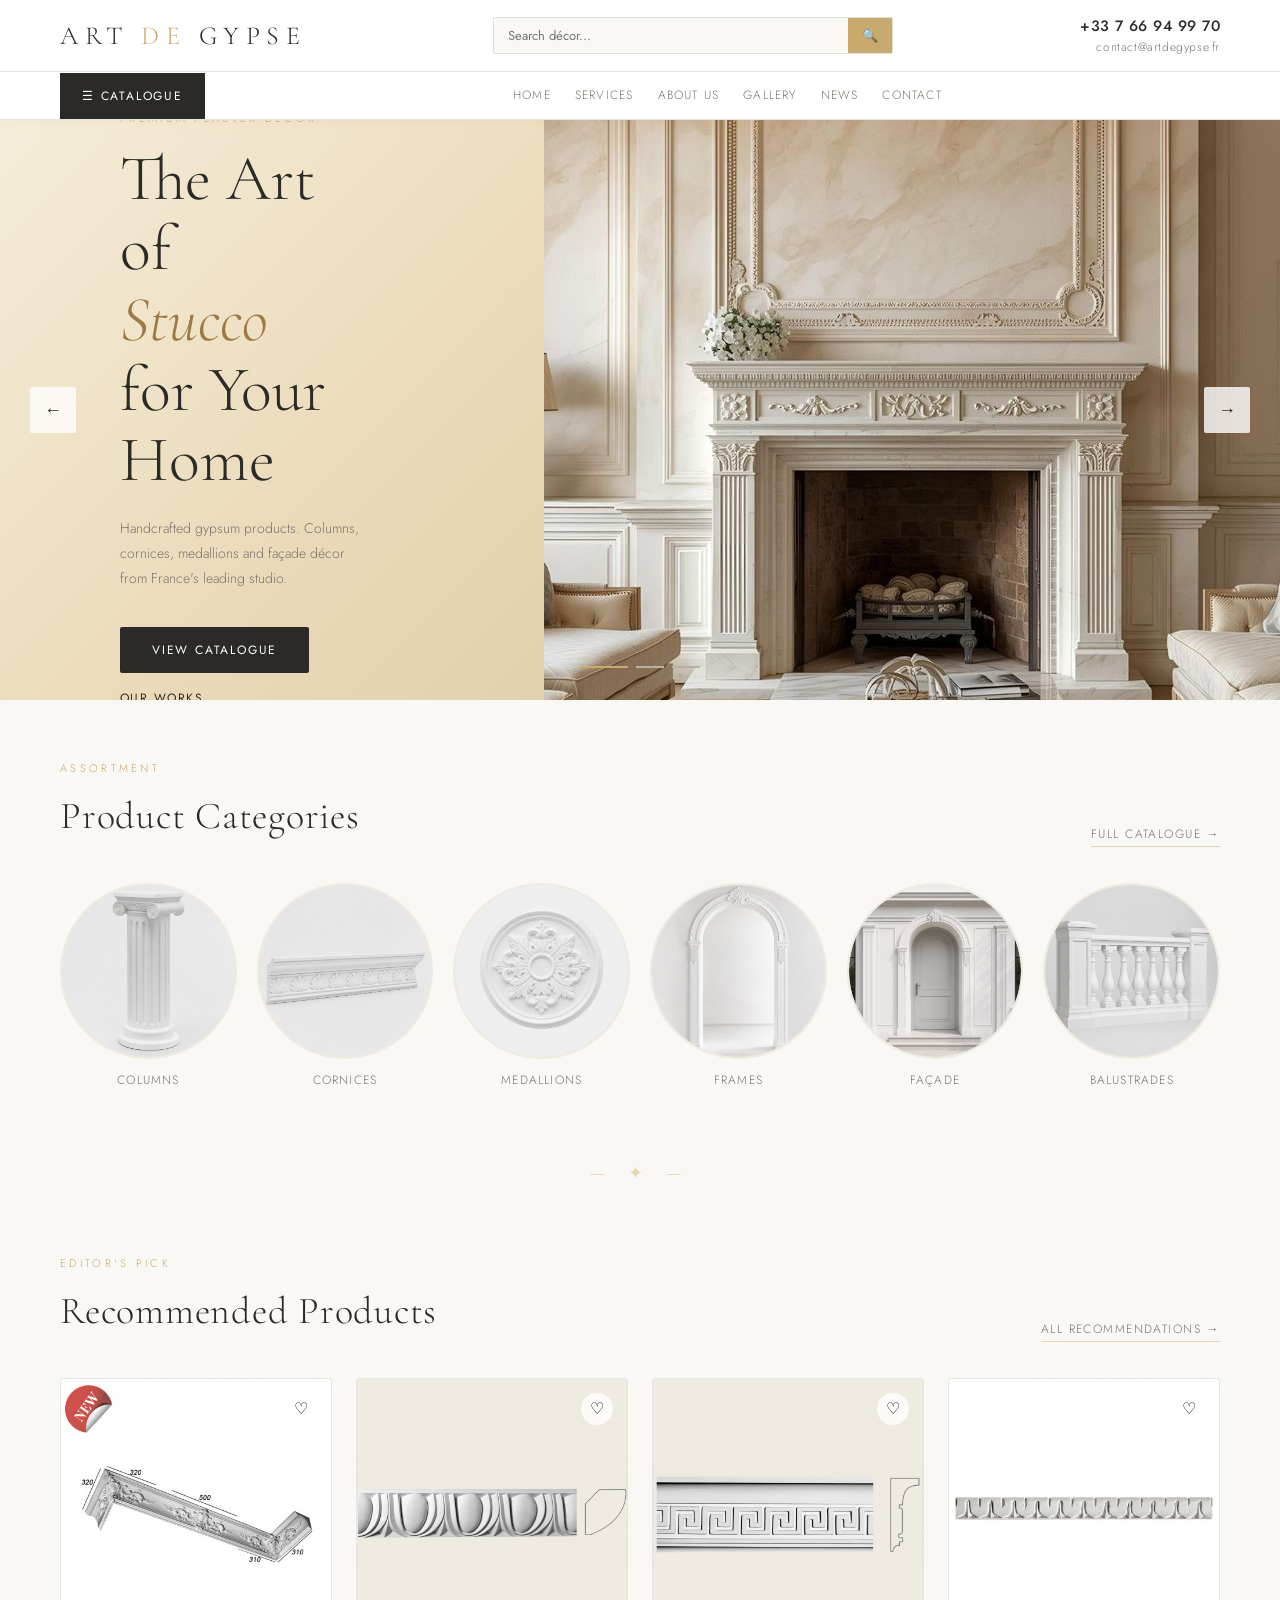
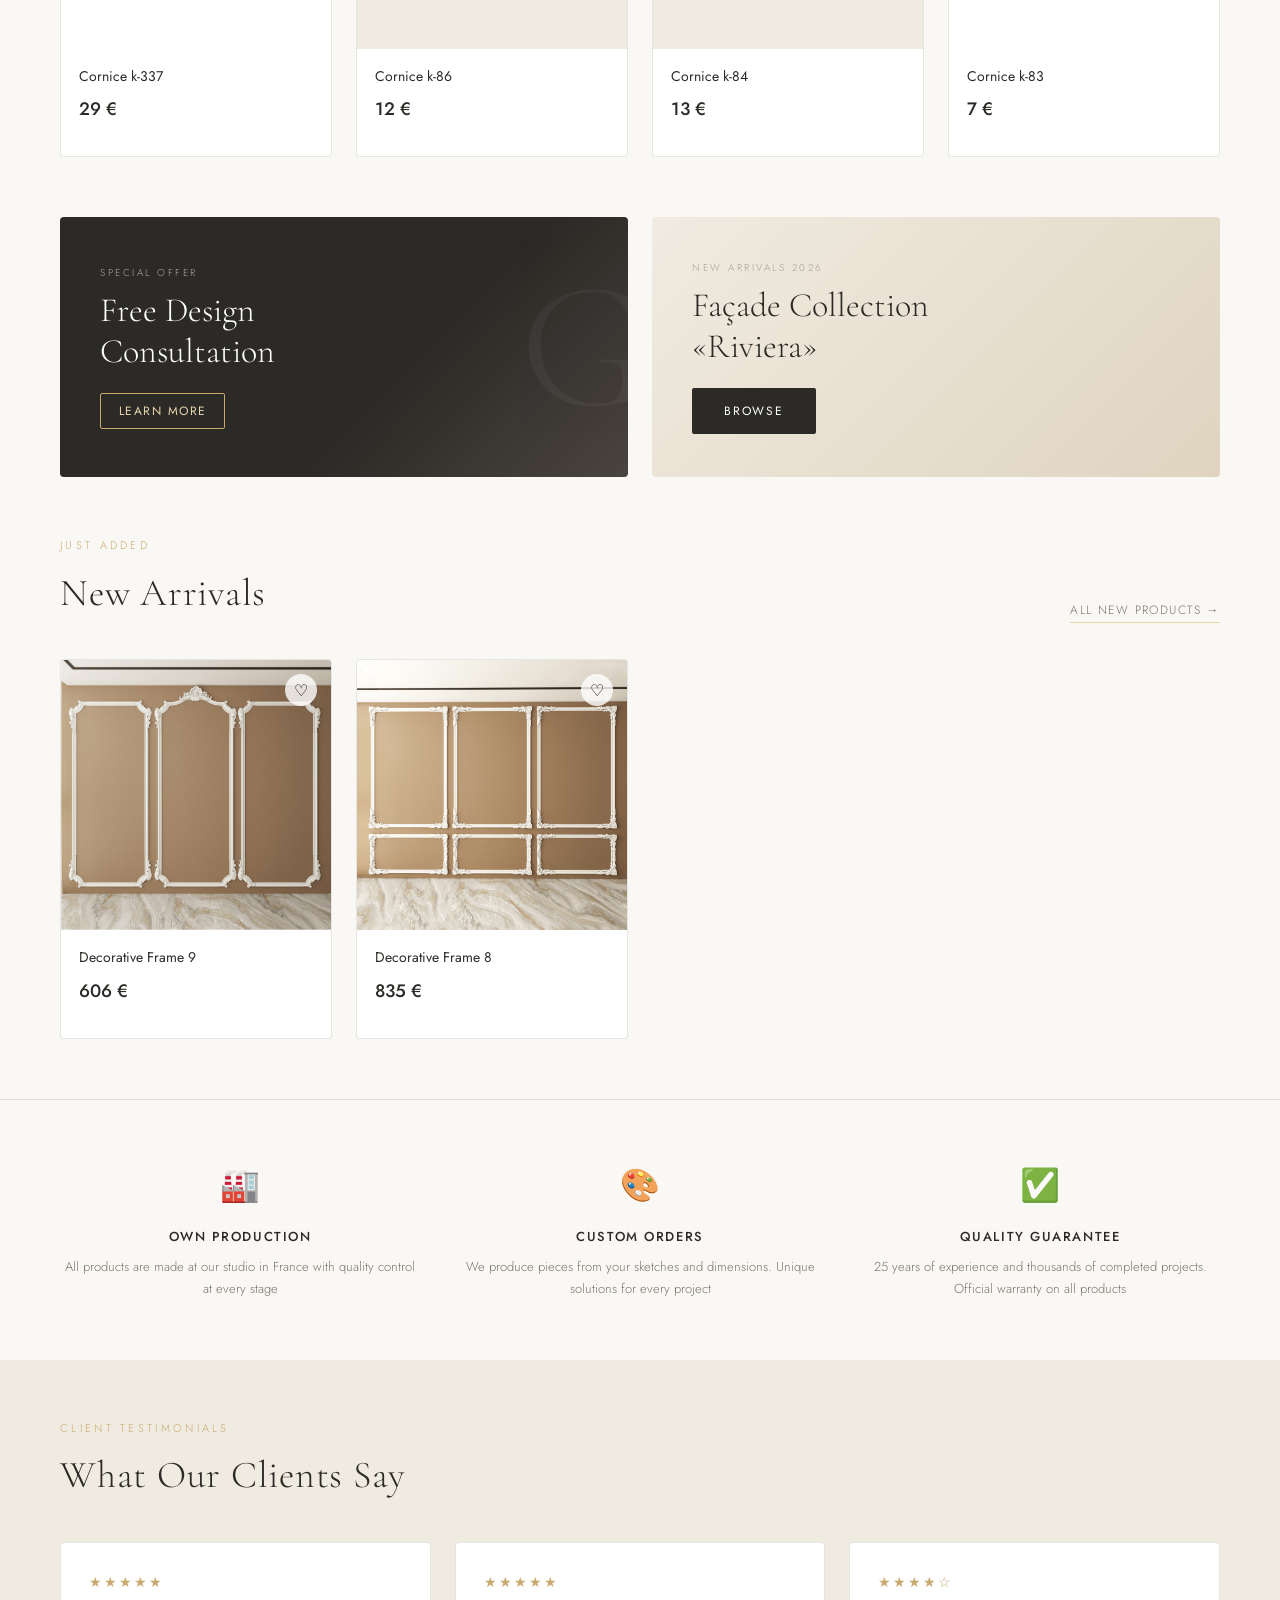
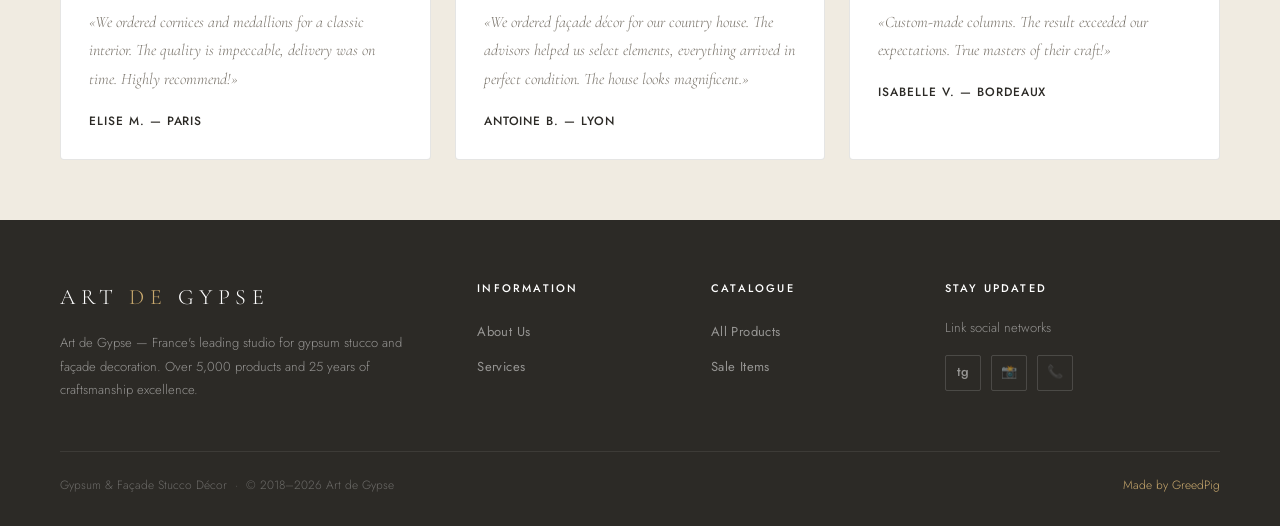
==== commit 5e7d3529: "Admin panel 1.4 Update Admin panel, add to project, to settings saving and load to site with admin p" ====
--- a/index.html
+++ b/index.html
@@ -4,6 +4,7 @@
 <meta charset="UTF-8">
 <meta name="viewport" content="width=device-width, initial-scale=1.0, maximum-scale=1.0">
 <title>Art de Gypse — Premium Plaster Décor</title>
+<script src="https://identity.netlify.com/v1/netlify-identity-widget.js"></script>
 <link rel="shortcut icon" href="logo.png" type="image/x-icon">
 <link rel="preconnect" href="https://fonts.googleapis.com">
 <link href="https://fonts.googleapis.com/css2?family=Cormorant+Garamond:ital,wght@0,300;0,400;0,600;1,300;1,400&family=Jost:wght@300;400;500;600&display=swap" rel="stylesheet">
@@ -1049,7 +1050,10 @@
   </div>
 </footer>
 
-<script>
+<script src="main.js"></script>
+
+<!-- <script>
+
 // ─── DATA ───────────────────────────────────────────────────────
 const CATS = [
   {id:'columns',name:'Columns',icon:'images/category/cat-columns.png'},
@@ -1062,188 +1066,19 @@
 
 // EUR prices (approx /51,4 from UAH)
 const PRODUCTS = [
-  {id:1,name:'Cornice k-337',cat:'cornices',price:29,icon:'images/category/cornices/cornicesK-337.png',desc:'',specs:{Material:'Gypsum',Width:'100mm',Length:'810mm',Height:'100mm','Finish':'Raw (paintable)'}} ,
-  {id:2,name:'Cornice k-322',cat:'cornices',price:105,icon:'images/category/cornices/cornicesK-322.png',desc:'',specs:{Material:'Gypsum',Width:'200mm',Length:'1320mm',Height:'200mm','Finish':'Raw (paintable)'}},
-  {id:3,name:'Cornice k-291',cat:'cornices',price:52,icon:'images/category/cornices/cornicesK-291.png',desc:'',specs:{Material:'Gypsum',Width:'213mm',Length:'720mm',Height:'110mm','Finish':'Raw (paintable)'}},
-  {id:4,name:'Cornice k-287',cat:'cornices',price:83,icon:'images/category/cornices/cornicesK-287.png',desc:'',specs:{Material:'Gypsum',Width:'165mm',Length:'1620mm',Height:'160mm','Finish':'Raw (paintable)'}},
-  {id:5,name:'Cornice k-276',cat:'cornices',price:160,icon:'images/category/cornices/cornicesK-276.png',desc:'',specs:{Material:'Gypsum',Width:'305mm',Length:'800mm',Height:'205mm','Finish':'Raw (paintable)'}},
-  {id:6,name:'Cornice k-256',cat:'cornices',price:22,icon:'images/category/cornices/cornicesK-256.png',desc:'',specs:{Material:'Gypsum',Width:'55mm',Length:'800mm',Height:'150mm','Finish':'Raw (paintable)'}},
-  {id:7,name:'Cornice k-250',cat:'cornices',price:44,icon:'images/category/cornices/cornicesK-250.png',desc:'',specs:{Material:'Gypsum',Width:'',Length:'',Height:'','Finish':'Raw (paintable)'}},
-  {id:8,name:'Cornice k-151',cat:'cornices',price:58,icon:'images/category/cornices/cornicesK-151.png',desc:'',specs:{Material:'Gypsum',Width:'',Length:'',Height:'','Finish':'Raw (paintable)'}},
-  {id:9,name:'Cornice k-143',cat:'cornices',price:98,icon:'images/category/cornices/cornicesK-143.png',desc:'',specs:{Material:'Gypsum',Width:'',Length:'',Height:'','Finish':'Raw (paintable)'}},
-  {id:10,name:'Cornice k-126min',cat:'cornices',price:138,icon:'images/category/cornices/cornicesK-126min.png',desc:'',specs:{Material:'Gypsum',Width:'',Length:'',Height:'','Finish':'Raw (paintable)'}},
-  {id:11,name:'Cornice k-126',cat:'cornices',price:220,icon:'images/category/cornices/cornicesK-126.png',desc:'',specs:{Material:'Gypsum',Width:'',Length:'',Height:'','Finish':'Raw (paintable)'}},
-  {id:12,name:'Cornice k-125',cat:'cornices',price:59,icon:'images/category/cornices/cornicesK-125.png',desc:'',specs:{Material:'Gypsum',Width:'',Length:'',Height:'','Finish':'Raw (paintable)'}},
-  {id:13,name:'Cornice k-1001',cat:'cornices',price:81,icon:'images/category/cornices/cornicesK-1001.png',desc:'',specs:{Material:'Gypsum',Width:'',Length:'',Height:'','Finish':'Raw (paintable)'}},
-  {id:14,name:'Cornice k-1',cat:'cornices',price:15,icon:'images/category/cornices/cornicesK-1.png',desc:'',specs:{Material:'Gypsum',Width:'',Length:'',Height:'','Finish':'Raw (paintable)'}},
-  {id:15,name:'Cornice k-98',cat:'cornices',price:12,icon:'images/category/cornices/cornicesK-98.png',desc:'',specs:{Material:'Gypsum',Width:'',Length:'',Height:'','Finish':'Raw (paintable)'}},
-  {id:16,name:'Cornice k-97',cat:'cornices',price:15,icon:'images/category/cornices/cornicesK-97.png',desc:'',specs:{Material:'Gypsum',Width:'',Length:'',Height:'','Finish':'Raw (paintable)'}},
-  {id:17,name:'Cornice k-96',cat:'cornices',price:8,icon:'images/category/cornices/cornicesK-96.png',desc:'',specs:{Material:'Gypsum',Width:'',Length:'',Height:'','Finish':'Raw (paintable)'}},
-  {id:18,name:'Cornice k-92',cat:'cornices',price:124,icon:'images/category/cornices/cornicesK-92.png',desc:'',specs:{Material:'Gypsum',Width:'',Length:'',Height:'','Finish':'Raw (paintable)'}},
-  {id:19,name:'Cornice k-91',cat:'cornices',price:14,icon:'images/category/cornices/cornicesK-91.png',desc:'',specs:{Material:'Gypsum',Width:'',Length:'',Height:'','Finish':'Raw (paintable)'}},
-  {id:20,name:'Cornice k-90',cat:'cornices',price:38,icon:'images/category/cornices/cornicesK-90.png',desc:'',specs:{Material:'Gypsum',Width:'',Length:'',Height:'','Finish':'Raw (paintable)'}},
-  {id:21,name:'Cornice k-9',cat:'cornices',price:11,icon:'images/category/cornices/cornicesK-9.png',desc:'',specs:{Material:'Gypsum',Width:'',Length:'',Height:'','Finish':'Raw (paintable)'}},
-  {id:22,name:'Cornice k-89',cat:'cornices',price:21,icon:'images/category/cornices/cornicesK-89.png',desc:'',specs:{Material:'Gypsum',Width:'',Length:'',Height:'','Finish':'Raw (paintable)'}},
-  {id:23,name:'Cornice k-88',cat:'cornices',price:26,icon:'images/category/cornices/cornicesK-88.png',desc:'',specs:{Material:'Gypsum',Width:'',Length:'',Height:'','Finish':'Raw (paintable)'}},
-  {id:24,name:'Cornice k-87',cat:'cornices',price:26,icon:'images/category/cornices/cornicesK-87.png',desc:'',specs:{Material:'Gypsum',Width:'',Length:'',Height:'','Finish':'Raw (paintable)'}},
-  {id:25,name:'Cornice k-86',cat:'cornices',price:12,icon:'images/category/cornices/cornicesK-86.png',desc:'',specs:{Material:'Gypsum',Width:'',Length:'',Height:'','Finish':'Raw (paintable)'}},
-  {id:26,name:'Cornice k-84',cat:'cornices',price:13,icon:'images/category/cornices/cornicesK-84.png',desc:'',specs:{Material:'Gypsum',Width:'',Length:'',Height:'','Finish':'Raw (paintable)'}},
-  {id:27,name:'Cornice k-83',cat:'cornices',price:7,icon:'images/category/cornices/cornicesK-83.png',desc:'',specs:{Material:'Gypsum',Width:'',Length:'',Height:'','Finish':'Raw (paintable)'}},
-  {id:28,name:'Cornice k-82',cat:'cornices',price:7,icon:'images/category/cornices/cornicesK-82.png',desc:'',specs:{Material:'Gypsum',Width:'',Length:'',Height:'','Finish':'Raw (paintable)'}},
-  {id:29,name:'Cornice k-81',cat:'cornices',price:9,icon:'images/category/cornices/cornicesK-81.png',desc:'',specs:{Material:'Gypsum',Width:'',Length:'',Height:'','Finish':'Raw (paintable)'}},
-  {id:30,name:'Cornice k-80',cat:'cornices',price:9,icon:'images/category/cornices/cornicesK-80.png',desc:'',specs:{Material:'Gypsum',Width:'',Length:'',Height:'','Finish':'Raw (paintable)'}},
-  {id:31,name:'Cornice k-79',cat:'cornices',price:9,icon:'images/category/cornices/cornicesK-79.png',desc:'',specs:{Material:'Gypsum',Width:'',Length:'',Height:'','Finish':'Raw (paintable)'}},
-  {id:32,name:'Cornice k-78',cat:'cornices',price:9,icon:'images/category/cornices/cornicesK-78.png',desc:'',specs:{Material:'Gypsum',Width:'',Length:'',Height:'','Finish':'Raw (paintable)'}},
-  {id:33,name:'Cornice k-76',cat:'cornices',price:9,icon:'images/category/cornices/cornicesK-76.png',desc:'',specs:{Material:'Gypsum',Width:'',Length:'',Height:'','Finish':'Raw (paintable)'}},
-  {id:34,name:'Cornice k-75',cat:'cornices',price:14,icon:'images/category/cornices/cornicesK-75.png',desc:'',specs:{Material:'Gypsum',Width:'',Length:'',Height:'','Finish':'Raw (paintable)'}},
-  {id:35,name:'Cornice k-74',cat:'cornices',price:11,icon:'images/category/cornices/cornicesK-74.png',desc:'',specs:{Material:'Gypsum',Width:'',Length:'',Height:'','Finish':'Raw (paintable)'}},
-  {id:36,name:'Cornice k-73',cat:'cornices',price:16,icon:'images/category/cornices/cornicesK-73.png',desc:'',specs:{Material:'Gypsum',Width:'',Length:'',Height:'','Finish':'Raw (paintable)'}},
-  {id:37,name:'Cornice k-72',cat:'cornices',price:9,icon:'images/category/cornices/cornicesK-72.png',desc:'',specs:{Material:'Gypsum',Width:'',Length:'',Height:'','Finish':'Raw (paintable)'}},
-  {id:38,name:'Cornice k-99',cat:'cornices',price:15,icon:'images/category/cornices/cornicesK-99.png',desc:'',specs:{Material:'Gypsum',Width:'',Length:'',Height:'','Finish':'Raw (paintable)'}},
-  {id:39,name:'Cornice k-95',cat:'cornices',price:14,icon:'images/category/cornices/cornicesK-95.png',desc:'',specs:{Material:'Gypsum',Width:'',Length:'',Height:'','Finish':'Raw (paintable)'}},
-  {id:40,name:'Cornice k-94',cat:'cornices',price:25,icon:'images/category/cornices/cornicesK-94.png',desc:'',specs:{Material:'Gypsum',Width:'',Length:'',Height:'','Finish':'Raw (paintable)'}},
-  {id:41,name:'Cornice k-93',cat:'cornices',price:22,icon:'images/category/cornices/cornicesK-93.png',desc:'',specs:{Material:'Gypsum',Width:'',Length:'',Height:'','Finish':'Raw (paintable)'}},
-  {id:42,name:'Cornice k-65',cat:'cornices',price:13,icon:'images/category/cornices/cornicesK-65.png',desc:'',specs:{Material:'Gypsum',Width:'',Length:'',Height:'','Finish':'Raw (paintable)'}},
-  {id:43,name:'Cornice k-56',cat:'cornices',price:12,icon:'images/category/cornices/cornicesK-56.png',desc:'',specs:{Material:'Gypsum',Width:'',Length:'',Height:'','Finish':'Raw (paintable)'}},
-  {id:44,name:'Cornice k-55',cat:'cornices',price:73,icon:'images/category/cornices/cornicesK-55.png',desc:'',specs:{Material:'Gypsum',Width:'',Length:'',Height:'','Finish':'Raw (paintable)'}},
-  {id:45,name:'Cornice k-54',cat:'cornices',price:43,icon:'images/category/cornices/cornicesK-54.png',desc:'',specs:{Material:'Gypsum',Width:'',Length:'',Height:'','Finish':'Raw (paintable)'}},
-  {id:46,name:'Cornice k-53a',cat:'cornices',price:27,icon:'images/category/cornices/cornicesK-53a.png',desc:'',specs:{Material:'Gypsum',Width:'',Length:'',Height:'','Finish':'Raw (paintable)'}},
-  {id:47,name:'Cornice k-53',cat:'cornices',price:27,icon:'images/category/cornices/cornicesK-53.png',desc:'',specs:{Material:'Gypsum',Width:'',Length:'',Height:'','Finish':'Raw (paintable)'}},
-  {id:48,name:'Cornice k-52',cat:'cornices',price:13,icon:'images/category/cornices/cornicesK-52.png',desc:'',specs:{Material:'Gypsum',Width:'',Length:'',Height:'','Finish':'Raw (paintable)'}},
-  {id:49,name:'Cornice k-49',cat:'cornices',price:18,icon:'images/category/cornices/cornicesK-49.png',desc:'',specs:{Material:'Gypsum',Width:'',Length:'',Height:'','Finish':'Raw (paintable)'}},
-  {id:50,name:'Cornice k-48',cat:'cornices',price:82,icon:'images/category/cornices/cornicesK-48.png',desc:'',specs:{Material:'Gypsum',Width:'',Length:'',Height:'','Finish':'Raw (paintable)'}},
-  {id:51,name:'Cornice k-44',cat:'cornices',price:32,icon:'images/category/cornices/cornicesK-44.png',desc:'',specs:{Material:'Gypsum',Width:'',Length:'',Height:'','Finish':'Raw (paintable)'}},
-  {id:52,name:'Cornice k-41',cat:'cornices',price:32,icon:'images/category/cornices/cornicesK-41.png',desc:'',specs:{Material:'Gypsum',Width:'',Length:'',Height:'','Finish':'Raw (paintable)'}},
-  {id:53,name:'Cornice k-40',cat:'cornices',price:32,icon:'images/category/cornices/cornicesK-40.png',desc:'',specs:{Material:'Gypsum',Width:'',Length:'',Height:'','Finish':'Raw (paintable)'}},
-  {id:54,name:'Cornice k-35',cat:'cornices',price:13,icon:'images/category/cornices/cornicesK-35.png',desc:'',specs:{Material:'Gypsum',Width:'',Length:'',Height:'','Finish':'Raw (paintable)'}},
-  {id:55,name:'Cornice k-33',cat:'cornices',price:18,icon:'images/category/cornices/cornicesK-33.png',desc:'',specs:{Material:'Gypsum',Width:'',Length:'',Height:'','Finish':'Raw (paintable)'}},
-  {id:56,name:'Cornice k-30',cat:'cornices',price:32,icon:'images/category/cornices/cornicesK-30.png',desc:'',specs:{Material:'Gypsum',Width:'',Length:'',Height:'','Finish':'Raw (paintable)'}},
-  {id:57,name:'Cornice k-28',cat:'cornices',price:13,icon:'images/category/cornices/cornicesK-28.png',desc:'',specs:{Material:'Gypsum',Width:'',Length:'',Height:'','Finish':'Raw (paintable)'}},
-  {id:58,name:'Cornice k-27',cat:'cornices',price:15,icon:'images/category/cornices/cornicesK-27.png',desc:'',specs:{Material:'Gypsum',Width:'',Length:'',Height:'','Finish':'Raw (paintable)'}},
-  {id:59,name:'Cornice k-26',cat:'cornices',price:33,icon:'images/category/cornices/cornicesK-26.png',desc:'',specs:{Material:'Gypsum',Width:'',Length:'',Height:'','Finish':'Raw (paintable)'}},
-  {id:60,name:'Cornice k-231',cat:'cornices',price:20,icon:'images/category/cornices/cornicesK-231.png',desc:'',specs:{Material:'Gypsum',Width:'',Length:'',Height:'','Finish':'Raw (paintable)'}},
-  {id:61,name:'Cornice k-23',cat:'cornices',price:16,icon:'images/category/cornices/cornicesK-23.png',desc:'',specs:{Material:'Gypsum',Width:'',Length:'',Height:'','Finish':'Raw (paintable)'}},
-  {id:62,name:'Decorative Frame 9',cat:'frames',price:606,icon:'images/category/frames/frames9.png',desc:'',specs:{Material:'Gypsum',Length:'3250mm',Height:'2450mm',Weight:'','Finish':'Raw (paintable)'}},
-  {id:63,name:'Decorative Frame 8',cat:'frames',price:835,icon:'images/category/frames/frames8.png',desc:'',specs:{Material:'Gypsum',Length:'3800mm',Height:'2600mm',Weight:'','Finish':'Raw (paintable)'}},
-  {id:64,name:'Decorative Frame 7',cat:'frames',price:785,icon:'images/category/frames/frames7.png',desc:'',specs:{Material:'Gypsum',Length:'3850mm',Height:'2500mm',Weight:'','Finish':'Raw (paintable)'}},
-  {id:65,name:'Decorative Frame 6',cat:'frames',price:732,icon:'images/category/frames/frames6.png',desc:'',specs:{Material:'Gypsum',Length:'3850mm',Height:'2500mm',Weight:'','Finish':'Raw (paintable)'}},
-  {id:66,name:'Decorative Frame 5',cat:'frames',price:870,icon:'images/category/frames/frames5.png',desc:'',specs:{Material:'Gypsum',Length:'3500mm',Height:'2500mm',Weight:'','Finish':'Raw (paintable)'}},
-  {id:67,name:'Decorative Frame 4v',cat:'frames',price:795,icon:'images/category/frames/frames4v.png',desc:'',specs:{Material:'Gypsum',Length:'3850mm',Height:'2500mm',Weight:'','Finish':'Raw (paintable)'}},
-  {id:68,name:'Decorative Frame 4b',cat:'frames',price:957,icon:'images/category/frames/frames4b.png',desc:'',specs:{Material:'Gypsum',Length:'4660mm',Height:'2480mm',Weight:'','Finish':'Raw (paintable)'}},
-  {id:69,name:'Decorative Frame 4a',cat:'frames',price:758,icon:'images/category/frames/frames4a.png',desc:'',specs:{Material:'Gypsum',Length:'2700mm',Height:'2500mm',Weight:'','Finish':'Raw (paintable)'}},
-  {id:70,name:'Decorative Frame 3',cat:'frames',price:1464,icon:'images/category/frames/frames3.png',desc:'',specs:{Material:'Gypsum',Length:'2100mm',Height:'2300mm',Weight:'','Finish':'Raw (paintable)'}},
-  {id:71,name:'Decorative Frame 2',cat:'frames',price:735,icon:'images/category/frames/frames2.png',desc:'',specs:{Material:'Gypsum',Length:'3000mm',Height:'2500mm',Weight:'','Finish':'Raw (paintable)'}},
-  {id:72,name:'Decorative Frame 19',cat:'frames',price:250,icon:'images/category/frames/frames19.png',desc:'',specs:{Material:'Gypsum',Length:'990mm',Height:'2500mm',Weight:'','Finish':'Raw (paintable)'}},
-  {id:73,name:'Decorative Frame 18',cat:'frames',price:207,icon:'images/category/frames/frames18.png',desc:'',specs:{Material:'Gypsum',Length:'740mm',Height:'2400mm',Weight:'','Finish':'Raw (paintable)'}},
-  {id:74,name:'Decorative Frame 17',cat:'frames',price:732,icon:'images/category/frames/frames17.png',desc:'',specs:{Material:'Gypsum',Length:'3400mm',Height:'2200mm',Weight:'','Finish':'Raw (paintable)'}},
-  {id:75,name:'Decorative Frame 16',cat:'frames',price:626,icon:'images/category/frames/frames16.png',desc:'',specs:{Material:'Gypsum',Length:'3340mm',Height:'2100mm',Weight:'','Finish':'Raw (paintable)'}},
-  {id:76,name:'Decorative Frame 15',cat:'frames',price:677,icon:'images/category/frames/frames15.png',desc:'',specs:{Material:'Gypsum',Length:'3300mm',Height:'2000mm',Weight:'','Finish':'Raw (paintable)'}},
-  {id:77,name:'Decorative Frame 14',cat:'frames',price:706,icon:'images/category/frames/frames14.png',desc:'',specs:{Material:'Gypsum',Length:'3800mm',Height:'2140mm',Weight:'','Finish':'Raw (paintable)'}},
-  {id:78,name:'Decorative Frame 13',cat:'frames',price:551,icon:'images/category/frames/frames13.png',desc:'',specs:{Material:'Gypsum',Length:'3300mm',Height:'2500mm',Weight:'','Finish':'Raw (paintable)'}},
-  {id:79,name:'Decorative Frame 12',cat:'frames',price:1700,icon:'images/category/frames/frames12.png',desc:'Decorative frames are an important element of interior design, made from carefully arranged moldings and decorative details placed around the perimeter. They are widely used in both classic and modern interiors, including styles such as Classicism, Baroque, Rococo, Art Nouveau, and contemporary minimalism. Since ancient times, decorative frames have added elegance and structure to interior spaces.<br>Decorative frames became especially popular in 16th-century France, where they were used in luxurious palace interiors such as Palace of Versailles. Structurally, they often consist of repeating moldings combined with floral or geometric corner elements that create a balanced composition. Small intricate details provide a delicate appearance, while larger and simpler forms emphasize the geometry and rhythm of a room.<br>Decorative frames can be installed on walls, ceilings, attic slopes, and around openings to enhance architectural details. Modern interiors often favor minimalist frames with smooth lines, rounded corners, and simplified designs. Adding decorative frames is an easy way to make any interior more elegant, stylish, and visually refined with minimal effort and cost.',specs:{Material:'Gypsum',Length:'3600mm',Height:'2500mm',Weight:'','Finish':'Raw (paintable)'}},
-  {id:80,name:'Decorative Frame 11b',cat:'frames',price:916,icon:'images/category/frames/frames11b.png',desc:'',specs:{Material:'Gypsum',Length:'3900mm',Height:'2500mm',Weight:'','Finish':'Raw (paintable)'}},
-  {id:81,name:'Decorative Frame 11',cat:'frames',price:932,icon:'images/category/frames/frames11.png',desc:'',specs:{Material:'Gypsum',Length:'3900mm',Height:'2500mm',Weight:'','Finish':'Raw (paintable)'}},
-  {id:82,name:'Decorative Frame 1',cat:'frames',price:642,icon:'images/category/frames/frames1.png',desc:'',specs:{Material:'Gypsum',Length:'2250mm',Height:'2500mm',Weight:'','Finish':'Raw (paintable)'}},
-  {id:83,name:'',cat:'',price:0,icon:'images/category/',desc:'',specs:{Material:'',Length:'',Height:'',Weight:'','Finish':'Raw (paintable)'}},
-  {id:84,name:'',cat:'',price:0,icon:'images/category/',desc:'',specs:{Material:'',Length:'',Height:'',Weight:'','Finish':'Raw (paintable)'}},
-  {id:85,name:'',cat:'',price:0,icon:'images/category/',desc:'',specs:{Material:'',Length:'',Height:'',Weight:'','Finish':'Raw (paintable)'}},
-  {id:86,name:'',cat:'',price:0,icon:'images/category/',desc:'',specs:{Material:'',Length:'',Height:'',Weight:'','Finish':'Raw (paintable)'}},
-  {id:87,name:'',cat:'',price:0,icon:'images/category/',desc:'',specs:{Material:'',Length:'',Height:'',Weight:'','Finish':'Raw (paintable)'}},
-  {id:88,name:'',cat:'',price:0,icon:'images/category/',desc:'',specs:{Material:'',Length:'',Height:'',Weight:'','Finish':'Raw (paintable)'}},
-  {id:89,name:'',cat:'',price:0,icon:'images/category/',desc:'',specs:{Material:'',Length:'',Height:'',Weight:'','Finish':'Raw (paintable)'}},
-  {id:80,name:'',cat:'',price:0,icon:'images/category/',desc:'',specs:{Material:'',Length:'',Height:'',Weight:'','Finish':'Raw (paintable)'}},
-  {id:91,name:'',cat:'',price:0,icon:'images/category/',desc:'',specs:{Material:'',Length:'',Height:'',Weight:'','Finish':'Raw (paintable)'}},
-  {id:92,name:'',cat:'',price:0,icon:'images/category/',desc:'',specs:{Material:'',Length:'',Height:'',Weight:'','Finish':'Raw (paintable)'}},
-  {id:93,name:'',cat:'',price:0,icon:'images/category/',desc:'',specs:{Material:'',Length:'',Height:'',Weight:'','Finish':'Raw (paintable)'}},
-  {id:94,name:'',cat:'',price:0,icon:'images/category/',desc:'',specs:{Material:'',Length:'',Height:'',Weight:'','Finish':'Raw (paintable)'}},
-  {id:95,name:'',cat:'',price:0,icon:'images/category/',desc:'',specs:{Material:'',Length:'',Height:'',Weight:'','Finish':'Raw (paintable)'}},
-  {id:96,name:'',cat:'',price:0,icon:'images/category/',desc:'',specs:{Material:'',Length:'',Height:'',Weight:'','Finish':'Raw (paintable)'}},
-  {id:97,name:'',cat:'',price:0,icon:'images/category/',desc:'',specs:{Material:'',Length:'',Height:'',Weight:'','Finish':'Raw (paintable)'}},
-  {id:98,name:'',cat:'',price:0,icon:'images/category/',desc:'',specs:{Material:'',Length:'',Height:'',Weight:'','Finish':'Raw (paintable)'}},
-  {id:99,name:'',cat:'',price:0,icon:'images/category/',desc:'',specs:{Material:'',Length:'',Height:'',Weight:'','Finish':'Raw (paintable)'}},
-  {id:100,name:'',cat:'',price:0,icon:'images/category/',desc:'',specs:{Material:'',Length:'',Height:'',Weight:'','Finish':'Raw (paintable)'}},
-  {id:101,name:'',cat:'',price:0,icon:'images/category/',desc:'',specs:{Material:'',Length:'',Height:'',Weight:'','Finish':'Raw (paintable)'}},
-  {id:102,name:'',cat:'',price:0,icon:'images/category/',desc:'',specs:{Material:'',Length:'',Height:'',Weight:'','Finish':'Raw (paintable)'}},
-  {id:103,name:'',cat:'',price:0,icon:'images/category/',desc:'',specs:{Material:'',Length:'',Height:'',Weight:'','Finish':'Raw (paintable)'}},
-  {id:104,name:'',cat:'',price:0,icon:'images/category/',desc:'',specs:{Material:'',Length:'',Height:'',Weight:'','Finish':'Raw (paintable)'}},
-  {id:105,name:'',cat:'',price:0,icon:'images/category/',desc:'',specs:{Material:'',Length:'',Height:'',Weight:'','Finish':'Raw (paintable)'}},
-  {id:106,name:'',cat:'',price:0,icon:'images/category/',desc:'',specs:{Material:'',Length:'',Height:'',Weight:'','Finish':'Raw (paintable)'}},
-  {id:107,name:'',cat:'',price:0,icon:'images/category/',desc:'',specs:{Material:'',Length:'',Height:'',Weight:'','Finish':'Raw (paintable)'}},
-  {id:108,name:'',cat:'',price:0,icon:'images/category/',desc:'',specs:{Material:'',Length:'',Height:'',Weight:'','Finish':'Raw (paintable)'}},
-  {id:109,name:'',cat:'',price:0,icon:'images/category/',desc:'',specs:{Material:'',Length:'',Height:'',Weight:'','Finish':'Raw (paintable)'}},
-  {id:110,name:'',cat:'',price:0,icon:'images/category/',desc:'',specs:{Material:'',Length:'',Height:'',Weight:'','Finish':'Raw (paintable)'}},
-  {id:111,name:'',cat:'',price:0,icon:'images/category/',desc:'',specs:{Material:'',Length:'',Height:'',Weight:'','Finish':'Raw (paintable)'}},
-  {id:112,name:'',cat:'',price:0,icon:'images/category/',desc:'',specs:{Material:'',Length:'',Height:'',Weight:'','Finish':'Raw (paintable)'}},
-  {id:113,name:'',cat:'',price:0,icon:'images/category/',desc:'',specs:{Material:'',Length:'',Height:'',Weight:'','Finish':'Raw (paintable)'}},
-  {id:114,name:'',cat:'',price:0,icon:'images/category/',desc:'',specs:{Material:'',Length:'',Height:'',Weight:'','Finish':'Raw (paintable)'}},
-  {id:115,name:'',cat:'',price:0,icon:'images/category/',desc:'',specs:{Material:'',Length:'',Height:'',Weight:'','Finish':'Raw (paintable)'}},
-  {id:116,name:'',cat:'',price:0,icon:'images/category/',desc:'',specs:{Material:'',Length:'',Height:'',Weight:'','Finish':'Raw (paintable)'}},
-  {id:117,name:'',cat:'',price:0,icon:'images/category/',desc:'',specs:{Material:'',Length:'',Height:'',Weight:'','Finish':'Raw (paintable)'}},
-  {id:118,name:'',cat:'',price:0,icon:'images/category/',desc:'',specs:{Material:'',Length:'',Height:'',Weight:'','Finish':'Raw (paintable)'}},
-  {id:119,name:'',cat:'',price:0,icon:'images/category/',desc:'',specs:{Material:'',Length:'',Height:'',Weight:'','Finish':'Raw (paintable)'}},
-  {id:120,name:'',cat:'',price:0,icon:'images/category/',desc:'',specs:{Material:'',Length:'',Height:'',Weight:'','Finish':'Raw (paintable)'}},
-  {id:121,name:'',cat:'',price:0,icon:'images/category/',desc:'',specs:{Material:'',Length:'',Height:'',Weight:'','Finish':'Raw (paintable)'}},
-  {id:122,name:'',cat:'',price:0,icon:'images/category/',desc:'',specs:{Material:'',Length:'',Height:'',Weight:'','Finish':'Raw (paintable)'}},
-  {id:123,name:'',cat:'',price:0,icon:'images/category/',desc:'',specs:{Material:'',Length:'',Height:'',Weight:'','Finish':'Raw (paintable)'}},
-  {id:124,name:'',cat:'',price:0,icon:'images/category/',desc:'',specs:{Material:'',Length:'',Height:'',Weight:'','Finish':'Raw (paintable)'}},
-  {id:125,name:'',cat:'',price:0,icon:'images/category/',desc:'',specs:{Material:'',Length:'',Height:'',Weight:'','Finish':'Raw (paintable)'}},
-  {id:126,name:'',cat:'',price:0,icon:'images/category/',desc:'',specs:{Material:'',Length:'',Height:'',Weight:'','Finish':'Raw (paintable)'}},
-  {id:127,name:'',cat:'',price:0,icon:'images/category/',desc:'',specs:{Material:'',Length:'',Height:'',Weight:'','Finish':'Raw (paintable)'}},
-  {id:128,name:'',cat:'',price:0,icon:'images/category/',desc:'',specs:{Material:'',Length:'',Height:'',Weight:'','Finish':'Raw (paintable)'}},
-  {id:129,name:'',cat:'',price:0,icon:'images/category/',desc:'',specs:{Material:'',Length:'',Height:'',Weight:'','Finish':'Raw (paintable)'}},
-  {id:130,name:'',cat:'',price:0,icon:'images/category/',desc:'',specs:{Material:'',Length:'',Height:'',Weight:'','Finish':'Raw (paintable)'}},
-  {id:131,name:'',cat:'',price:0,icon:'images/category/',desc:'',specs:{Material:'',Length:'',Height:'',Weight:'','Finish':'Raw (paintable)'}},
-  {id:132,name:'',cat:'',price:0,icon:'images/category/',desc:'',specs:{Material:'',Length:'',Height:'',Weight:'','Finish':'Raw (paintable)'}},
-  {id:133,name:'',cat:'',price:0,icon:'images/category/',desc:'',specs:{Material:'',Length:'',Height:'',Weight:'','Finish':'Raw (paintable)'}},
-  {id:134,name:'',cat:'',price:0,icon:'images/category/',desc:'',specs:{Material:'',Length:'',Height:'',Weight:'','Finish':'Raw (paintable)'}},
-  {id:135,name:'',cat:'',price:0,icon:'images/category/',desc:'',specs:{Material:'',Length:'',Height:'',Weight:'','Finish':'Raw (paintable)'}},
-  {id:136,name:'',cat:'',price:0,icon:'images/category/',desc:'',specs:{Material:'',Length:'',Height:'',Weight:'','Finish':'Raw (paintable)'}},
-  {id:137,name:'',cat:'',price:0,icon:'images/category/',desc:'',specs:{Material:'',Length:'',Height:'',Weight:'','Finish':'Raw (paintable)'}},
-  {id:138,name:'',cat:'',price:0,icon:'images/category/',desc:'',specs:{Material:'',Length:'',Height:'',Weight:'','Finish':'Raw (paintable)'}},
-  {id:139,name:'',cat:'',price:0,icon:'images/category/',desc:'',specs:{Material:'',Length:'',Height:'',Weight:'','Finish':'Raw (paintable)'}},
-  {id:140,name:'',cat:'',price:0,icon:'images/category/',desc:'',specs:{Material:'',Length:'',Height:'',Weight:'','Finish':'Raw (paintable)'}},
-  {id:141,name:'',cat:'',price:0,icon:'images/category/',desc:'',specs:{Material:'',Length:'',Height:'',Weight:'','Finish':'Raw (paintable)'}},
-  {id:142,name:'',cat:'',price:0,icon:'images/category/',desc:'',specs:{Material:'',Length:'',Height:'',Weight:'','Finish':'Raw (paintable)'}},
-  {id:143,name:'',cat:'',price:0,icon:'images/category/',desc:'',specs:{Material:'',Length:'',Height:'',Weight:'','Finish':'Raw (paintable)'}},
-  {id:144,name:'',cat:'',price:0,icon:'images/category/',desc:'',specs:{Material:'',Length:'',Height:'',Weight:'','Finish':'Raw (paintable)'}},
-  {id:145,name:'',cat:'',price:0,icon:'images/category/',desc:'',specs:{Material:'',Length:'',Height:'',Weight:'','Finish':'Raw (paintable)'}},
-  {id:146,name:'',cat:'',price:0,icon:'images/category/',desc:'',specs:{Material:'',Length:'',Height:'',Weight:'','Finish':'Raw (paintable)'}},
-  {id:147,name:'',cat:'',price:0,icon:'images/category/',desc:'',specs:{Material:'',Length:'',Height:'',Weight:'','Finish':'Raw (paintable)'}},
-  {id:148,name:'',cat:'',price:0,icon:'images/category/',desc:'',specs:{Material:'',Length:'',Height:'',Weight:'','Finish':'Raw (paintable)'}},
-  {id:149,name:'',cat:'',price:0,icon:'images/category/',desc:'',specs:{Material:'',Length:'',Height:'',Weight:'','Finish':'Raw (paintable)'}},
-  {id:150,name:'',cat:'',price:0,icon:'images/category/',desc:'',specs:{Material:'',Length:'',Height:'',Weight:'','Finish':'Raw (paintable)'}},
-  {id:151,name:'',cat:'',price:0,icon:'images/category/',desc:'',specs:{Material:'',Length:'',Height:'',Weight:'','Finish':'Raw (paintable)'}},
-  {id:152,name:'',cat:'',price:0,icon:'images/category/',desc:'',specs:{Material:'',Length:'',Height:'',Weight:'','Finish':'Raw (paintable)'}},
-  {id:153,name:'',cat:'',price:0,icon:'images/category/',desc:'',specs:{Material:'',Length:'',Height:'',Weight:'','Finish':'Raw (paintable)'}},
-  {id:154,name:'',cat:'',price:0,icon:'images/category/',desc:'',specs:{Material:'',Length:'',Height:'',Weight:'','Finish':'Raw (paintable)'}},
-  {id:155,name:'',cat:'',price:0,icon:'images/category/',desc:'',specs:{Material:'',Length:'',Height:'',Weight:'','Finish':'Raw (paintable)'}},
-  {id:156,name:'',cat:'',price:0,icon:'images/category/',desc:'',specs:{Material:'',Length:'',Height:'',Weight:'','Finish':'Raw (paintable)'}},
-  {id:157,name:'',cat:'',price:0,icon:'images/category/',desc:'',specs:{Material:'',Length:'',Height:'',Weight:'','Finish':'Raw (paintable)'}},
-  {id:158,name:'',cat:'',price:0,icon:'images/category/',desc:'',specs:{Material:'',Length:'',Height:'',Weight:'','Finish':'Raw (paintable)'}},
-  {id:159,name:'',cat:'',price:0,icon:'images/category/',desc:'',specs:{Material:'',Length:'',Height:'',Weight:'','Finish':'Raw (paintable)'}},
-  {id:160,name:'',cat:'',price:0,icon:'images/category/',desc:'',specs:{Material:'',Length:'',Height:'',Weight:'','Finish':'Raw (paintable)'}},
-  {id:161,name:'',cat:'',price:0,icon:'images/category/',desc:'',specs:{Material:'',Length:'',Height:'',Weight:'','Finish':'Raw (paintable)'}},
-  {id:162,name:'',cat:'',price:0,icon:'images/category/',desc:'',specs:{Material:'',Length:'',Height:'',Weight:'','Finish':'Raw (paintable)'}},
-  {id:163,name:'',cat:'',price:0,icon:'images/category/',desc:'',specs:{Material:'',Length:'',Height:'',Weight:'','Finish':'Raw (paintable)'}},
-  {id:164,name:'',cat:'',price:0,icon:'images/category/',desc:'',specs:{Material:'',Length:'',Height:'',Weight:'','Finish':'Raw (paintable)'}},
-  {id:165,name:'',cat:'',price:0,icon:'images/category/',desc:'',specs:{Material:'',Length:'',Height:'',Weight:'','Finish':'Raw (paintable)'}},
-  {id:166,name:'',cat:'',price:0,icon:'images/category/',desc:'',specs:{Material:'',Length:'',Height:'',Weight:'','Finish':'Raw (paintable)'}},
-  {id:167,name:'',cat:'',price:0,icon:'images/category/',desc:'',specs:{Material:'',Length:'',Height:'',Weight:'','Finish':'Raw (paintable)'}},
-  {id:168,name:'',cat:'',price:0,icon:'images/category/',desc:'',specs:{Material:'',Length:'',Height:'',Weight:'','Finish':'Raw (paintable)'}},
-  {id:169,name:'',cat:'',price:0,icon:'images/category/',desc:'',specs:{Material:'',Length:'',Height:'',Weight:'','Finish':'Raw (paintable)'}},
-  {id:170,name:'',cat:'',price:0,icon:'images/category/',desc:'',specs:{Material:'',Length:'',Height:'',Weight:'','Finish':'Raw (paintable)'}},
-  {id:171,name:'',cat:'',price:0,icon:'images/category/',desc:'',specs:{Material:'',Length:'',Height:'',Weight:'','Finish':'Raw (paintable)'}},
-  {id:172,name:'',cat:'',price:0,icon:'images/category/',desc:'',specs:{Material:'',Length:'',Height:'',Weight:'','Finish':'Raw (paintable)'}},
-  {id:173,name:'',cat:'',price:0,icon:'images/category/',desc:'',specs:{Material:'',Length:'',Height:'',Weight:'','Finish':'Raw (paintable)'}},
-  {id:174,name:'',cat:'',price:0,icon:'images/category/',desc:'',specs:{Material:'',Length:'',Height:'',Weight:'','Finish':'Raw (paintable)'}},
-  {id:175,name:'',cat:'',price:0,icon:'images/category/',desc:'',specs:{Material:'',Length:'',Height:'',Weight:'','Finish':'Raw (paintable)'}},
-  {id:176,name:'',cat:'',price:0,icon:'images/category/',desc:'',specs:{Material:'',Length:'',Height:'',Weight:'','Finish':'Raw (paintable)'}},
-  {id:177,name:'',cat:'',price:0,icon:'images/category/',desc:'',specs:{Material:'',Length:'',Height:'',Weight:'','Finish':'Raw (paintable)'}},
-  {id:178,name:'',cat:'',price:0,icon:'images/category/',desc:'',specs:{Material:'',Length:'',Height:'',Weight:'','Finish':'Raw (paintable)'}},
-  {id:179,name:'',cat:'',price:0,icon:'images/category/',desc:'',specs:{Material:'',Length:'',Height:'',Weight:'','Finish':'Raw (paintable)'}},
-  {id:180,name:'',cat:'',price:0,icon:'images/category/',desc:'',specs:{Material:'',Length:'',Height:'',Weight:'','Finish':'Raw (paintable)'}},
-  {id:181,name:'',cat:'',price:0,icon:'images/category/',desc:'',specs:{Material:'',Length:'',Height:'',Weight:'','Finish':'Raw (paintable)'}},
-  {id:182,name:'',cat:'',price:0,icon:'images/category/',desc:'',specs:{Material:'',Length:'',Height:'',Weight:'','Finish':'Raw (paintable)'}},
+  {id:1,name:'Cornice k-337',cat:'cornices',price:29,icon:'images/category/cornices/cornicesK-337.png',desc:'Elegant gypsum cornices with ready-made corner elements are a perfect solution for creating a refined and seamless interior design. Their precise shapes and smooth transitions simplify installation while adding sophistication and architectural character to any space. Ideal for both classic and modern interiors, these cornices bring harmony, style, and a premium decorative finish.',specs:{Material:'Gypsum',Width:'100mm',Length:'810mm',Height:'100mm','Finish':'Raw (paintable)'}} ,
+  {id:25,name:'Cornice k-86',cat:'cornices',price:12,icon:'images/category/cornices/cornicesK-86.png',desc:'Gypsum cornices are a timeless decorative element that adds elegance and depth to any interior. With clean lines and detailed craftsmanship, they create a smooth transition between walls and ceilings while enhancing the overall style of the room. Perfect for classic and contemporary spaces, gypsum cornices combine durability, sophistication, and aesthetic appeal.',specs:{Material:'Gypsum',Width:'60mm',Length:'577mm',Height:'85mm','Finish':'Raw (paintable)'}},
+  {id:26,name:'Cornice k-84',cat:'cornices',price:13,icon:'images/category/cornices/cornicesK-84.png',desc:'Gypsum cornices are a timeless decorative element that adds elegance and depth to any interior. With clean lines and detailed craftsmanship, they create a smooth transition between walls and ceilings while enhancing the overall style of the room. Perfect for classic and contemporary spaces, gypsum cornices combine durability, sophistication, and aesthetic appeal.',specs:{Material:'Gypsum',Width:'40mm',Length:'800mm',Height:'100mm','Finish':'Raw (paintable)'}},
+  {id:27,name:'Cornice k-83',cat:'cornices',price:7,icon:'images/category/cornices/cornicesK-83.png',desc:'Gypsum cornices are a timeless decorative element that adds elegance and depth to any interior. With clean lines and detailed craftsmanship, they create a smooth transition between walls and ceilings while enhancing the overall style of the room. Perfect for classic and contemporary spaces, gypsum cornices combine durability, sophistication, and aesthetic appeal.',specs:{Material:'Gypsum',Width:'12mm',Length:'275mm',Height:'17mm','Finish':'Raw (paintable)'}},
+  {id:28,name:'Cornice k-82',cat:'cornices',price:7,icon:'images/category/cornices/cornicesK-82.png',desc:'Gypsum cornices are a timeless decorative element that adds elegance and depth to any interior. With clean lines and detailed craftsmanship, they create a smooth transition between walls and ceilings while enhancing the overall style of the room. Perfect for classic and contemporary spaces, gypsum cornices combine durability, sophistication, and aesthetic appeal.',specs:{Material:'Gypsum',Width:'18mm',Length:'255mm',Height:'14mm','Finish':'Raw (paintable)'}},
+  {id:29,name:'Cornice k-81',cat:'cornices',price:9,icon:'images/category/cornices/cornicesK-81.png',desc:'Gypsum cornices are a timeless decorative element that adds elegance and depth to any interior. With clean lines and detailed craftsmanship, they create a smooth transition between walls and ceilings while enhancing the overall style of the room. Perfect for classic and contemporary spaces, gypsum cornices combine durability, sophistication, and aesthetic appeal.',specs:{Material:'Gypsum',Width:'32mm',Length:'480mm',Height:'28mm','Finish':'Raw (paintable)'}},
+  {id:30,name:'Cornice k-80',cat:'cornices',price:9,icon:'images/category/cornices/cornicesK-80.png',desc:'Gypsum cornices are a timeless decorative element that adds elegance and depth to any interior. With clean lines and detailed craftsmanship, they create a smooth transition between walls and ceilings while enhancing the overall style of the room. Perfect for classic and contemporary spaces, gypsum cornices combine durability, sophistication, and aesthetic appeal.',specs:{Material:'Gypsum',Width:'38mm',Length:'470mm',Height:'25mm','Finish':'Raw (paintable)'}},
+  {id:42,name:'Cornice k-65',cat:'cornices',price:13,icon:'images/category/cornices/cornicesK-65.png',desc:'Gypsum cornices with decorative inserts combine classic elegance with unique design accents, creating a stylish and refined interior look. The additional insert element enhances depth and visual interest, making the cornice a distinctive decorative feature. Suitable for both modern and traditional spaces, these cornices bring sophistication and harmony to any room.',specs:{Material:'Gypsum',Width:'70mm',Length:'800mm',Height:'65mm','Finish':'Raw (paintable)'}},
+  {id:43,name:'Cornice k-56',cat:'cornices',price:12,icon:'images/category/cornices/cornicesK-56.png',desc:'Gypsum cornices with decorative inserts combine classic elegance with unique design accents, creating a stylish and refined interior look. The additional insert element enhances depth and visual interest, making the cornice a distinctive decorative feature. Suitable for both modern and traditional spaces, these cornices bring sophistication and harmony to any room.',specs:{Material:'Gypsum',Width:'25mm',Length:'800mm',Height:'55mm','Finish':'Raw (paintable)'}},
+  {id:44,name:'Cornice k-55',cat:'cornices',price:73,icon:'images/category/cornices/cornicesK-55.png',desc:'Gypsum cornices with decorative inserts combine classic elegance with unique design accents, creating a stylish and refined interior look. The additional insert element enhances depth and visual interest, making the cornice a distinctive decorative feature. Suitable for both modern and traditional spaces, these cornices bring sophistication and harmony to any room.',specs:{Material:'Gypsum',Width:'245mm',Length:'800mm',Height:'365mm','Finish':'Raw (paintable)'}},
+  {id:61,name:'Cornice k-23',cat:'cornices',price:16,icon:'images/category/cornices/cornicesK-23.png',desc:'Gypsum cornices with decorative inserts combine classic elegance with unique design accents, creating a stylish and refined interior look. The additional insert element enhances depth and visual interest, making the cornice a distinctive decorative feature. Suitable for both modern and traditional spaces, these cornices bring sophistication and harmony to any room.',specs:{Material:'Gypsum',Width:'80mm',Length:'800mm',Height:'70mm','Finish':'Raw (paintable)'}},
+  {id:62,name:'Decorative Frame 9',cat:'frames',price:606,icon:'images/category/frames/frames9.png',desc:'Gypsum decorative frames are an elegant interior solution that adds sophistication and character to walls and ceilings. Their refined shapes and detailed design help create stylish accents in both classic and modern spaces. Durable and visually appealing, decorative gypsum frames bring harmony, depth, and a luxurious atmosphere to any interior.',specs:{Material:'Gypsum',Length:'3250mm',Height:'2450mm',Weight:'','Finish':'Raw (paintable)'}},
+  {id:63,name:'Decorative Frame 8',cat:'frames',price:835,icon:'images/category/frames/frames8.png',desc:'Gypsum decorative frames are an elegant interior solution that adds sophistication and character to walls and ceilings. Their refined shapes and detailed design help create stylish accents in both classic and modern spaces. Durable and visually appealing, decorative gypsum frames bring harmony, depth, and a luxurious atmosphere to any interior.',specs:{Material:'Gypsum',Length:'3800mm',Height:'2600mm',Weight:'','Finish':'Raw (paintable)'}},
 ];
 
 const NEWS = [
@@ -1401,22 +1236,23 @@
       <div class="pdp-specs">
         <table>${Object.entries(p.specs).map(([k,v])=>`<tr><td>${k}</td><td>${v}</td></tr>`).join('')}</table>
       </div>
-      <div class="qty-row">
-        <label style="font-size:12px;letter-spacing:.1em;text-transform:uppercase;color:var(--stone)">Qty</label>
-        <div class="qty-ctrl">
-          <button onclick="pdpQty(-1)">−</button>
-          <span id="pdp-qty">1</span>
-          <button onclick="pdpQty(1)">+</button>
-        </div>
-      </div>
-      <div style="display:flex;gap:14px;flex-wrap:wrap">
-        <button class="btn-p" style="flex:1;min-width:160px" onclick="addToCartPDP(${id})">Add to Cart</button>
-        <button class="btn-o" onclick="toggleWish(${id},this)">♡ Wishlist</button>
-      </div>
     </div>`;
   nav('product');
 }
-
+/*
+<div class="qty-row">
+  <label style="font-size:12px;letter-spacing:.1em;text-transform:uppercase;color:var(--stone)">Qty</label>
+  <div class="qty-ctrl">
+    <button onclick="pdpQty(-1)">−</button>
+    <span id="pdp-qty">1</span>
+    <button onclick="pdpQty(1)">+</button>
+  </div>
+</div>
+<div style="display:flex;gap:14px;flex-wrap:wrap">
+  <button class="btn-p" style="flex:1;min-width:160px" onclick="addToCartPDP(${id})">Add to Cart</button>
+  <button class="btn-o" onclick="toggleWish(${id},this)">♡ Wishlist</button>
+</div>
+*/
 function pdpQty(d){
   const el=document.getElementById('pdp-qty');
   if(!el) return;
@@ -1742,10 +1578,20 @@
   setTimeout(()=>{t.style.opacity='0';t.style.transition='opacity .4s';setTimeout(()=>t.remove(),400);},3000);
 }
 
+if (window.netlifyIdentity) {
+  window.netlifyIdentity.on("init", user => {
+    if (!user) {
+      window.netlifyIdentity.on("login", () => {
+        document.location.href = "/admin/";
+      });
+    }
+  });
+}
+
 // ─── INIT ─────────────────────────────────────────────────────────
 renderHome();
 updateCartBadge();
 renderCartPanel();
-</script>
+</script> -->
 </body>
 </html>
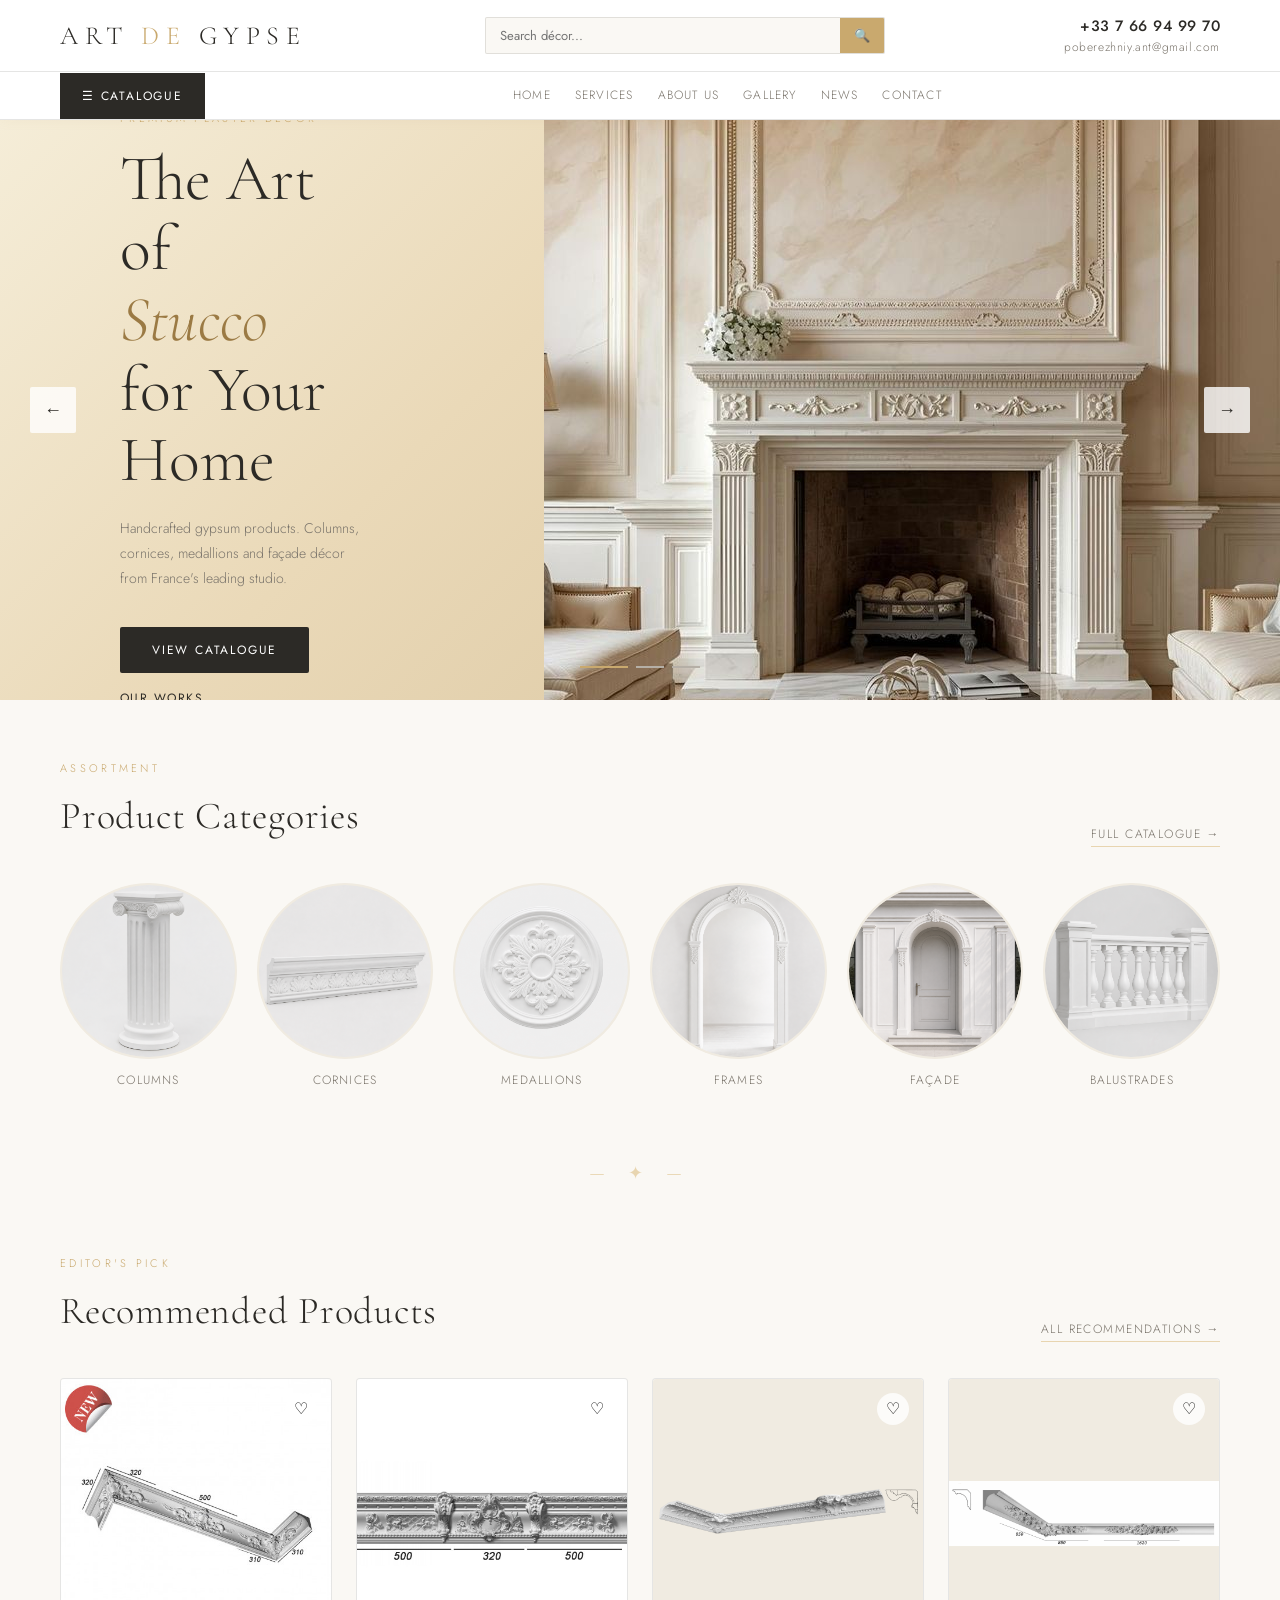
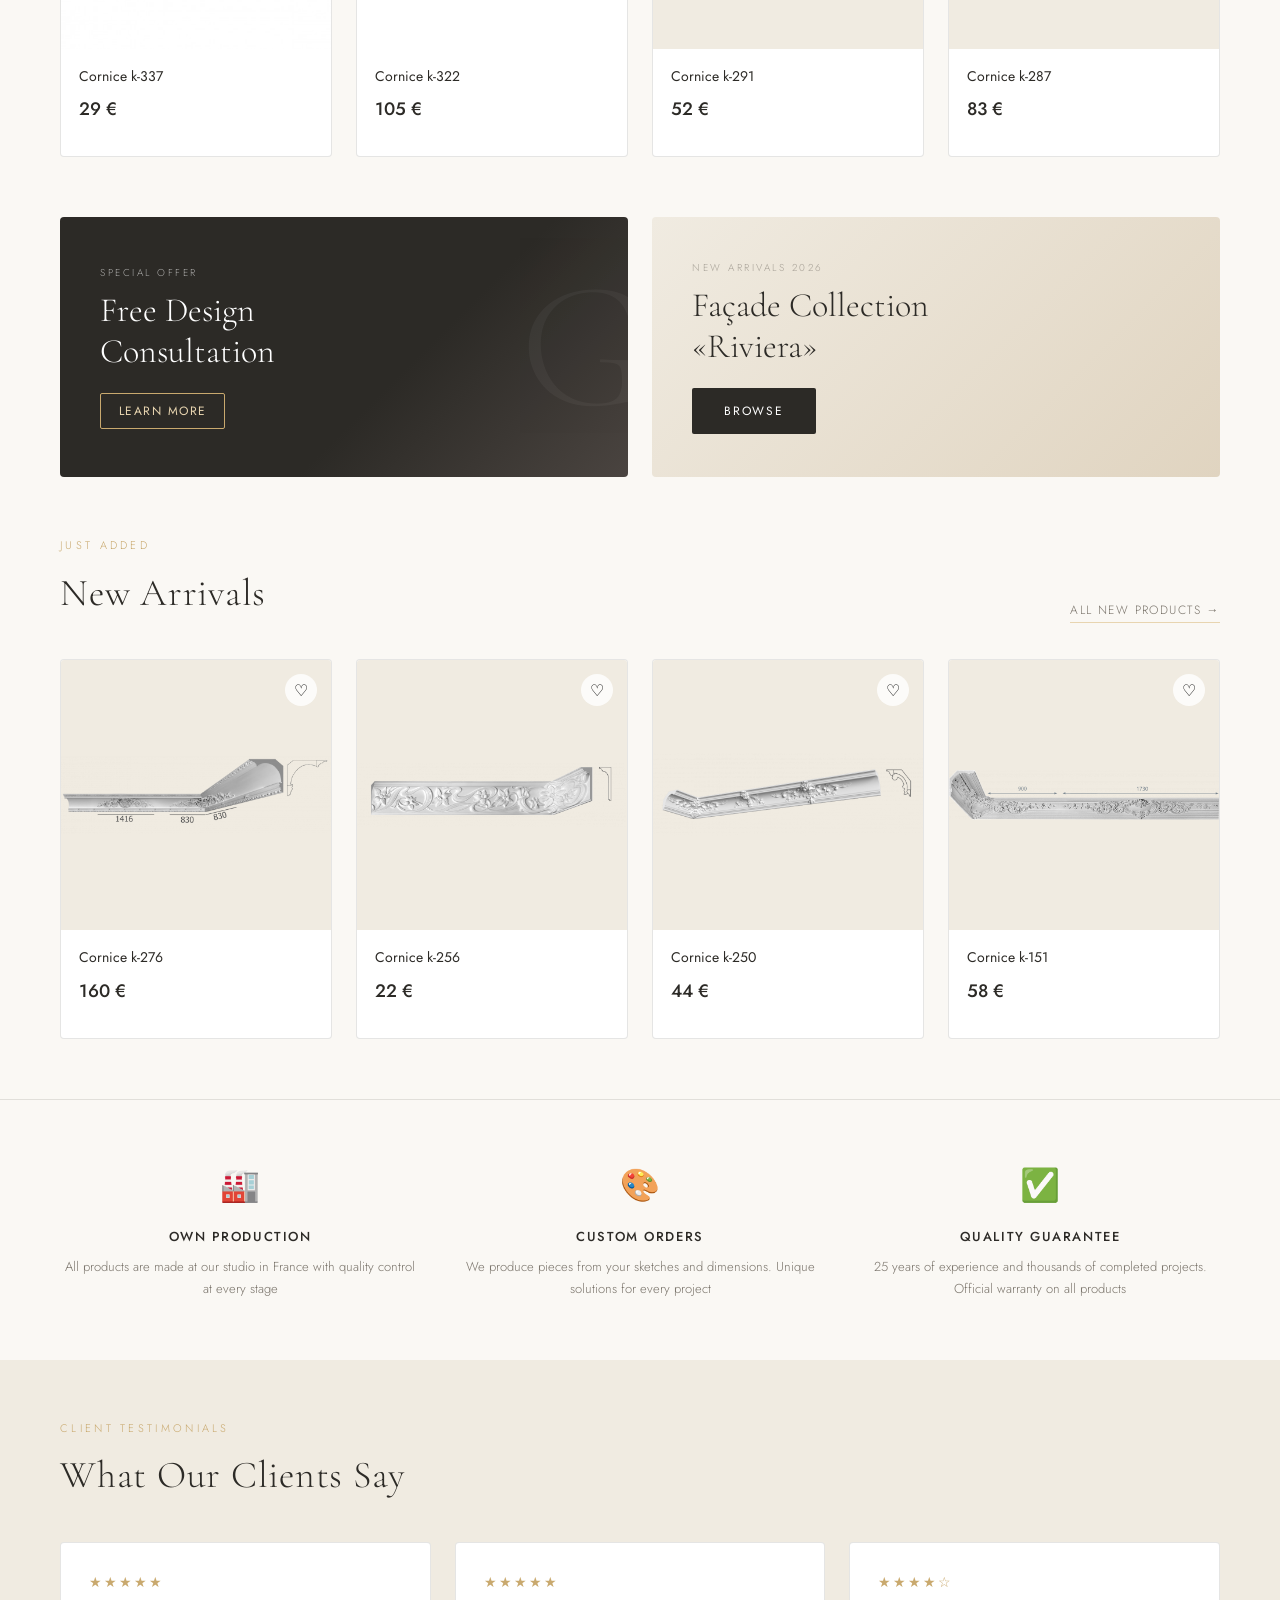
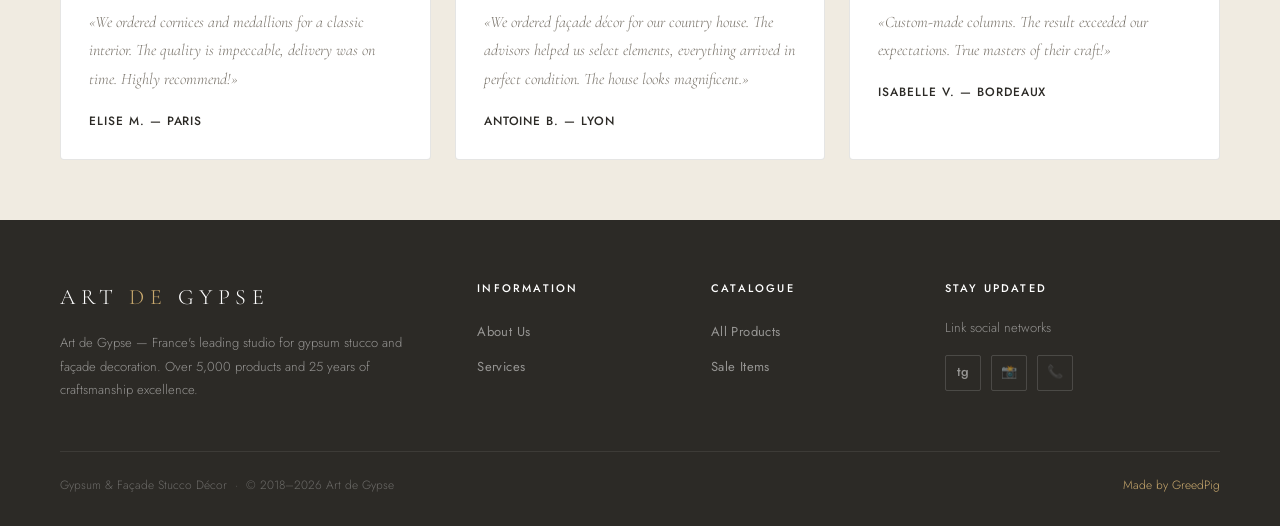
==== commit 180f41c1: "Update info change Email" ====
--- a/index.html
+++ b/index.html
@@ -486,7 +486,7 @@
     </div>
     <div class="hdr-c">
       <span class="ph">+33 7 66 94 99 70</span>
-      <span class="em">contact@artdegypse.fr</span>
+      <span class="em">poberezhniy.ant@gmail.com</span>
     </div>
     <!--<button class="btn-call" onclick="openModal('modal-call')">Call Back 📞</button>-->
     <button class="mob-search-btn" onclick="document.getElementById('mob-search-bar').classList.toggle('open')">🔍</button>
